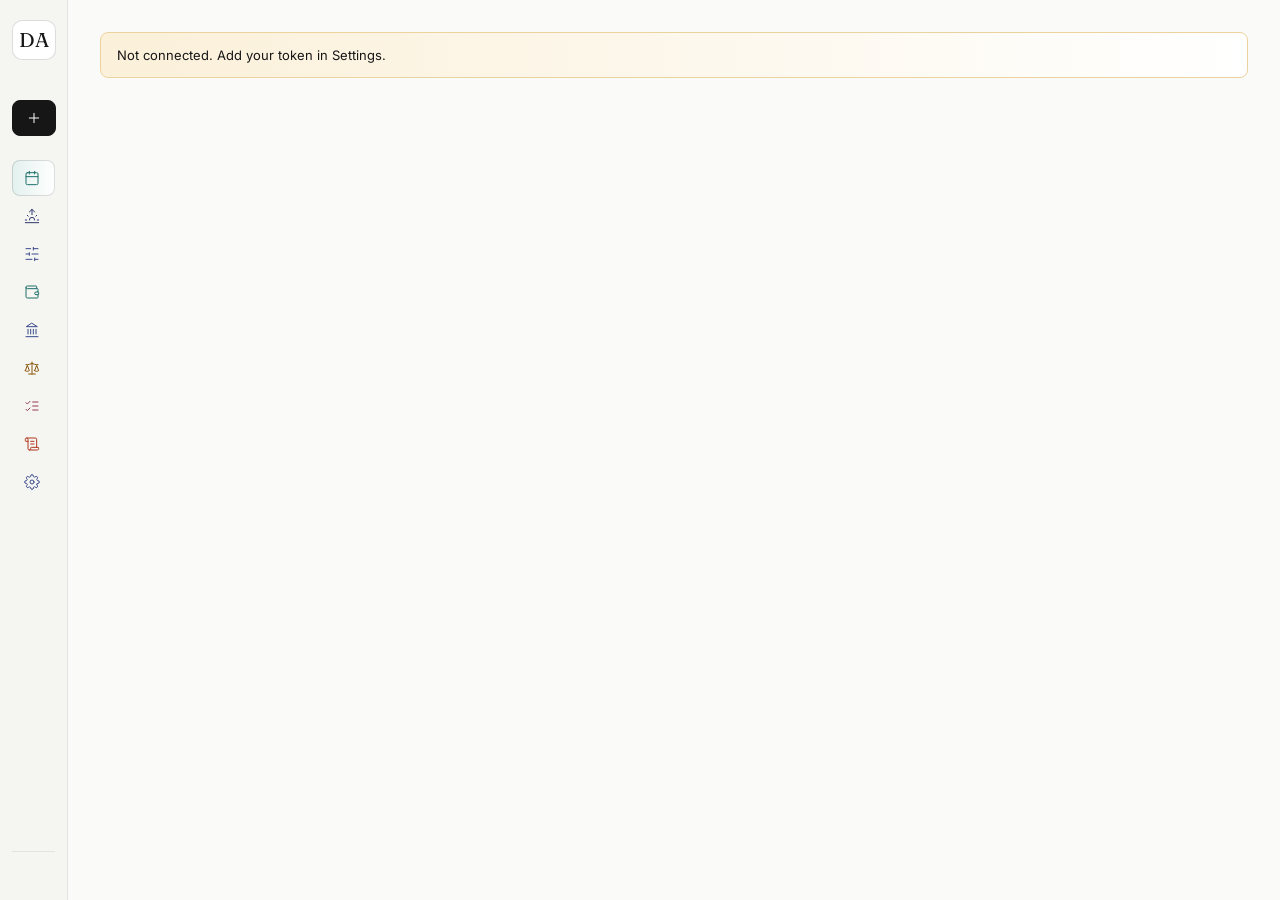
==== index.html @ 19ebcc21 "Prayer clock: smudge the sky behind the text, keep the shrine sharp Co-Authored-By: Claude Opus 5.5 " ====
<!doctype html>
<html lang="en">
<head>
<meta charset="utf-8">
<meta name="viewport" content="width=device-width, initial-scale=1, viewport-fit=cover">
<meta name="robots" content="noindex">
<title>Daily Affairs</title>
<link rel="icon" href="data:image/svg+xml,%3Csvg xmlns='http://www.w3.org/2000/svg' viewBox='0 0 32 32'%3E%3Ccircle cx='16' cy='16' r='13' fill='none' stroke='%23b3361d' stroke-width='3'/%3E%3C/svg%3E">
<link rel="preconnect" href="https://fonts.googleapis.com"><link rel="preconnect" href="https://fonts.gstatic.com" crossorigin>
<link rel="stylesheet" href="https://fonts.googleapis.com/css2?family=Fraunces:opsz,wght@9..144,300;9..144,400;9..144,500&family=Inter:wght@400;500;600&family=Noto+Nastaliq+Urdu:wght@400;600&family=Amiri:wght@400&display=swap">
<link rel="stylesheet" href="new.css?v=202611220304">
</head>
<body>
<div id="app"></div>
<script src="preact.min.js?v=202611220304"></script>
<script src="new.js?v=202611220304"></script>
</body>
</html>
---- new.css ----
/* Daily Affairs, unslopped. One graphite ramp, one teal ink accent, IBM Plex Sans with Plex Mono figures,
   Noto Nastaliq Urdu for Urdu. Spacing on a 4px grid. Unslop by Damir Sokolovsky (@heydamir), CC BY 4.0. */
.da{
  --bg:#fafafa; --card:#ffffff; --raised:#f4f4f5; --side:#f4f4f5;
  --line:rgba(23,23,23,.08); --line2:rgba(23,23,23,.14);
  --t1:#171717; --t2:#525252; --t3:#6b6b6b;
  --accent:#0f766e; --accent-hover:#115e59; --accent-ink:#ffffff; --accent-soft:rgba(15,118,110,.08); --accent-line:rgba(15,118,110,.35);
  --pri:#0f766e; --pri-hover:#115e59; --pri-ink:#ffffff;
  --neg:#dc2626; --warn:#b45309; --neg-soft:rgba(220,38,38,.07); --warn-soft:rgba(180,83,9,.07);
  --c1:#3f3f46; --c2:#8a8a91; --c3:#c4c4c8; --c4:#e4e4e7;
  --shadow:0 1px 2px rgba(0,0,0,.05); --float:0 8px 24px rgba(0,0,0,.08);
  --sans:"IBM Plex Sans",ui-sans-serif,system-ui,sans-serif; --mono:"IBM Plex Mono",ui-monospace,monospace;
  --urdu:"Noto Nastaliq Urdu","Jameel Noori Nastaleeq",serif; --arabic:"Amiri",serif;
  --ease:cubic-bezier(.22,1,.36,1);
  color-scheme:light;
}
.da[data-theme="dark"]{
  --bg:#141415; --card:#19191b; --raised:#232325; --side:#0f0f10;
  --line:rgba(237,237,237,.08); --line2:rgba(237,237,237,.14);
  --t1:#ededed; --t2:#a1a1a6; --t3:#8b8b91;
  --accent:#2dd4bf; --accent-hover:#5eead4; --accent-ink:#0f0f10; --accent-soft:rgba(45,212,191,.10); --accent-line:rgba(45,212,191,.4);
  --pri:#ededed; --pri-hover:#ffffff; --pri-ink:#141415;
  --neg:#e5484d; --warn:#f0a43a; --neg-soft:rgba(229,72,77,.10); --warn-soft:rgba(240,164,58,.10);
  --c1:#d4d4d8; --c2:#8b8b91; --c3:#55555a; --c4:#2e2e32;
  --shadow:none; --float:0 8px 24px rgba(0,0,0,.4);
  color-scheme:dark;
}
@media (prefers-color-scheme:dark){
  .da[data-theme="auto"]{
    --bg:#141415; --card:#19191b; --raised:#232325; --side:#0f0f10;
    --line:rgba(237,237,237,.08); --line2:rgba(237,237,237,.14);
    --t1:#ededed; --t2:#a1a1a6; --t3:#8b8b91;
    --accent:#2dd4bf; --accent-hover:#5eead4; --accent-ink:#0f0f10; --accent-soft:rgba(45,212,191,.10); --accent-line:rgba(45,212,191,.4);
    --pri:#ededed; --pri-hover:#ffffff; --pri-ink:#141415;
    --neg:#e5484d; --warn:#f0a43a; --neg-soft:rgba(229,72,77,.10); --warn-soft:rgba(240,164,58,.10);
    --c1:#d4d4d8; --c2:#8b8b91; --c3:#55555a; --c4:#2e2e32;
    --shadow:none; --float:0 8px 24px rgba(0,0,0,.4);
    color-scheme:dark;
  }
}
.da{position:relative;background:var(--bg);color:var(--t1);font-family:var(--sans);font-size:14px;line-height:20px;min-height:100vh;-webkit-font-smoothing:antialiased}
.da *{box-sizing:border-box}
.da.is-device{width:390px;height:844px;min-height:0;overflow:hidden}
.da.is-device > .scroll{height:100%;overflow-y:auto;overflow-x:hidden}
.da button,.da input,.da select,.da textarea{font:inherit;color:inherit}
.da h1,.da h2,.da h3,.da p{margin:0}
.da [hidden]{display:none!important}

/* shell */
.shell{container-type:inline-size;container-name:app;display:flex;align-items:stretch;min-height:100%}
.side{flex:0 0 248px;background:var(--side);border-inline-end:1px solid var(--line)}
.side-in{position:sticky;top:0;padding:20px 12px;display:flex;flex-direction:column;gap:24px;min-height:100vh}
.brand{display:flex;flex-direction:column;gap:0;padding:0 8px}
.brand b{font-size:16px;line-height:24px;font-weight:600}
.brand .ur{font-size:14px;line-height:28px;color:var(--t3);align-self:flex-start}
.nav{display:flex;flex-direction:column;gap:2px}
.nav-label{font-size:12px;line-height:16px;color:var(--t3);padding:0 8px;margin:0 0 4px}
.navbtn{display:flex;align-items:center;gap:10px;height:36px;padding:0 8px;border:0;border-radius:8px;background:transparent;color:var(--t2);cursor:pointer;text-align:start;width:100%;font-size:14px;transition:background-color .15s var(--ease),color .15s var(--ease)}
.navbtn:hover{background:var(--raised);color:var(--t1)}
.navbtn.on{background:var(--card);color:var(--t1);box-shadow:inset 0 0 0 1px var(--line),var(--shadow);font-weight:500}
.navbtn .ur{margin-inline-start:auto;font-size:13px;line-height:20px;color:var(--t3)}
.ic{width:16px;height:16px;flex:none;fill:none;stroke:currentColor;stroke-width:1.5;stroke-linecap:round;stroke-linejoin:round}
.navbtn .ic{color:var(--t3)} .navbtn.on .ic{color:var(--t1)}
.side-foot{margin-top:auto;display:flex;flex-direction:column;gap:8px;padding:12px 8px 0;border-top:1px solid var(--line)}
.side-foot p{font-size:12px;line-height:16px;color:var(--t3)}
.main{flex:999 1 560px;min-width:0;padding:32px 32px 64px}
.page{max-width:1240px;margin:0 auto;display:flex;flex-direction:column;gap:24px;animation:rise .4s var(--ease) both}
@keyframes rise{from{opacity:0;transform:translateY(8px)}to{opacity:1;transform:none}}
@media (prefers-reduced-motion:reduce){.page{animation:none}}
.mtop{display:none}

/* page head */
.head{display:flex;flex-wrap:wrap;align-items:flex-end;justify-content:space-between;gap:12px 24px}
.head h1{font-size:28px;line-height:36px;font-weight:500;display:flex;align-items:baseline;gap:12px;flex-wrap:wrap}
.head h1 .ur{font-size:20px;line-height:40px;font-weight:400;color:var(--t3)}
.meta{font-size:13px;line-height:20px;color:var(--t2);margin-top:4px}
.meta b{font-weight:500;color:var(--t1)}
.actions{display:flex;flex-wrap:wrap;gap:8px}

/* grid */
.row{display:grid;grid-template-columns:repeat(auto-fit,minmax(min(400px,100%),1fr));gap:16px;align-items:start}
.row.wl{grid-template-columns:minmax(0,1.6fr) minmax(0,1fr)}
.row.wr{grid-template-columns:minmax(0,1fr) minmax(0,1.6fr)}
.stack{display:flex;flex-direction:column;gap:16px;min-width:0}

/* cards */
.card{background:var(--card);border:1px solid var(--line);border-radius:12px;padding:20px;display:flex;flex-direction:column;gap:16px;min-width:0;box-shadow:var(--shadow)}
.card-h{display:flex;flex-wrap:wrap;align-items:baseline;gap:4px 12px}
.card-h h2{font-size:15px;line-height:20px;font-weight:500;display:inline-flex;align-items:baseline;gap:8px}
.card-h h2 .ur{font-size:14px;line-height:24px;font-weight:400;color:var(--t3)}
.card-h .aside{margin-inline-start:auto;font-size:13px;color:var(--t2)}
.sub{font-size:13px;line-height:20px;color:var(--t2)}
.mut{color:var(--t3)}
.cap{font-size:12px;line-height:16px;color:var(--t3)}
.note{font-size:13px;line-height:20px;color:var(--t2)}
.rule{border-top:1px solid var(--line);padding-top:16px}
.ok-t{color:var(--accent)} .warn-t{color:var(--warn)} .neg-t{color:var(--neg)}
.dot{display:inline-block;width:6px;height:6px;border-radius:50%;background:currentColor;margin-inline-end:6px;vertical-align:2px}

/* figures */
.num{font-family:var(--mono);font-variant-numeric:tabular-nums;font-weight:500;letter-spacing:0}
.fig{font-family:var(--mono);font-variant-numeric:tabular-nums;font-weight:500;font-size:28px;line-height:32px}
.fig .cur,.hero-fig .cur{font-size:.5em;color:var(--t3);margin-inline-end:4px;font-weight:400}
.fig.word{font-family:var(--sans);font-size:18px;line-height:28px}
.total{border-bottom:3px double var(--t1);padding-bottom:4px;display:inline-block}
.stat{display:flex;flex-direction:column;gap:4px;min-width:0}
.stat .lbl{font-size:13px;line-height:20px;color:var(--t2)}
.stat .sub{font-size:12px;line-height:16px;color:var(--t3)}
.stats{display:grid;grid-template-columns:repeat(4,minmax(0,1fr));gap:16px}
.stats.five{grid-template-columns:repeat(5,minmax(0,1fr))}
.tile{background:var(--card);border:1px solid var(--line);border-radius:12px;padding:16px;display:flex;flex-direction:column;gap:4px;text-align:start;cursor:pointer;min-width:0;box-shadow:var(--shadow);transition:border-color .15s var(--ease),background-color .15s var(--ease)}
.tile:hover{border-color:var(--line2);background:var(--raised)}
div.tile{cursor:default}div.tile:hover{border-color:var(--line);background:var(--card)}

/* today hero */
.hero{display:grid;grid-template-columns:minmax(0,1.25fr) minmax(0,1fr);gap:16px}
.safe{padding:24px;gap:20px}
.safe .lbl{font-size:13px;color:var(--t2)}
.hero-fig{font-family:var(--mono);font-variant-numeric:tabular-nums;font-size:44px;line-height:48px;font-weight:500;border-bottom:3px double var(--t1);padding-bottom:8px;align-self:flex-start}
.safe-line{display:flex;flex-wrap:wrap;gap:4px 16px;font-size:13px;color:var(--t2)}
.safe-line b{font-family:var(--mono);font-weight:500;color:var(--t1)}
.ledger{display:grid;grid-auto-flow:column;grid-auto-columns:minmax(0,1fr);gap:4px;align-items:end;height:96px;position:relative;border-bottom:1px solid var(--line2)}
.ledger .d{display:flex;flex-direction:column;justify-content:flex-end;height:100%;position:relative}
.ledger .d i{display:block;background:var(--c3);border-radius:2px 2px 0 0;min-height:0}
.ledger .d.today i{background:var(--accent)}
.ledger .d.future i{background:transparent}
.ledger .avg{position:absolute;inset-inline:0;border-top:1px dashed var(--t3);pointer-events:none}
.ledger-x{display:grid;grid-auto-flow:column;grid-auto-columns:minmax(0,1fr);gap:4px;margin-top:4px}
.ledger-x > span{font-family:var(--mono);font-size:11px;line-height:16px;color:var(--t3);text-align:center}
.ledger-x > span.today{color:var(--accent);font-weight:500}
.tiles2{display:grid;grid-template-columns:repeat(2,minmax(0,1fr));gap:16px}

/* buttons */
.btn{display:inline-flex;align-items:center;justify-content:center;gap:8px;height:36px;padding:0 16px;border-radius:8px;border:1px solid var(--line2);background:var(--card);color:var(--t1);font-size:14px;font-weight:500;cursor:pointer;white-space:nowrap;transition:background-color .15s var(--ease),border-color .15s var(--ease),transform .12s var(--ease)}
.btn:hover{background:var(--raised)}
.btn:active{transform:scale(.98)}
.btn.pri{background:var(--pri);border-color:var(--pri);color:var(--pri-ink)}
.btn.pri:hover{background:var(--pri-hover);border-color:var(--pri-hover)}
.btn.sm{height:32px;padding:0 12px;font-size:13px}
.btn.lg{height:44px;font-size:15px}
.btn.quiet{border-color:transparent;background:transparent;color:var(--t2)}
.btn.quiet:hover{background:var(--raised);color:var(--t1)}
.btn.danger{color:var(--neg)}
.btn:disabled{opacity:.45;cursor:not-allowed}
.btn.wide{width:100%}
.da :focus-visible{outline:2px solid var(--accent);outline-offset:2px}
.iconbtn{width:32px;height:32px;padding:0;border-radius:8px;border:1px solid transparent;background:transparent;color:var(--t2);display:inline-flex;align-items:center;justify-content:center;cursor:pointer}
.iconbtn:hover{background:var(--raised);color:var(--t1)}

/* segmented and choice chips */
.seg{display:inline-flex;padding:2px;gap:2px;background:var(--raised);border-radius:10px;border:1px solid var(--line)}
.seg button{height:28px;padding:0 12px;border:0;border-radius:8px;background:transparent;color:var(--t2);cursor:pointer;font-size:13px}
.seg button[aria-pressed="true"]{background:var(--card);color:var(--t1);box-shadow:inset 0 0 0 1px var(--line),var(--shadow);font-weight:500}
.choices{display:flex;flex-wrap:wrap;gap:8px}
.choice{height:32px;padding:0 12px;border-radius:8px;border:1px solid var(--line2);background:var(--card);color:var(--t2);cursor:pointer;font-size:13px;display:inline-flex;align-items:center;gap:6px}
.choice:hover{color:var(--t1);background:var(--raised)}
.choice[aria-pressed="true"]{border-color:var(--accent);color:var(--t1);background:var(--accent-soft);box-shadow:inset 0 0 0 1px var(--accent)}
.choice .mut{font-family:var(--mono);font-size:12px}

/* forms */
.field{display:flex;flex-direction:column;gap:4px;font-size:13px;line-height:16px;color:var(--t2);min-width:0}
.field.full{grid-column:1/-1}
.da input:not([type=range]):not([type=checkbox]),.da select,.da textarea{height:36px;width:100%;min-width:0;padding:0 12px;border-radius:8px;border:1px solid var(--line2);background:var(--card);color:var(--t1);font-size:14px}
.da textarea{height:auto;min-height:72px;padding:8px 12px;line-height:20px;resize:vertical}
.da input.ur,.da textarea.ur{font-family:var(--urdu);font-size:15px;line-height:28px;height:44px}
.da textarea.ur{height:auto;min-height:88px;line-height:32px}
.form{display:grid;grid-template-columns:repeat(auto-fit,minmax(min(200px,100%),1fr));gap:12px 16px}
.form .full{grid-column:1/-1}
.check-row{display:flex;align-items:center;gap:8px;font-size:13px;color:var(--t2)}
.range{width:100%;accent-color:var(--accent);height:20px;margin:0}
.slider{display:flex;flex-direction:column;gap:8px}
.slider label{display:flex;justify-content:space-between;gap:12px;font-size:13px;color:var(--t2)}
.slider label b{font-family:var(--mono);font-weight:500;color:var(--t1)}
details.more{border-top:1px solid var(--line);padding-top:12px}
details.more > summary{cursor:pointer;font-size:14px;font-weight:500;list-style:none;display:flex;align-items:center;gap:8px}
details.more > summary::-webkit-details-marker{display:none}
details.more > summary .ic{transition:transform .15s var(--ease);color:var(--t3)}
details.more[open] > summary .ic{transform:rotate(90deg)}
details.more > .form,details.more > .list{margin-top:12px}
.inline{display:flex;flex-wrap:wrap;gap:8px;align-items:center}
.inline input{flex:1 1 96px;width:auto}
.inline select{flex:0 1 96px;width:auto}

/* lists */
.list{display:flex;flex-direction:column}
.li{display:grid;grid-template-columns:minmax(0,1fr) auto;gap:4px 16px;padding:12px 0;border-top:1px solid var(--line);align-items:start}
.li:first-child{border-top:0;padding-top:0}
.li .t{font-weight:500;display:flex;flex-wrap:wrap;align-items:baseline;gap:4px 8px}
.li .t .ur{font-weight:400;font-size:14px;line-height:24px;color:var(--t3)}
.li .r{text-align:end;display:flex;flex-direction:column;align-items:flex-end;gap:4px}
.li .full{grid-column:1/-1}
.kind{font-size:12px;line-height:16px;color:var(--t3)}
.kind.warn{color:var(--warn)} .kind.ok{color:var(--accent)}
.empty{padding:16px;border:1px dashed var(--line2);border-radius:8px;color:var(--t3);font-size:13px}
.banner{padding:12px 16px;border-radius:8px;font-size:13px;line-height:20px;border:1px solid var(--line2);background:var(--raised)}
.banner.warn{border-color:color-mix(in srgb,var(--warn) 35%,transparent);background:var(--warn-soft)}
.banner.ok{border-color:var(--accent-line);background:var(--accent-soft)}
.linkbtn{border:0;background:none;padding:0;color:var(--accent);cursor:pointer;text-decoration:underline;text-underline-offset:2px;font-size:inherit}

/* meal plan */
.days{display:grid;grid-auto-flow:column;grid-auto-columns:minmax(52px,1fr);gap:4px;overflow-x:auto;padding-bottom:4px}
.day{height:64px;border:1px solid transparent;border-radius:8px;background:transparent;cursor:pointer;display:flex;flex-direction:column;align-items:center;justify-content:center;gap:2px;color:var(--t2)}
.day:hover{background:var(--raised)}
.day .wd{font-size:11px;line-height:16px}
.day b{font-family:var(--mono);font-size:16px;line-height:20px;font-weight:500;color:var(--t1)}
.day .pips{display:flex;gap:4px;height:6px}
.day .pips i{width:6px;height:6px;border-radius:50%;border:1px solid var(--t3)}
.day .pips i.done{background:var(--accent);border-color:var(--accent)}
.day .pips i.over{background:var(--warn);border-color:var(--warn)}
.day .pips i.missed{border-style:dashed}
.day .pips i.none{opacity:.25}
.day.today .wd{color:var(--accent);font-weight:500}
.day.sel{background:var(--card);border-color:var(--line2);box-shadow:var(--shadow)}
.slots{display:grid;grid-template-columns:repeat(auto-fit,minmax(min(300px,100%),1fr));gap:16px}
.slot{border:1px solid var(--line);border-radius:8px;padding:16px;display:flex;flex-direction:column;gap:12px}
.slot .what{display:flex;flex-direction:column;gap:2px}
.slot .what b{font-weight:500}
.slot .k{font-size:12px;line-height:16px;color:var(--t3)}
.slot .acts{display:flex;flex-wrap:wrap;gap:8px;align-items:center;margin-top:auto}
.struck{text-decoration:line-through;color:var(--t3)}
.plan-sum{display:grid;grid-template-columns:repeat(3,minmax(0,1fr));gap:16px}
.rate-chip{border:0;background:none;padding:4px 8px;margin-inline-start:-8px;border-radius:8px;cursor:pointer;display:inline-flex;flex-wrap:wrap;gap:4px 8px;align-items:baseline;text-align:start;font-size:13px;color:var(--t2)}
.rate-chip:hover{background:var(--raised)}
.rate-chip b{font-weight:500;color:var(--t1)}
.rate-chip b.love{color:var(--accent)} .rate-chip b.no{color:var(--neg)}

/* qaza */
.prayers{display:grid;grid-template-columns:repeat(5,minmax(0,1fr));gap:12px}
.ptile{border:1px solid var(--line);border-radius:12px;background:var(--card);display:flex;flex-direction:column;min-width:0}
.ptile .tap{border:0;background:transparent;text-align:start;padding:16px 16px 8px;display:flex;flex-direction:column;gap:8px;cursor:pointer;border-radius:12px 12px 0 0;color:inherit}
.ptile .tap:hover{background:var(--raised)}
.ptile .tap:disabled{cursor:default;opacity:.55}
.ptile .tap:disabled:hover{background:transparent}
.ptile .top{display:flex;align-items:center;justify-content:space-between}
.ptile .top .ic{color:var(--t3)}
.ptile .n{font-family:var(--mono);font-size:28px;line-height:32px;font-weight:500}
.ptile .nm{display:flex;align-items:baseline;gap:8px;flex-wrap:wrap}
.ptile .nm b{font-weight:500}
.ptile .nm .ur{font-size:14px;line-height:24px;color:var(--t3)}
.ptile .st{padding:0 16px 12px;display:flex;align-items:center;gap:8px;min-height:40px;font-size:12px;line-height:16px;color:var(--t3)}
.ptile.done{border-color:var(--accent-line);box-shadow:inset 0 0 0 1px var(--accent-line)}
.ptile.done .st{color:var(--accent)}
.qasr{display:grid;grid-template-columns:repeat(3,minmax(0,1fr));gap:12px}
.qasr .ptile .n{font-size:20px;line-height:24px}
.qlist{display:grid;grid-template-columns:repeat(auto-fill,minmax(min(260px,100%),1fr));gap:0 24px}
.qrow{display:grid;grid-template-columns:minmax(0,1fr) auto;gap:8px 12px;align-items:center;padding:12px 0;border-top:1px solid var(--line)}
.qrow .nm{display:flex;flex-direction:column}
.qrow .nm b{font-weight:500}
.qrow .nm .ur{font-size:14px;line-height:24px;color:var(--t3)}
.qrow .n{font-family:var(--mono);font-size:24px;line-height:28px;font-weight:500;text-align:end}
.qrow .n.zero{color:var(--t3)}
.qrow .acts{grid-column:1/-1;display:flex;gap:8px}
.qrow .acts .btn{flex:1}
.log{margin:0;padding:0;list-style:none;display:flex;flex-direction:column;gap:4px;font-size:13px;color:var(--t2)}
.log .num{font-size:12px;color:var(--t3);margin-inline-end:8px}

/* usuals, afford, timeline */
.usuals{display:grid;grid-template-columns:repeat(auto-fill,minmax(min(168px,100%),1fr));gap:8px}
.usual{border:1px solid var(--line);background:var(--card);border-radius:8px;padding:12px;display:flex;flex-direction:column;gap:2px;text-align:start;cursor:pointer;min-height:92px;color:inherit;transition:background-color .15s var(--ease),border-color .15s var(--ease)}
.usual:hover{background:var(--raised);border-color:var(--line2)}
.usual .k{font-size:12px;line-height:16px;color:var(--t3)}
.usual b{font-weight:500;line-height:20px}
.usual .s{font-size:12px;line-height:16px;color:var(--t2);margin-top:auto}
.usual .s .num{font-weight:500;color:var(--t1)}
.undo-bar{display:flex;align-items:center;gap:12px;padding:8px 8px 8px 16px;border-radius:8px;background:var(--accent-soft);border:1px solid var(--accent-line);font-size:13px}
.undo-bar > span{flex:1}
.afford{display:grid;grid-template-columns:minmax(0,200px) minmax(0,1fr);gap:8px 16px;align-items:center}
.afford .field{grid-row:span 2}
.verdict{font-weight:500}
.timeline{margin:0;padding:0;list-style:none;display:flex;flex-direction:column}
.timeline li{display:grid;grid-template-columns:88px minmax(0,1fr);gap:12px;padding:12px 0;border-top:1px solid var(--line)}
.timeline li:first-child{border-top:0;padding-top:0}
.timeline .when{font-family:var(--mono);font-size:12px;line-height:20px;color:var(--t3)}
.timeline b{font-weight:500}
.timeline .s{font-size:13px;color:var(--t2)}

/* planners */
.kline{display:grid;grid-template-columns:auto 1fr auto 2fr auto;align-items:center;gap:8px}
.kline .node{display:flex;flex-direction:column;align-items:center;gap:4px;font-size:12px;line-height:16px;color:var(--t3);text-align:center}
.kline .node i{width:10px;height:10px;border-radius:50%;border:1px solid var(--t3)}
.kline .node.now i{background:var(--accent);border-color:var(--accent)}
.kline .node.now{color:var(--t1)}
.kline .seg1{height:1px;background:var(--t3);margin-bottom:32px}
.kline .seg2{height:0;border-top:1px dashed var(--t3);margin-bottom:32px}
.trio{display:grid;grid-template-columns:repeat(3,minmax(0,1fr));gap:16px}
.trio .stat .fig{font-size:20px;line-height:28px}
.trio .key .fig{color:var(--accent)}
.bars{display:flex;flex-direction:column;gap:8px}
.bar{display:grid;grid-template-columns:72px minmax(0,1fr) 88px;gap:12px;align-items:center;font-size:13px}
.bar .track{height:6px;border-radius:3px;background:var(--c4);overflow:hidden}
.bar .track i{display:block;height:100%;background:var(--c2);border-radius:3px}
.bar.lead .track i{background:var(--accent)}
.bar > span:last-child{text-align:end;font-family:var(--mono);font-size:12px;color:var(--t2)}
.progress{height:6px;border-radius:3px;background:var(--c4);overflow:hidden}
.progress i{display:block;height:100%;background:var(--accent);border-radius:3px}
.checks{display:flex;flex-direction:column}
.chk{display:grid;grid-template-columns:20px minmax(0,1fr) auto;gap:12px;align-items:center;padding:8px 0;border-top:1px solid var(--line);min-height:48px}
.chk:first-child{border-top:0}
.chk .box{width:20px;height:20px;border-radius:6px;border:1px solid var(--line2);display:flex;align-items:center;justify-content:center;color:var(--accent)}
.chk.ok .box{border-color:var(--accent-line);background:var(--accent-soft)}
.chk.miss .box{border-color:var(--warn)}
.chk .ctx{display:flex;flex-direction:column;min-width:0}
.chk .ctx > b{font-weight:500}
.chk .ctx > span{font-size:12px;line-height:16px;color:var(--t3)}

/* money */
.pace{display:flex;flex-direction:column;gap:8px}
.ptrack{position:relative;height:8px;border-radius:4px;background:var(--c4)}
.ptrack i{position:absolute;inset-block:0;inset-inline-start:0;border-radius:4px;background:var(--accent)}
.ptrack i.ahead{background:var(--warn)}
.ptrack b{position:absolute;top:-4px;bottom:-4px;width:2px;margin-inline-start:-1px;background:var(--t1);border-radius:1px}
.meals3{display:grid;grid-template-columns:repeat(3,minmax(0,1fr));gap:16px}
.chart{position:relative;height:240px;margin-inline-start:48px;margin-top:8px}
.chart .grid{position:absolute;inset-inline:0;border-top:1px solid var(--line)}
.chart .grid > span{position:absolute;inset-inline-end:calc(100% + 8px);top:-8px;font-family:var(--mono);font-size:11px;line-height:16px;color:var(--t3)}
.chart .capline{position:absolute;inset-inline:0;border-top:1.5px dashed var(--t1);z-index:2;pointer-events:none}
.chart .cols{position:absolute;inset:0;display:grid;grid-auto-flow:column;grid-auto-columns:minmax(0,1fr);gap:6px}
.chart .col{position:relative;display:flex;flex-direction:column;justify-content:flex-end;height:100%}
.chart .col i{display:block;width:70%;margin:0 auto;min-height:0}
.chart .col i.nashta{background:var(--c1)} .chart .col i.dinner{background:var(--c2)} .chart .col i.snack{background:var(--c3)} .chart .col i.other{background:var(--c4);box-shadow:inset 0 0 0 1px var(--line2)}
.chart .col .tot{position:absolute;inset-inline:0;text-align:center;font-family:var(--mono);font-size:11px;line-height:16px;color:var(--t3)}
.chart .col.today i.nashta,.chart .col.today i.dinner,.chart .col.today i.snack,.chart .col.today i.other{background:var(--accent);box-shadow:none}
.chart .col.today i + i{opacity:.7}
.chart-x{display:grid;grid-auto-flow:column;grid-auto-columns:minmax(0,1fr);gap:6px;margin-inline-start:48px;margin-top:8px}
.chart-x > span{text-align:center;font-family:var(--mono);font-size:11px;line-height:16px;color:var(--t3)}
.chart-x > span.today{color:var(--accent);font-weight:500}
.legend{display:flex;flex-wrap:wrap;gap:8px 16px;font-size:12px;color:var(--t2)}
.legend > span{display:inline-flex;align-items:center;gap:6px}
.legend i{width:10px;height:10px;border-radius:2px;display:inline-block}
.legend i.nashta{background:var(--c1)} .legend i.dinner{background:var(--c2)} .legend i.snack{background:var(--c3)} .legend i.other{background:var(--c4);box-shadow:inset 0 0 0 1px var(--line2)}
.legend i.capk{height:0;border-top:1.5px dashed var(--t1);border-radius:0}
.legend i.today{background:var(--accent)}
.legend i.in{background:var(--accent)} .legend i.out{background:var(--c2)}
.ranked{display:flex;flex-direction:column;gap:12px}
.rk{display:grid;grid-template-columns:minmax(0,1fr) auto 40px;gap:4px 12px;align-items:baseline;font-size:13px}
.rk .nm{min-width:0}
.rk .nm small{display:block;font-size:12px;line-height:16px;color:var(--t3)}
.rk .v{font-family:var(--mono);font-weight:500}
.rk .p{font-family:var(--mono);font-size:12px;color:var(--t3);text-align:end}
.rk .track{grid-column:1/-1;height:4px;border-radius:2px;background:var(--c4);overflow:hidden}
.rk .track i{display:block;height:100%;background:var(--c2)}
.rk.lead .track i{background:var(--accent)}
.rk.neg .v{color:var(--neg)} .rk.neg .track i{background:var(--neg)}
.table-box{overflow-x:auto;margin:0 -20px;padding:0 20px}
table.t{width:100%;border-collapse:collapse;font-size:13px;min-width:640px}
table.t th{text-align:start;font-weight:500;font-size:12px;line-height:16px;color:var(--t3);padding:8px;border-bottom:1px solid var(--line2);white-space:nowrap}
table.t td{padding:12px 8px;border-bottom:1px solid var(--line);vertical-align:top}
table.t tbody tr:hover td{background:var(--raised)}
table.t .r{text-align:end;white-space:nowrap}
table.t .mono{font-family:var(--mono);font-variant-numeric:tabular-nums}
table.t td b{font-weight:500}
.del{height:28px;padding:0 8px;border-radius:6px;border:1px solid transparent;background:transparent;color:var(--t3);cursor:pointer;display:inline-flex;align-items:center;gap:4px;font-size:12px}
.del:hover{color:var(--neg);background:var(--neg-soft)}
.del.armed{color:var(--neg);border-color:var(--neg)}

/* accounts */
.acct{display:grid;grid-template-columns:repeat(auto-fit,minmax(min(280px,100%),1fr));gap:16px}
.acct .card{gap:8px}
.acct .fig{font-size:28px;line-height:36px}
.months{display:grid;grid-auto-flow:column;grid-auto-columns:minmax(44px,1fr);gap:4px;overflow-x:auto}
.mo{border:1px solid transparent;background:transparent;border-radius:8px;padding:8px 2px;display:flex;flex-direction:column;align-items:center;gap:4px;cursor:pointer;color:var(--t2)}
.mo:hover{background:var(--raised);border-color:var(--line)}
.mo .bb{display:flex;align-items:flex-end;gap:2px;height:88px}
.mo .bb i{display:block;width:10px;border-radius:2px 2px 0 0;min-height:2px}
.mo .bb i.in{background:var(--accent)} .mo .bb i.out{background:var(--c2)}
.mo b{font-size:12px;font-weight:500;color:var(--t1)}
.mo small{font-family:var(--mono);font-size:11px;color:var(--t3)}
.figs{display:flex;flex-wrap:wrap;gap:16px 32px}
.figs .stat .fig{font-size:20px;line-height:28px}
.split{display:grid;grid-template-columns:minmax(0,1.2fr) minmax(0,1fr);gap:32px}
.toplist{margin:0;padding:0;list-style:none;display:flex;flex-direction:column}
.toplist li{display:flex;justify-content:space-between;gap:12px;font-size:13px;padding:8px 0;border-top:1px solid var(--line)}
.toplist li:first-child{border-top:0}
.filters{display:flex;flex-wrap:wrap;gap:12px;align-items:center;justify-content:space-between}
.filters input{max-width:320px}
.search{position:relative;flex:1 1 240px;max-width:320px}
.search .ic{position:absolute;inset-inline-start:12px;top:10px;color:var(--t3)}
.search input{padding-inline-start:36px!important}
.cats{display:flex;flex-wrap:wrap;gap:4px}
.cats .choice{height:28px;padding:0 10px;font-size:12px}
.dayhead{font-size:12px;line-height:16px;color:var(--t3);padding:16px 0 8px;border-bottom:1px solid var(--line2)}
.tx{display:grid;grid-template-columns:minmax(0,1fr) auto;gap:4px 16px;padding:12px 0;border-bottom:1px solid var(--line)}
.tx b{font-weight:500}
.tx .m{font-size:12px;line-height:16px;color:var(--t3)}
.tx .nt{font-size:12px;line-height:16px;color:var(--t2)}
.tx .inapp{grid-column:1/-1;display:flex;flex-wrap:wrap;gap:4px 8px;align-items:baseline;font-size:13px;color:var(--t2)}
.tx .inapp .k{font-size:12px;color:var(--accent)}
.tx .amt{text-align:end;display:flex;flex-direction:column;gap:2px}
.tx .amt .num{font-size:14px}
.tx.in .amt .num{color:var(--accent)}
.tx .amt small{font-family:var(--mono);font-size:11px;color:var(--t3)}

/* khums */
.calc{display:flex;flex-direction:column;font-size:14px}
.calc .c{display:flex;justify-content:space-between;gap:16px;padding:8px 0}
.calc .c > span:last-child{font-family:var(--mono);font-variant-numeric:tabular-nums}
.calc .c.neg > span:last-child{color:var(--neg)}
.calc .c.dim{color:var(--t3)}
.calc .c.sum{border-top:1px solid var(--line2);font-weight:500}
.calc .c.total > span:last-child{border-bottom:3px double var(--t1);padding-bottom:2px}
.khfig{display:flex;flex-direction:column;gap:8px}

/* wasiyat */
.leaves{display:grid;grid-template-columns:repeat(2,minmax(0,1fr));gap:16px;align-items:start}
.leaf{background:var(--card);border:1px solid var(--line);border-radius:12px;padding:40px 32px;box-shadow:var(--shadow)}
.leaf.ur-leaf{grid-column:2;grid-row:1;font-family:var(--urdu);font-size:16px;line-height:36px;text-align:start}
.leaf.en-leaf{grid-column:1;grid-row:1;font-size:15px;line-height:26px}
.leaf .bism{font-family:var(--arabic);font-size:26px;line-height:44px;text-align:center;margin-bottom:8px}
.leaf h3{text-align:center;font-size:18px;line-height:28px;font-weight:500;margin:0 0 16px}
.leaf.ur-leaf h3{font-size:22px;line-height:48px;font-weight:600}
.leaf p{margin:0 0 12px}
.leaf ul{margin:0 0 12px;padding-inline-start:24px}
.leaf .clause{display:block;font-weight:600;border-top:1px solid var(--line);padding-top:12px;margin-top:8px}
.leaf.en-leaf .clause{font-weight:500}
.leaf .blank{color:var(--warn)}
.leaf .sig{margin-top:32px;display:flex;flex-direction:column;gap:20px}
.leaf .sig div{border-top:1px solid var(--line2);padding-top:4px;font-size:13px;line-height:24px;color:var(--t3)}
.leaf .stamp{margin-top:16px;text-align:center;font-size:13px;color:var(--t3)}
.rules{margin:0;padding:0;list-style:none;display:flex;flex-direction:column}
.rules li{padding:12px 0;border-top:1px solid var(--line);font-size:13px;line-height:20px;color:var(--t2)}
.rules li:first-child{border-top:0;padding-top:0}
.rules li b{color:var(--t1);font-weight:500}
.rules a{color:var(--accent)}

/* urdu */
.ur{font-family:var(--urdu);direction:rtl;unicode-bidi:isolate;letter-spacing:0;font-weight:400}

/* overlays */
.overlay{position:fixed;inset:0;z-index:40;background:rgba(10,10,12,.45);display:flex;align-items:center;justify-content:center;padding:16px;animation:fade .2s var(--ease) both}
.da.is-device .overlay{position:absolute}
@keyframes fade{from{opacity:0}to{opacity:1}}
.sheet{background:var(--card);color:var(--t1);border:1px solid var(--line);border-radius:16px;box-shadow:var(--float);width:100%;max-width:560px;max-height:calc(100% - 32px);overflow-y:auto;padding:20px;display:flex;flex-direction:column;gap:16px;animation:up .3s var(--ease) both}
@keyframes up{from{transform:translateY(8px)}to{transform:none}}
.sheet-h{display:flex;align-items:center;justify-content:space-between;gap:12px}
.sheet-h h2{font-size:16px;line-height:24px;font-weight:500}
.amount{display:flex;align-items:baseline;justify-content:center;gap:8px;padding:8px 0;border-bottom:1px solid var(--line2)}
.amount > span{font-family:var(--mono);font-size:16px;color:var(--t3)}
.da .amount input{font-family:var(--mono)!important;font-size:40px!important;height:56px!important;border:0!important;background:transparent!important;text-align:center;max-width:240px;padding:0!important}
.hint{font-size:13px;line-height:20px;min-height:20px;color:var(--t2)}
.hint.good{color:var(--accent)} .hint.warn{color:var(--warn)} .hint.bad{color:var(--neg)}
.place-hint{display:flex;flex-wrap:wrap;gap:8px;align-items:center;font-size:13px;color:var(--t2)}
.dish{height:28px;padding:0 10px;border-radius:6px;border:1px solid var(--line2);background:var(--card);cursor:pointer;font-size:12px;color:var(--t2)}
.dish:hover{background:var(--raised);color:var(--t1)}
.dish.r-love{border-color:var(--accent-line);color:var(--t1)}
.dish.r-no{color:var(--t3);text-decoration:line-through}
.fieldset{border:1px solid var(--line);border-radius:8px;padding:12px;margin:0;display:flex;flex-direction:column;gap:8px;min-width:0}
.fieldset legend{padding:0 4px;font-size:13px;font-weight:500}
.fieldset legend span{font-weight:400;color:var(--t3)}
.menu-sheet{position:absolute;inset-block:0;inset-inline-start:0;width:280px;max-width:85%;background:var(--side);border-inline-end:1px solid var(--line);padding:20px 12px;display:flex;flex-direction:column;gap:24px;overflow-y:auto;animation:fade .2s var(--ease) both}
.overlay.menu{justify-content:flex-start;align-items:stretch;padding:0}
.toast{position:fixed;inset-inline:0;bottom:24px;margin:0 auto;width:max-content;max-width:calc(100% - 32px);z-index:60;background:var(--t1);color:var(--bg);padding:8px 16px;border-radius:8px;font-size:13px;line-height:20px;box-shadow:var(--float);animation:up .2s var(--ease) both}
.da.is-device .toast{position:absolute;bottom:96px}
.bnav{display:none}

/* narrow: the app column collapses, menu goes behind one button, a bottom bar holds the quick actions */
@container app (max-width:900px){
  .side{display:none}
  .main{padding:0 16px 112px}
  .mtop{display:flex;align-items:center;gap:8px;height:56px;margin:0 -16px 8px;padding:0 8px 0 16px;border-bottom:1px solid var(--line);background:var(--bg);position:sticky;top:0;z-index:20}
  .mtop .brand{padding:0;flex-direction:row;align-items:baseline;gap:8px;flex:1}
  .mtop .brand b{font-size:15px}
  .mtop .brand .ur{font-size:13px}
  .page{gap:16px}
  .head h1{font-size:24px;line-height:32px}
  .head h1 .ur{font-size:17px}
  .hero{grid-template-columns:minmax(0,1fr)}
  .row.wl,.row.wr{grid-template-columns:minmax(0,1fr)}
  .stats{grid-template-columns:repeat(2,minmax(0,1fr))}
  .stats.five{grid-template-columns:repeat(2,minmax(0,1fr))}
  .stats.five > :first-child{grid-column:1/-1}
  .prayers{grid-template-columns:repeat(2,minmax(0,1fr))}
  .prayers > :last-child:nth-child(odd){grid-column:1/-1}
  .qasr{grid-template-columns:repeat(3,minmax(0,1fr));gap:8px}
  .qasr .ptile .tap{padding:12px 12px 4px}
  .qasr .ptile .st{padding:0 12px 8px}
  .qasr .ptile .nm .ur{display:none}
  .card{padding:16px}
  .safe{padding:20px}
  .hero-fig{font-size:36px;line-height:44px}
  .split{grid-template-columns:minmax(0,1fr);gap:24px}
  .meals3{grid-template-columns:repeat(3,minmax(0,1fr));gap:8px}
  .meals3 .fig{font-size:20px;line-height:28px}
  .plan-sum{grid-template-columns:minmax(0,1fr)}
  .chart{margin-inline-start:40px;height:200px}
  .chart-x{margin-inline-start:40px}
  .chart .col .tot{display:none}
  .chart-x > span:nth-child(even){visibility:hidden}
  .leaves{grid-template-columns:minmax(0,1fr)}
  .leaf.ur-leaf,.leaf.en-leaf{grid-column:1;grid-row:auto;padding:24px 16px}
  .trio{gap:8px}
  .trio .stat .fig{font-size:16px;line-height:24px}
  .afford{grid-template-columns:minmax(0,1fr)}
  .afford .field{grid-row:auto}
  .table-box{margin:0 -16px;padding:0 16px}
}
@container app (max-width:520px){
  .tiles2{gap:8px}
  .tile{padding:12px}
  .fig{font-size:22px;line-height:28px}
  .fig.word{font-size:15px;line-height:20px}
}
@media (max-width:760px){
  .overlay:not(.menu){align-items:flex-end;padding:0}
  .overlay:not(.menu) .sheet{border-radius:16px 16px 0 0;max-height:92%}
  .bnav{display:grid;position:fixed;z-index:30;inset-inline:12px;bottom:12px}
  .toast{bottom:96px}
}
.da.is-device .overlay:not(.menu){align-items:flex-end;padding:0}
.da.is-device .overlay:not(.menu) .sheet{border-radius:16px 16px 0 0;max-height:92%}
.da.is-device .bnav{display:grid;position:absolute;z-index:30;inset-inline:12px;bottom:12px}
.bnav{grid-template-columns:repeat(5,minmax(0,1fr));align-items:center;height:60px;padding:0 4px;background:var(--card);border:1px solid var(--line2);border-radius:14px;box-shadow:var(--float)}
.bnav button{border:0;background:transparent;color:var(--t3);height:52px;border-radius:10px;display:flex;flex-direction:column;align-items:center;justify-content:center;gap:2px;font-size:11px;line-height:16px;cursor:pointer}
.bnav button.on{color:var(--t1);font-weight:500}
.bnav .add{width:44px;height:44px;justify-self:center;border-radius:10px;background:var(--pri);color:var(--pri-ink)}
.bnav .add .ic{width:18px;height:18px}

table.t td.mono{white-space:nowrap}
table.t td.yr{min-width:150px}

/* Direction E, Almanac. Loads after da.css. Inter for the interface, Fraunces for the date, titles and large figures.
   Light pages, ink black text, one vermilion: the circle drawn around dates that matter, the rubrics of the wasiyat
   and the key figure. Unslop by Damir Sokolovsky (@heydamir), CC BY 4.0. */
.da.almanac{
  --sans:"Inter",ui-sans-serif,system-ui,sans-serif; --mono:"Inter",ui-sans-serif,system-ui,sans-serif; --serif:"Fraunces",Georgia,serif;
  --bg:#fbfbfa; --card:#ffffff; --raised:#f3f3f1; --side:#f6f6f4;
  --line:rgba(22,22,22,.08); --line2:rgba(22,22,22,.14);
  --t1:#161616; --t2:#4d4d4d; --t3:#6b6b6b;
  --accent:#b3361d; --accent-hover:#912b17; --accent-soft:rgba(179,54,29,.07); --accent-line:rgba(179,54,29,.4);
  --pri:#161616; --pri-hover:#000000; --pri-ink:#fbfbfa;
  --neg:#a3261b; --warn:#a15c07;
  --c1:#3a3a3a; --c2:#8c8c8c; --c3:#c8c8c6; --c4:#e8e8e6;
  --shadow:0 1px 2px rgba(0,0,0,.04);
  font-size:14px; font-feature-settings:"cv11","ss01";
}
.da.almanac[data-theme="dark"]{
  --bg:#121212; --card:#191919; --raised:#222222; --side:#0e0e0e; --line:rgba(255,255,255,.07); --line2:rgba(255,255,255,.13);
  --t1:#efefed; --t2:#a8a8a4; --t3:#8a8a86; --accent:#f0785a; --accent-hover:#f59a82; --accent-soft:rgba(240,120,90,.1); --accent-line:rgba(240,120,90,.45);
  --pri:#efefed; --pri-hover:#ffffff; --pri-ink:#121212; --neg:#f07a6e; --warn:#e0a54a;
  --c1:#d8d8d6; --c2:#7c7c78; --c3:#4a4a48; --c4:#2a2a29; --shadow:none;
}
@media (prefers-color-scheme:dark){ .da.almanac[data-theme="auto"]{
  --bg:#121212; --card:#191919; --raised:#222222; --side:#0e0e0e; --line:rgba(255,255,255,.07); --line2:rgba(255,255,255,.13);
  --t1:#efefed; --t2:#a8a8a4; --t3:#8a8a86; --accent:#f0785a; --accent-hover:#f59a82; --accent-soft:rgba(240,120,90,.1); --accent-line:rgba(240,120,90,.45);
  --pri:#efefed; --pri-hover:#ffffff; --pri-ink:#121212; --neg:#f07a6e; --warn:#e0a54a; --c1:#d8d8d6; --c2:#7c7c78; --c3:#4a4a48; --c4:#2a2a29; --shadow:none; } }
.da.almanac .card,.da.almanac .tile{border-radius:12px}
.da.almanac .num,.da.almanac .fig{font-variant-numeric:tabular-nums lining-nums}
.da.almanac .fig{font-family:var(--serif);font-weight:400;font-size:30px;line-height:36px;font-variation-settings:"opsz" 72}
.da.almanac .fig.word{font-size:20px;line-height:28px}
.da.almanac .fig .cur{font-family:var(--sans)}
.da.almanac .head h1{font-family:var(--serif);font-weight:400;font-size:40px;line-height:48px;font-variation-settings:"opsz" 96}
.da.almanac .head h1 .mut{color:var(--t3)}
.da.almanac .brand b{font-family:var(--serif);font-weight:500;font-size:20px;line-height:28px}
.da.almanac .total{border-bottom-color:var(--t1)}
.sr{position:absolute;width:1px;height:1px;overflow:hidden;clip:rect(0 0 0 0);white-space:nowrap}

/* masthead: the date as an almanac sets it, beside the day's prayer column */
.masthead{display:grid;grid-template-columns:minmax(0,1fr) minmax(0,1.05fr);gap:16px}
.mast-left{display:flex;flex-direction:column;justify-content:space-between;gap:32px;padding:8px 8px 8px 0}
.mast-date{display:flex;align-items:flex-end;gap:20px}
.mast-day{font-family:var(--serif);font-weight:300;font-size:168px;line-height:136px;font-variation-settings:"opsz" 144;font-variant-numeric:lining-nums;color:var(--t1)}
.mast-meta{display:flex;flex-direction:column;gap:2px;padding-bottom:8px}
.mast-meta b{font-family:var(--serif);font-weight:400;font-size:28px;line-height:32px}
.mast-meta > span{font-size:15px;color:var(--t2)}
.mast-meta .hijri{color:var(--accent);font-weight:500;margin-top:8px}
.mast-meta .hijri-ur{font-size:15px;line-height:30px;color:var(--t2);align-self:flex-start}
.mast-fig{font-family:var(--serif);font-weight:400;font-size:72px;line-height:80px;font-variation-settings:"opsz" 144;display:flex;align-items:flex-start;gap:8px;margin:8px 0 12px}
.mast-fig .cur{font-family:var(--sans);font-size:16px;line-height:24px;color:var(--t3);margin-top:16px}
.mast-fig .total{border-bottom:3px double var(--t1);padding-bottom:4px}
.prayer-col{background:var(--card);border:1px solid var(--line);border-radius:12px;padding:20px 24px;display:flex;flex-direction:column;box-shadow:var(--shadow)}
.pc-head{display:flex;justify-content:space-between;align-items:baseline;gap:12px;padding-bottom:12px;border-bottom:1px solid var(--t1)}
.pc-head h2{font-family:var(--serif);font-weight:400;font-size:22px;line-height:28px}
.pc-row{display:grid;grid-template-columns:64px minmax(0,1fr) 72px auto;align-items:center;gap:12px;min-height:64px;border-bottom:1px solid var(--line)}
.pc-t{font-size:13px;color:var(--t2);font-variant-numeric:tabular-nums}
.pc-nm{display:flex;align-items:baseline;gap:10px;flex-wrap:wrap}
.pc-nm b{font-weight:500;font-size:15px}
.pc-nm .ur{font-size:15px;line-height:30px;color:var(--t3)}
.pc-n{font-family:var(--serif);font-size:34px;line-height:40px;text-align:end;font-variant-numeric:tabular-nums lining-nums}
.pc-act{display:flex;gap:8px;justify-content:flex-end;align-items:center}
.pc-undo{border:0;background:var(--accent-soft);color:var(--accent);height:28px;padding:0 8px;border-radius:6px;display:inline-flex;align-items:center;gap:4px;font-size:12px;cursor:pointer}
.pc-row.done .pc-n{color:var(--accent)}
.prayer-col > .cap{margin-top:12px}
.tickmark path{stroke-dasharray:24;stroke-dashoffset:24;animation:draw .35s var(--ease) forwards}
@keyframes draw{to{stroke-dashoffset:0}}
.btn:active{transform:scale(.97)}

/* the cycle as a calendar; due dates circled in vermilion */
.da.almanac .hero{grid-template-columns:minmax(0,1.5fr) minmax(0,1fr)}
.cal-grid{display:grid;grid-template-columns:repeat(7,minmax(0,1fr));gap:4px}
.cal-wk{font-size:12px;color:var(--t3);padding:0 8px 4px}
.cal{position:relative;min-height:72px;border-radius:8px;padding:8px;display:flex;flex-direction:column;gap:2px;background:var(--raised)}
.cal.out{background:transparent;box-shadow:inset 0 0 0 1px var(--line)}
.cal.future.in{background:transparent;box-shadow:inset 0 0 0 1px var(--line2)}
.cal-n{font-family:var(--serif);font-size:18px;line-height:24px;width:28px;height:28px;display:flex;align-items:center;justify-content:center;margin:-2px 0 0 -4px;border-radius:50%;font-variant-numeric:lining-nums}
.cal.out .cal-n{color:var(--t3)}
.cal.today{box-shadow:inset 0 0 0 1.5px var(--t1)}
.cal.today .cal-n{background:var(--t1);color:var(--bg)}
.cal.circled .cal-n{box-shadow:0 0 0 1.5px var(--accent);color:var(--accent)}
.cal.ringed .cal-n{box-shadow:0 0 0 1px var(--t3)}
.cal-amt{font-size:12px;line-height:16px;font-variant-numeric:tabular-nums;color:var(--t2)}
.cal-amt.over{color:var(--warn);font-weight:500}
.cal-bar{height:3px;border-radius:2px;background:var(--c4);overflow:hidden;margin-top:auto}
.cal.out .cal-bar,.cal.future .cal-bar{background:transparent}
.cal-bar i{display:block;height:100%;background:var(--c2)}
.cal.today .cal-bar i{background:var(--t1)}
.cal-mark{font-size:11px;line-height:14px;color:var(--accent)}
.cal.ringed .cal-mark{color:var(--t3)}
.cal-card.big .cal{min-height:92px}
.cal-card.big .cal-amt{font-size:14px}
.circ-key{display:inline-block;width:12px;height:12px;border-radius:50%;box-shadow:0 0 0 1.5px var(--accent);margin-inline-end:8px;vertical-align:-2px}
.grow-x{transform-origin:left;animation:growX .5s var(--ease) both}
.grow{transform-origin:bottom;animation:growY .5s var(--ease) both}
@keyframes growX{from{transform:scaleX(0)}to{transform:scaleX(1)}}
@keyframes growY{from{transform:scaleY(0)}to{transform:scaleY(1)}}

/* meal plan highlight slides between days */
.days-scroll{overflow-x:auto;padding-bottom:4px}
.da.almanac .days{position:relative;overflow:visible;padding-bottom:0}
.day-hl{position:absolute;top:0;bottom:0;inset-inline-start:0;background:var(--card);border:1px solid var(--line2);border-radius:8px;box-shadow:var(--shadow);transition:transform .32s var(--ease);z-index:0;pointer-events:none}
.da.almanac .day{position:relative;z-index:1}
.da.almanac .day.sel{background:transparent;border-color:transparent;box-shadow:none}

/* khums year strip */
.kstrip{position:relative;height:64px;margin:8px 0}
.ks-track{position:absolute;inset-inline:0;top:30px;height:2px;background:var(--c4)}
.ks-fill{position:absolute;inset-inline-start:0;top:30px;height:2px;background:var(--t1)}
.ks-m{position:absolute;top:40px;font-size:11px;color:var(--t3);transform:translateX(0);border-inline-start:1px solid var(--line2);padding-inline-start:4px;white-space:nowrap}
.ks-m.alt{top:6px}
.ks-today{position:absolute;top:22px;width:2px;height:18px;margin-inline-start:-1px;background:var(--t1)}
.ks-today span{position:absolute;top:-20px;left:50%;transform:translateX(-50%);font-size:12px;font-weight:500;white-space:nowrap}
.ks-end{position:absolute;inset-inline-end:-8px;top:23px;width:16px;height:16px;border-radius:50%;box-shadow:0 0 0 1.5px var(--accent);background:var(--card)}
.ks-ends{display:flex;justify-content:space-between;font-size:13px;color:var(--t2)}
.circled-t{color:var(--accent);font-weight:500}

/* wasiyat: rubrics in vermilion, as manuscripts mark their headings */
.da.almanac .leaf{border-radius:4px}
.da.almanac .leaf .clause{color:var(--accent)}
.da.almanac .leaf.en-leaf{font-family:var(--serif);font-size:17px;line-height:29px;font-variation-settings:"opsz" 14}
.da.almanac .leaf.en-leaf .clause{font-family:var(--sans);font-size:14px;font-weight:600}
.da.almanac .leaf h3{font-family:var(--serif);font-weight:400;font-size:28px;line-height:36px}
.da.almanac .leaf.ur-leaf h3{font-family:var(--urdu);font-size:24px;line-height:52px}

table.t tr td{transition:opacity .2s var(--ease),transform .2s var(--ease)}
table.t tr.leaving td{opacity:0;transform:translateX(8px)}

@container app (max-width:900px){
  .masthead{grid-template-columns:minmax(0,1fr)}
  .mast-day{font-size:112px;line-height:96px}
  .mast-meta b{font-size:22px;line-height:28px}
  .mast-fig{font-size:56px;line-height:64px}
  .prayer-col{padding:16px}
  .pc-row{grid-template-columns:48px minmax(0,1fr) 48px;grid-template-rows:auto auto;padding:8px 0}
  .pc-act{grid-column:1/-1;justify-content:flex-start}
  .pc-n{font-size:28px}
  .pc-nm .ur{display:none}
  .da.almanac .hero{grid-template-columns:minmax(0,1fr)}
  .cal{min-height:56px;padding:4px}
  .cal-card.big .cal{min-height:64px}
  .cal-amt,.cal-card.big .cal-amt{font-size:10px}
  .cal-mark{display:none}
  .cal-n{font-size:15px;width:24px;height:24px;margin:0}
  .cal-wk{padding:0 4px 4px}
  .da.almanac .head h1{font-size:30px;line-height:36px}
  .da.almanac .days{grid-auto-columns:52px;width:max-content}
  .ks-m{display:none}
  .ks-m:nth-child(4n+3){display:block}
}
@media (prefers-reduced-motion:reduce){ .grow,.grow-x,.tickmark path{animation:none;stroke-dashoffset:0} .day-hl,table.t tr td{transition:none} }
/* positive stays a quiet green ink; vermilion is kept for circled dates, rubrics and the key figure */
.da.almanac{--ok:#2f6b3b}
.da.almanac[data-theme="dark"]{--ok:#7cc48a}
.da.almanac .ok-t,.da.almanac .hint.good{color:var(--ok)}
.da.almanac .day .pips i.done{background:var(--t1);border-color:var(--t1)}
.da.almanac .day.today .wd{color:var(--t1)}
.kstrip{height:84px}
.ks-track,.ks-fill{top:34px}
.ks-today{top:26px}
.ks-today span{top:-24px}
.ks-m{top:44px}
.ks-m.alt{top:60px}
.ks-end{top:27px}

/* E, final. Loads after da.css and almanac.css. Each block names the unslop pass it belongs to.
   Unslop by Damir Sokolovsky (@heydamir), CC BY 4.0. */

/* Pass 2, colour: ink black carries selection, progress and the primary action. Vermilion (rubric) only marks
   a date that matters and the headings of the wasiyat. Positive values are a quiet green ink. */
.da.final{--rubric:#b3361d; --accent:#161616; --accent-hover:#000; --accent-soft:rgba(22,22,22,.06); --accent-line:rgba(22,22,22,.35)}
.da.final[data-theme="dark"]{--rubric:#f0785a; --accent:#efefed; --accent-hover:#fff; --accent-soft:rgba(239,239,237,.08); --accent-line:rgba(239,239,237,.4)}
@media (prefers-color-scheme:dark){.da.final[data-theme="auto"]{--rubric:#f0785a; --accent:#efefed; --accent-hover:#fff; --accent-soft:rgba(239,239,237,.08); --accent-line:rgba(239,239,237,.4)}}
.da.final .mast-meta .hijri,.da.final .cal-mark,.da.final .circled-t,.da.final .leaf .clause{color:var(--rubric)}
.da.final .cal.circled .cal-n{box-shadow:0 0 0 1.5px var(--rubric);color:var(--rubric)}
.da.final .circ-key{box-shadow:0 0 0 1.5px var(--rubric)}
.da.final .ks-end{box-shadow:0 0 0 1.5px var(--rubric)}
.da.final .pc-undo{background:rgba(47,107,59,.1);color:var(--ok)}
.da.final .tx.in .amt .num{color:var(--ok)}
.da.final .tx .inapp .k{color:var(--t3)}
.da.final .fig.ok-t,.da.final .ok-t .total{color:var(--ok)}
.da.final .rk.lead .track i,.da.final .bar.lead .track i,.da.final .progress i{background:var(--t1)}
.da.final .trio .key .fig{color:var(--t1)}
.da.final .mo .bb i.in{background:var(--t1)} .da.final .legend i.in{background:var(--t1)}
.da.final .chart .col.today i{background:var(--t1)!important} .da.final .legend i.today{background:var(--t1)}
.da.final .chart-x > span.today,.da.final .ledger-x > span.today{color:var(--t1)}
.da.final .day .pips i.done{background:var(--t1);border-color:var(--t1)}
.da.final .chk.ok .box{border-color:var(--line2);background:var(--raised);color:var(--ok)}

/* Pass 5, type: card titles take the almanac serif; figures stay lining and tabular */
.da.final .card-h h2{font-family:var(--serif);font-weight:400;font-size:20px;line-height:28px;font-variation-settings:"opsz" 36}
.da.final .card-h h2 .ur{font-family:var(--urdu);font-size:14px}

/* Pass 7, details: the signature mark on every date that matters */
.datelist li{grid-template-columns:72px minmax(0,1fr);align-items:center}
.dmark{display:flex;align-items:center;gap:8px}
.dmark b{font-family:var(--serif);font-weight:400;font-size:20px;width:36px;height:36px;border-radius:50%;display:flex;align-items:center;justify-content:center;font-variant-numeric:lining-nums}
.dmark span{font-size:11px;line-height:14px;color:var(--t3);width:28px}
.dmark.circled b{box-shadow:0 0 0 1.5px var(--rubric);color:var(--rubric)}
.dmark.ringed b{box-shadow:0 0 0 1px var(--t3)}
.bigdate{display:flex;align-items:center;gap:12px}
.circled-n{font-family:var(--serif);font-weight:400;font-size:28px;width:52px;height:52px;border-radius:50%;display:flex;align-items:center;justify-content:center;box-shadow:0 0 0 1.5px var(--rubric);color:var(--rubric);font-variant-numeric:lining-nums;flex:none}
.bigdate > span{font-size:14px;line-height:20px;color:var(--t2)}
.allclear{display:flex;flex-direction:column;gap:8px}
.kstrip.sm{height:84px;margin:0}

/* Pass 7, details: one main chart per screen. On Money the calendar leads, the food chart steps down */
.da.final .chart{height:150px}
.da.final .chart .col .tot{display:none}
.da.final .ptrack i{background:var(--t1)}
.da.final .ptrack i.ahead{background:var(--warn)}

/* Pass 6, layout: Wajibat reads as a register, not a grid of boxes */
.da.final .stats.five{gap:0;background:var(--card);border:1px solid var(--line);border-radius:12px;box-shadow:var(--shadow);overflow:hidden}
.da.final .stats.five .tile{border:0;border-radius:0;box-shadow:none;border-inline-start:1px solid var(--line);padding:20px}
.da.final .stats.five .tile:first-child{border-inline-start:0}
.da.final .qlist{grid-template-columns:repeat(2,minmax(0,1fr));gap:0 40px}
.da.final .qrow{grid-template-columns:minmax(0,1fr) 72px auto;grid-template-rows:auto;min-height:64px;padding:8px 0}
.da.final .qrow .acts{grid-column:auto;justify-content:flex-end}
.da.final .qrow .acts .btn{flex:none}
.da.final .qrow .nm{flex-direction:row;align-items:baseline;gap:10px}
.da.final .qrow .n{font-family:var(--serif);font-weight:400;font-size:32px;line-height:40px;font-variant-numeric:tabular-nums lining-nums}

/* Pass 1, spacing: equal rows in the register and the date list */
.da.final .timeline li{padding:10px 0}

@container app (max-width:900px){
  .da.final .stats.five .tile{border-inline-start:0;border-top:1px solid var(--line)}
  .da.final .stats.five .tile:first-child{border-top:0}
  .da.final .stats.five .tile:nth-child(even){border-inline-start:1px solid var(--line)}
  .da.final .qlist{grid-template-columns:minmax(0,1fr)}
  .da.final .qrow{grid-template-columns:minmax(0,1fr) 56px;grid-template-rows:auto auto}
  .da.final .qrow .acts{grid-column:1/-1;justify-content:flex-start}
  .da.final .qrow .nm .ur{display:none}
}

/* Check step fixes */
.da.final .cal.ringed .cal-mark{color:var(--t3)}
.da.final .mast-left{justify-content:center;gap:40px}
/* Check step: weights 400 to 600, one type scale */
.da.final b,.da.final strong,.da.final h1.sr{font-weight:500}
.da.final .fig{font-size:28px;line-height:32px}
.da.final .fig .cur{font-size:14px}
.da.final .pc-n,.da.final .qrow .n{font-size:32px;line-height:40px}
.da.final .pc-head h2{font-size:20px}
.da.final .pc-nm b,.da.final .mast-meta > span{font-size:14px}
.da.final input[type=checkbox]{margin:0}
.da.final .hero-fig{font-family:var(--serif);font-weight:400;font-size:40px;line-height:48px}
.da.final .hero-fig .cur{font-family:var(--sans);font-size:16px}
@container app (max-width:900px){
  .da.final .cal-amt,.da.final .cal-card.big .cal-amt{font-size:11px}
  .da.final .mast-meta b{font-size:20px;line-height:28px}
  .da.final .head h1{font-size:28px;line-height:36px}
}

/* Template check, Accounts: each day opens like a page of the register */
.da.final .dmark-row{display:flex;align-items:baseline;gap:12px;padding:20px 0 8px;font-size:13px;color:var(--t2)}
.da.final .dmark-row b{font-family:var(--serif);font-weight:400;font-size:28px;line-height:32px;color:var(--t1);font-variant-numeric:lining-nums;min-width:36px}
.da.final .dmark-row .hj{margin-inline-start:auto;font-size:12px;color:var(--t3)}

/* Comment fix: each day cell is centred. The date sits at the top centre, the amount, bar and note centred under it;
   plain and circled dates share one 28px box so every numeral lands on the same axis. */
.da.final .cal{align-items:center;text-align:center}
.da.final .cal-n{justify-content:center;margin:0;width:28px;height:28px;font-variant-numeric:lining-nums tabular-nums}
.da.final .cal .bar,.da.final .cal .track,.da.final .cal-bar{align-self:stretch}
@container app (max-width:900px){
  .da.final .cal-n{width:24px;height:24px}
}
.da.final .cal-wk{text-align:center}

/* Comment fix: the weekday label rule was also catching the numeral inside the ring.
   The numeral now sits at the true centre of its ring, at the ring's own size; the ring clears the card edge. */
.da.final .dmark b{flex:none;width:36px;height:36px;padding:0;margin-inline-start:2px;line-height:1;text-align:center}
.da.final .dmark b > span{width:auto;font:inherit;color:inherit;line-height:1}
.da.final .dmark > span{font-size:11px;line-height:14px;color:var(--t3);width:28px}
/* category name before the meta line, plain in E final */
.da.final .cat-tag{margin-inline-end:4px}
.da.final .cat-tag::after{content:" ·"}

/* E, rich: colour, tags, tints, gradients and motion on top of E final.
   Palette tokens come from rich-a.css (colour by meaning) or rich-b.css (warm almanac).
   Ideas sampled from Magic UI (border beam, shine, blur fade, number ticker), Tremor (tinted badges, tracker)
   and Radix Colors (12 step tints). Unslop by @heydamir still governs spacing, type and the vermilion date mark. */

@property --beam{syntax:"<angle>";inherits:false;initial-value:0deg}
.da.rich{--tag-r:6px}

/* Masthead: a soft wash from the dawn hue to the dusk hue behind the date */
.da.rich .masthead{position:relative}
.da.rich .mast-left{position:relative;border-radius:16px;padding:24px 28px;background:
  radial-gradient(120% 90% at 0% 0%,var(--wash1) 0%,transparent 60%),
  radial-gradient(90% 80% at 100% 100%,var(--wash2) 0%,transparent 65%),var(--card);
  border:1px solid var(--line);box-shadow:var(--shadow)}
.da.rich .mast-safe{background:linear-gradient(135deg,var(--money-2),transparent 70%);border-radius:12px;padding:16px 20px;box-shadow:inset 0 0 0 1px var(--money-3)}
.da.rich .mast-safe .lbl{color:var(--money-9)}
.da.rich .mast-fig .total{color:var(--money-11)}
.da.rich .safe-line .ok,.da.rich .safe-line [class*="ok"]{display:inline-flex;align-items:center;gap:6px;padding:2px 10px;border-radius:999px;background:var(--ok-2);color:var(--ok-11);box-shadow:inset 0 0 0 1px var(--ok-3);font-size:12px}
.da.rich .safe-line .ok::before,.da.rich .safe-line [class*="ok"]::before{content:"";width:6px;height:6px;border-radius:50%;background:currentColor}

/* Prayer column: each prayer in its own hue, time as a tinted tag, the next prayer gets a moving beam */
.da.rich .prayer-col{background:linear-gradient(180deg,var(--pc-wash),var(--card) 40%)}
.da.rich .pc-row{--h:var(--fajr);--h2:var(--fajr-2);--h3:var(--fajr-3);position:relative;border-radius:10px;padding:0 8px;margin:2px -8px;border-bottom:0;transition:background .3s var(--ease)}
.da.rich .pc-row:nth-child(3){--h:var(--zohar);--h2:var(--zohar-2);--h3:var(--zohar-3)}
.da.rich .pc-row:nth-child(4){--h:var(--asr);--h2:var(--asr-2);--h3:var(--asr-3)}
.da.rich .pc-row:nth-child(5){--h:var(--maghrib);--h2:var(--maghrib-2);--h3:var(--maghrib-3)}
.da.rich .pc-row:nth-child(6){--h:var(--esha);--h2:var(--esha-2);--h3:var(--esha-3)}
.da.rich .pc-row::before{content:"";position:absolute;inset-inline-start:0;top:14px;bottom:14px;width:3px;border-radius:2px;background:var(--h)}
.da.rich .pc-row:hover{background:var(--h2)}
.da.rich .pc-t{justify-self:start;padding:2px 8px;margin-inline-start:8px;border-radius:var(--tag-r);background:var(--h2);color:var(--h);box-shadow:inset 0 0 0 1px var(--h3);font-size:12px;font-variant-numeric:tabular-nums}
.da.rich .pc-n{color:var(--h)}
.da.rich .pc-act .btn{background:var(--h2);color:var(--h);border-color:var(--h3)}
.da.rich .pc-act .btn:hover{background:var(--h3)}
.da.rich .pc-row.next{background:linear-gradient(90deg,var(--h2),transparent)}
.da.rich .pc-row.next::after{content:"";position:absolute;inset:0;border-radius:10px;padding:1px;pointer-events:none;
  background:conic-gradient(from var(--beam),transparent 0 70%,var(--h) 85%,transparent 100%);
  -webkit-mask:linear-gradient(#000 0 0) content-box,linear-gradient(#000 0 0);-webkit-mask-composite:xor;mask-composite:exclude;animation:beam 6s linear infinite}
.da.rich .pc-head .cap{background:linear-gradient(90deg,var(--t3) 0%,var(--t1) 50%,var(--t3) 100%);background-size:200% 100%;-webkit-background-clip:text;background-clip:text;color:transparent;animation:shine 4s linear infinite}

/* Cards: a hue strip on top and a tinted heading dot, one hue per meaning */
.da.rich .card{position:relative;overflow:hidden}
.da.rich .card::before{content:"";position:absolute;inset:0 0 auto 0;height:3px;background:linear-gradient(90deg,var(--ch,var(--money)),var(--ch2,var(--money-3)))}
.da.rich .card-h h2::before{content:"";display:inline-block;width:8px;height:8px;border-radius:50%;background:var(--ch,var(--money));margin-inline-end:10px;vertical-align:3px;box-shadow:0 0 0 4px var(--ch-2,var(--money-2))}
.da.rich .cal-card{--ch:var(--money);--ch2:var(--money-3);--ch-2:var(--money-2)}
.da.rich .page > .card:nth-of-type(1),.da.rich .meal{--ch:var(--meal);--ch2:var(--meal-3);--ch-2:var(--meal-2)}
.da.rich .row.wl .card:first-child{--ch:var(--meal);--ch2:var(--meal-3);--ch-2:var(--meal-2)}
.da.rich .row.wl .card:last-child{--ch:var(--bill);--ch2:var(--bill-3);--ch-2:var(--bill-2)}

/* Calendar: spent days tinted, over-cap days warm, today drawn with a beam */
.da.rich .cal.in:not(.future){background:linear-gradient(180deg,var(--money-2),var(--raised))}
.da.rich .cal.in:not(.future) .cal-bar i{background:linear-gradient(90deg,var(--money-3),var(--money))}
.da.rich .cal .cal-amt.over{color:var(--over)}
.da.rich .cal:has(.cal-amt.over){background:linear-gradient(180deg,var(--over-2),var(--raised))}
.da.rich .cal:has(.cal-amt.over) .cal-bar i{background:linear-gradient(90deg,var(--over-3),var(--over))}
.da.rich .cal.today{box-shadow:none;outline:0;border-color:transparent}
.da.rich .cal.today::after{content:"";position:absolute;inset:0;border-radius:8px;padding:1.5px;pointer-events:none;
  background:conic-gradient(from var(--beam),var(--money-3),var(--money),var(--rubric),var(--money-3));
  -webkit-mask:linear-gradient(#000 0 0) content-box,linear-gradient(#000 0 0);-webkit-mask-composite:xor;mask-composite:exclude;animation:beam 5s linear infinite}
.da.rich .cal.today .cal-n{background:var(--money);color:var(--card)}
.da.rich .cal-mark{display:inline-block;align-self:center;padding:1px 6px;border-radius:var(--tag-r);background:var(--rubric-2);font-size:11px}
.da.rich .cal.ringed .cal-mark{background:var(--bill-2);color:var(--bill)}

/* Tiles: each fact in its hue, a tinted gradient and a tag label */
.da.rich .tile{--h:var(--money);--h2:var(--money-2);--h3:var(--money-3);background:linear-gradient(160deg,var(--h2),var(--card) 70%);border-color:var(--h3)}
.da.rich .tile:nth-child(1){--h:var(--qaza);--h2:var(--qaza-2);--h3:var(--qaza-3)}
.da.rich .tile:nth-child(2){--h:var(--khums);--h2:var(--khums-2);--h3:var(--khums-3)}
.da.rich .tile:nth-child(3){--h:var(--kaffara);--h2:var(--kaffara-2);--h3:var(--kaffara-3)}
.da.rich .tile:nth-child(4){--h:var(--bill);--h2:var(--bill-2);--h3:var(--bill-3)}
.da.rich .tile > .sub{align-self:flex-start;padding:2px 8px;border-radius:var(--tag-r);background:var(--card);color:var(--h);box-shadow:inset 0 0 0 1px var(--h3);font-size:12px}
.da.rich .tile .fig{color:var(--h)}
.da.rich .tile:hover{background:linear-gradient(160deg,var(--h3),var(--card) 75%)}

/* Meal plan: meal kinds and sources as tags, the chosen day tinted */
.da.rich .slot{background:linear-gradient(180deg,var(--meal-2),var(--card) 55%);border-color:var(--meal-3)}
.da.rich .slot .k,.da.rich .usual .k{display:inline-block;align-self:flex-start;width:max-content;padding:2px 8px;border-radius:var(--tag-r);background:var(--meal-2);color:var(--meal);box-shadow:inset 0 0 0 1px var(--meal-3);font-size:12px}
.da.rich .day-hl{background:var(--meal-2);border-color:var(--meal-3)}
.da.rich .pips i.done,.da.rich .day .pips i.done{background:var(--meal)!important;border-color:var(--meal)!important}
.da.rich .usual:hover{background:var(--meal-2)}
.da.rich .plan-sum .stat{padding:12px 16px;border-radius:10px;background:var(--raised)}
.da.rich .plan-sum .stat:nth-child(2){background:linear-gradient(135deg,var(--over-2),var(--raised))}

/* Qasr tiles take their prayer hues */
.da.rich .qasr .ptile{--h:var(--zohar);--h2:var(--zohar-2);--h3:var(--zohar-3);background:linear-gradient(160deg,var(--h2),var(--card) 70%);border-color:var(--h3)}
.da.rich .qasr .ptile:nth-child(2){--h:var(--asr);--h2:var(--asr-2);--h3:var(--asr-3)}
.da.rich .qasr .ptile:nth-child(3){--h:var(--esha);--h2:var(--esha-2);--h3:var(--esha-3)}
.da.rich .qasr .ptile .n{color:var(--h)}
.da.rich .range{accent-color:var(--qaza)}

/* Next 30 days: date marks tinted, money-in in green, bills in their hue */
.da.rich .datelist li{border-radius:10px;padding-inline:8px;margin-inline:-8px}
.da.rich .datelist li:hover{background:var(--raised)}
.da.rich .dmark.ringed b{background:var(--bill-2);color:var(--bill);box-shadow:0 0 0 1px var(--bill-3)}
.da.rich .dmark.circled b{background:var(--rubric-2)}

/* Motion: sections fade up once with blur, staggered */
@keyframes beam{to{--beam:360deg}}
@keyframes shine{from{background-position:200% 0}to{background-position:-200% 0}}
@keyframes blurfade{from{opacity:0;filter:blur(6px);transform:translateY(8px)}to{opacity:1;filter:none;transform:none}}
.da.rich .page > *{animation:blurfade .6s var(--ease) both}
.da.rich .page > *:nth-child(2){animation-delay:.06s}.da.rich .page > *:nth-child(3){animation-delay:.12s}
.da.rich .page > *:nth-child(4){animation-delay:.18s}.da.rich .page > *:nth-child(5){animation-delay:.24s}
.da.rich .page > *:nth-child(n+6){animation-delay:.3s}
@media (prefers-reduced-motion:reduce){.da.rich *,.da.rich *::before,.da.rich *::after{animation:none!important}}

/* ===== Every tab: one hue per meaning, tags, tints and gradients ===== */
/* Page heads: a gradient wash band under the title, in the tab's own hue */
.da.rich .page{--ph:var(--money);--ph-2:var(--money-2)}
.da.rich .pg-planners{--ph:var(--qaza);--ph-2:var(--qaza-2)}
.da.rich .pg-accounts{--ph:var(--bill);--ph-2:var(--bill-2)}
.da.rich .pg-khums{--ph:var(--khums);--ph-2:var(--khums-2)}
.da.rich .pg-wajibat{--ph:var(--kaffara);--ph-2:var(--kaffara-2)}
.da.rich .pg-wasiyat{--ph:var(--rubric);--ph-2:var(--rubric-2)}
.da.rich .pg-settings{--ph:var(--fajr);--ph-2:var(--fajr-2)}
.da.rich .page > .head{position:relative;padding:20px 24px;border-radius:16px;background:radial-gradient(120% 140% at 0% 0%,var(--ph-2),transparent 70%),linear-gradient(90deg,var(--ph-2),transparent 80%);box-shadow:inset 0 0 0 1px var(--line)}
.da.rich .page > .head h1{color:var(--t1)}
.da.rich .page > .head h1 .ur{color:var(--ph)}
.da.rich .card{--ch:var(--ph);--ch2:var(--ph-2);--ch-2:var(--ph-2)}
.da.rich .card::before{background:linear-gradient(90deg,var(--ch),var(--ch2))}

/* Side nav: each section's icon in its hue, the current one on a tinted pill */
.da.rich .navbtn{--nh:var(--money);--nh-2:var(--money-2)}
.da.rich .nav .navbtn:nth-child(2){--nh:var(--esha);--nh-2:var(--esha-2)}
.da.rich .nav .navbtn:nth-child(3){--nh:var(--qaza);--nh-2:var(--qaza-2)}
.da.rich .nav .navbtn:nth-child(4){--nh:var(--money);--nh-2:var(--money-2)}
.da.rich .nav .navbtn:nth-child(5){--nh:var(--bill);--nh-2:var(--bill-2)}
.da.rich .nav .navbtn:nth-child(6){--nh:var(--khums);--nh-2:var(--khums-2)}
.da.rich .nav .navbtn:nth-child(7){--nh:var(--kaffara);--nh-2:var(--kaffara-2)}
.da.rich .nav .navbtn:nth-child(8){--nh:var(--rubric);--nh-2:var(--rubric-2)}
.da.rich .nav .navbtn:nth-child(9){--nh:var(--fajr);--nh-2:var(--fajr-2)}
.da.rich .navbtn .ic{color:var(--nh)}
.da.rich .navbtn.on,.da.rich .navbtn[aria-current="page"]{background:linear-gradient(90deg,var(--nh-2),var(--card));box-shadow:inset 0 0 0 1px var(--line2)}
.da.rich .side{background:linear-gradient(180deg,var(--side),var(--bg))}

/* Tags shared by every tab */
.da.rich .ok-t{display:inline-flex;align-items:center;gap:6px;padding:2px 8px;border-radius:var(--tag-r);background:var(--ok-2);color:var(--ok-11);box-shadow:inset 0 0 0 1px var(--ok-3);font-size:12px;width:max-content}
.da.rich .warn-t{display:inline-flex;align-items:center;gap:6px;padding:2px 8px;border-radius:var(--tag-r);background:var(--over-2);color:var(--over);box-shadow:inset 0 0 0 1px var(--over-3);font-size:12px;width:max-content}
.da.rich .ok-t::before,.da.rich .warn-t::before{content:"";width:6px;height:6px;border-radius:50%;background:currentColor}
.da.rich .fig.ok-t,.da.rich .num.ok-t{padding:0;background:none;box-shadow:none;font-size:inherit}
.da.rich .fig.ok-t::before,.da.rich .num.ok-t::before{display:none}
.da.rich .card-h .aside.ok-t,.da.rich .card-h .aside.warn-t{margin-inline-start:auto}

/* Stat rows (Money, Accounts, Wajibat): tinted tiles in turn */
.da.rich .stats > *,.da.rich .stats .tile{--h:var(--money);--h2:var(--money-2);--h3:var(--money-3)}
.da.rich .stats > :nth-child(2){--h:var(--khums);--h2:var(--khums-2);--h3:var(--khums-3)}
.da.rich .stats > :nth-child(3){--h:var(--kaffara);--h2:var(--kaffara-2);--h3:var(--kaffara-3)}
.da.rich .stats > :nth-child(4){--h:var(--qaza);--h2:var(--qaza-2);--h3:var(--qaza-3)}
.da.rich .stats > :nth-child(5){--h:var(--asr);--h2:var(--asr-2);--h3:var(--asr-3)}
.da.rich .stats > *{background:linear-gradient(160deg,var(--h2),var(--card) 75%)}
.da.rich .stats .fig{color:var(--h)}
.da.rich .stats .lbl,.da.rich .stats .tile > .sub{color:var(--h)}
.da.rich .pg-wajibat .stats.five .tile:nth-child(1){--h:var(--qaza);--h2:var(--qaza-2);--h3:var(--qaza-3)}
.da.rich .pg-wajibat .stats.five .tile:nth-child(2){--h:var(--asr);--h2:var(--asr-2);--h3:var(--asr-3)}
.da.rich .pg-wajibat .stats.five .tile:nth-child(3){--h:var(--kaffara);--h2:var(--kaffara-2);--h3:var(--kaffara-3)}
.da.rich .pg-wajibat .stats.five .tile:nth-child(4){--h:var(--khums);--h2:var(--khums-2);--h3:var(--khums-3)}
.da.rich .pg-wajibat .stats.five .tile:nth-child(5){--h:var(--bill);--h2:var(--bill-2);--h3:var(--bill-3)}
.da.rich .pace i,.da.rich .ptrack i{background:linear-gradient(90deg,var(--money-3),var(--money))!important}

/* Money: food chart in meal hues, ranked bars in gradient, meal caps as tinted columns */
.da.rich .chart .col i.nashta,.da.rich .legend i.nashta{background:var(--zohar)}
.da.rich .chart .col i.dinner,.da.rich .legend i.dinner{background:var(--maghrib)}
.da.rich .chart .col i.snack,.da.rich .legend i.snack{background:var(--asr)}
.da.rich .chart .col i.other,.da.rich .legend i.other{background:var(--raised)}
.da.rich .chart .col.today i{filter:saturate(1.2);box-shadow:0 0 0 1.5px var(--t1)}
.da.rich .chart .col.today i.nashta{background:var(--zohar)!important}.da.rich .chart .col.today i.dinner{background:var(--maghrib)!important}.da.rich .chart .col.today i.snack{background:var(--asr)!important}
.da.rich .meals3 > *{padding:12px 16px;border-radius:10px;background:linear-gradient(160deg,var(--h2),var(--card) 80%);box-shadow:inset 0 0 0 1px var(--h3)}
.da.rich .meals3 > :nth-child(1){--h:var(--zohar);--h2:var(--zohar-2);--h3:var(--zohar-3)}
.da.rich .meals3 > :nth-child(2){--h:var(--maghrib);--h2:var(--maghrib-2);--h3:var(--maghrib-3)}
.da.rich .meals3 > :nth-child(3){--h:var(--asr);--h2:var(--asr-2);--h3:var(--asr-3)}
.da.rich .meals3 .fig{color:var(--h)}
.da.rich .rk .track,.da.rich .bar .track{background:var(--raised)}
.da.rich .rk .track i,.da.rich .bar .track i,.da.rich .bars .track i{background:linear-gradient(90deg,var(--ch2,var(--money-3)),var(--ch,var(--money)))!important}
.da.rich .rk.lead .track i,.da.rich .bar.lead .track i{background:linear-gradient(90deg,var(--kaffara-3),var(--kaffara))!important}
.da.rich .pg-money .ranked{--ch:var(--money);--ch2:var(--money-3)}
.da.rich .kind{display:inline-block;padding:1px 8px;border-radius:var(--tag-r);background:var(--bill-2);color:var(--bill);box-shadow:inset 0 0 0 1px var(--bill-3);font-size:11px}

/* Accounts: wallets tinted, category tags and chips in their hue, money in green, money out quiet */
.da.rich .acct{background:linear-gradient(150deg,var(--money-2),var(--card) 70%)}
.da.rich .acct + .acct,.da.rich .acct:nth-child(2){background:linear-gradient(150deg,var(--bill-2),var(--card) 70%)}
:where(.da.rich .cat-tag,.da.rich .cats .choice){--h:var(--t2);--h2:var(--raised);--h3:var(--line2)}
.da.rich .cat-tag{display:inline-block;padding:0 7px;margin-inline-end:8px;border-radius:var(--tag-r);background:var(--h2);color:var(--h);box-shadow:inset 0 0 0 1px var(--h3);font-size:11px;line-height:18px}
.da.rich .cat-tag::after{content:none}
.da.rich .t-food{--h:var(--zohar);--h2:var(--zohar-2);--h3:var(--zohar-3)}
.da.rich .t-transfers-out{--h:var(--maghrib);--h2:var(--maghrib-2);--h3:var(--maghrib-3)}
.da.rich .t-money-in,.da.rich .t-profit,.da.rich .t-refunds{--h:var(--ok-11);--h2:var(--ok-2);--h3:var(--ok-3)}
.da.rich .t-own-accounts{--h:var(--fajr);--h2:var(--fajr-2);--h3:var(--fajr-3)}
.da.rich .t-subscriptions,.da.rich .t-bills,.da.rich .t-phone{--h:var(--bill);--h2:var(--bill-2);--h3:var(--bill-3)}
.da.rich .t-transport,.da.rich .t-travel{--h:var(--asr);--h2:var(--asr-2);--h3:var(--asr-3)}
.da.rich .t-fees{--h:var(--kaffara);--h2:var(--kaffara-2);--h3:var(--kaffara-3)}
.da.rich .cats .choice{background:var(--h2);color:var(--h);border-color:var(--h3)}
.da.rich .cats .choice[aria-pressed="true"]{background:var(--h);color:var(--card);border-color:var(--h)}
.da.rich .seg button[aria-pressed="true"]{background:var(--bill-2);color:var(--bill);box-shadow:inset 0 0 0 1px var(--bill-3)}
.da.rich .tx.in .amt .num{color:var(--ok-11)}
.da.rich .tx.in{background:linear-gradient(90deg,transparent,var(--ok-2))}
.da.rich .dmark-row{background:linear-gradient(90deg,var(--bill-2),transparent 60%);border-radius:10px;padding-inline:12px;margin-top:12px}
.da.rich .dmark-row b{color:var(--bill)}
.da.rich .mo .bb i.in{background:var(--ok-11)}.da.rich .mo .bb i.out{background:var(--maghrib-3)}

/* Planners and Khums: the Hijri year strip in a saffron gradient, today a beam dot */
.da.rich .ks-track{background:var(--khums-2)}
.da.rich .ks-fill{background:linear-gradient(90deg,var(--khums-3),var(--khums))}
.da.rich .ks-today > span{color:var(--t1)}
.da.rich .progress{background:var(--raised)}
.da.rich .progress i{background:linear-gradient(90deg,var(--asr-3),var(--asr))!important}
.da.rich .chk .box{border-color:var(--h3,var(--line2))}
.da.rich .chk.ok .box{background:var(--ok-2);border-color:var(--ok-3);color:var(--ok-11)}
.da.rich .chk:not(.ok) .btn{background:var(--over-2);color:var(--over);border-color:var(--over-3)}
.da.rich .trio > *{padding:12px 16px;border-radius:10px;background:var(--raised)}
.da.rich .trio .key{background:linear-gradient(150deg,var(--kaffara-2),var(--raised))}
.da.rich .pg-planners .bars > *:nth-child(1){--ch:var(--fajr);--ch2:var(--fajr-3)}
.da.rich .pg-planners .bars > *:nth-child(2){--ch:var(--zohar);--ch2:var(--zohar-3)}
.da.rich .pg-planners .bars > *:nth-child(3){--ch:var(--asr);--ch2:var(--asr-3)}
.da.rich .pg-planners .bars > *:nth-child(4){--ch:var(--maghrib);--ch2:var(--maghrib-3)}
.da.rich .pg-planners .bars > *:nth-child(5){--ch:var(--esha);--ch2:var(--esha-3)}
.da.rich .pg-planners .bars .bar.lead .track i{background:linear-gradient(90deg,var(--ch2),var(--ch))!important}
.da.rich .pg-khums .hero-fig,.da.rich .khfig{color:var(--khums)}
.da.rich .table-box{border-radius:12px;overflow:hidden}
.da.rich .table-box thead th{background:var(--khums-2);color:var(--khums)}
.da.rich .yr b{display:inline-block;padding:2px 8px;border-radius:var(--tag-r);background:var(--khums-2);color:var(--khums);box-shadow:inset 0 0 0 1px var(--khums-3)}

/* Wajibat: each qaza row takes its prayer hue */
.da.rich .qrow{--h:var(--t1);--h2:var(--raised);border-radius:10px;padding-inline:12px}
.da.rich .qlist .qrow:nth-child(1){--h:var(--fajr);--h2:var(--fajr-2)}
.da.rich .qlist .qrow:nth-child(2){--h:var(--zohar);--h2:var(--zohar-2)}
.da.rich .qlist .qrow:nth-child(3){--h:var(--asr);--h2:var(--asr-2)}
.da.rich .qlist .qrow:nth-child(4){--h:var(--maghrib);--h2:var(--maghrib-2)}
.da.rich .qlist .qrow:nth-child(5){--h:var(--esha);--h2:var(--esha-2)}
.da.rich .qlist .qrow:nth-child(n+6){--h:var(--qaza);--h2:var(--qaza-2)}
.da.rich .qrow{background:linear-gradient(90deg,var(--h2),transparent 70%)}
.da.rich .qrow .n{color:var(--h)}
.da.rich .qrow .acts .btn:first-child{background:var(--h2);color:var(--h)}
.da.rich .banner.warn{background:linear-gradient(90deg,var(--over-2),var(--card));border-color:var(--over-3)}

/* Wasiyat: the two leaves on parchment with a gilt edge */
.da.rich .leaf{background:linear-gradient(180deg,var(--khums-2),var(--card) 18%);box-shadow:inset 0 0 0 1px var(--khums-3),var(--shadow)}
.da.rich .bism{color:var(--khums)}
.da.rich .actions .btn:not(.pri){background:var(--card)}
.da.rich .stamp{color:var(--rubric)}

/* Buttons: the primary action keeps ink, with a slow shine across it on hover */
.da.rich .btn.pri{position:relative;overflow:hidden}
.da.rich .btn.pri::after{content:"";position:absolute;inset:0;background:linear-gradient(110deg,transparent 30%,rgba(255,255,255,.22) 50%,transparent 70%);transform:translateX(-100%);transition:transform .7s var(--ease)}
.da.rich .btn.pri:hover::after{transform:translateX(100%)}

/* Today tiles: no dead space, the figure sits at the foot */
.da.rich .tiles2 .tile{justify-content:flex-start;background:radial-gradient(90% 70% at 100% 100%,var(--h2),transparent 70%),linear-gradient(160deg,var(--h2),var(--card) 60%)}

/* ===== Boundaries: every tinted surface is a whole shape. Rounded, padded, edged in its own tint,
   and separated from its neighbour by a gap, never a gradient that runs into a hard edge or a hairline ===== */
/* Today, prayer column: rows keep their Urdu inside the tint */
.da.rich .pc-row{padding:6px 12px 6px 16px;margin:0 -12px 4px;min-height:64px;overflow:visible}
.da.rich .pc-row .pc-nm .ur{line-height:32px}
.da.rich .pc-row.next{background:var(--h2);box-shadow:inset 0 0 0 1px var(--h3)}
.da.rich .pc-row::before{inset-inline-start:6px}
/* Card hue: a short tab at the top left instead of a full strip bent by the corners */
.da.rich .card::before{inset:0 auto auto 24px;width:40px;height:3px;border-radius:0 0 3px 3px}
/* Stat rows: each stat is a tinted tile with its own edge */
.da.rich .stats{gap:12px}
.da.rich .stats > *{padding:14px 16px;border-radius:12px;background:linear-gradient(160deg,var(--h2),var(--card) 85%);box-shadow:inset 0 0 0 1px var(--h3)}
.da.rich .stats.five{background:none;border:0;box-shadow:none;overflow:visible;gap:12px}
.da.rich .stats.five .tile{border-radius:12px;border:0;box-shadow:inset 0 0 0 1px var(--h3)}
/* Wajibat: qaza rows are separate tinted cards */
.da.rich .qlist{gap:8px 16px}
.da.rich .qrow{border-top:0;padding:10px 12px 10px 16px;border-radius:12px;background:linear-gradient(90deg,var(--h2),var(--card) 90%);box-shadow:inset 0 0 0 1px var(--line)}
.da.rich .qrow .nm .ur{line-height:32px}
/* Khums: the running total and the surplus as rounded tinted bands, the double rule kept inside */
.da.rich .calc .c{padding:8px 12px;border-radius:8px}
.da.rich .calc .c.sum{border-top:0;background:var(--khums-2);box-shadow:inset 0 0 0 1px var(--khums-3);margin:4px 0}
.da.rich .calc .c.total > span:last-child{border-bottom:3px double var(--khums)}
/* Accounts: day heads, money in, wallets */
.da.rich .dmark-row{background:var(--bill-2);box-shadow:inset 0 0 0 1px var(--bill-3);padding:12px 16px;margin:16px 0 8px}
.da.rich .tx.in{background:var(--ok-2);box-shadow:inset 0 0 0 1px var(--ok-3);border-radius:10px;padding-inline:12px;border-top-color:transparent}
.da.rich .acct{background:linear-gradient(160deg,var(--money-2),var(--card) 80%)}
.da.rich .acct + .acct,.da.rich .acct:nth-child(2){background:linear-gradient(160deg,var(--bill-2),var(--card) 80%)}
/* Planners and Money: tinted panels inside cards get the same edge */
.da.rich .trio > *,.da.rich .plan-sum .stat,.da.rich .meals3 > *{border-radius:12px;box-shadow:inset 0 0 0 1px var(--line)}
.da.rich .meals3 > *{box-shadow:inset 0 0 0 1px var(--h3)}
/* Page title band: an edge all round */
.da.rich .page > .head{background:linear-gradient(120deg,var(--ph-2),var(--card) 75%);box-shadow:inset 0 0 0 1px var(--line)}
/* Wasiyat leaves: the gilt top runs inside the rounded edge */
.da.rich .leaf{background:linear-gradient(180deg,var(--khums-2),var(--card) 140px)}
/* tags: no double dot where the markup already has one, no empty tag */
.da.rich .ok-t:has(.dot)::before,.da.rich .warn-t:has(.dot)::before{display:none}
.da.rich .ok-t .dot,.da.rich .warn-t .dot{width:6px;height:6px;border-radius:50%;background:currentColor}
.da.rich .ok-t:empty,.da.rich .warn-t:empty{display:none}

/* ===== White paper: the same inks on a whiter ground ===== */
.da.rich.opt-b.paper-white{--bg:#fafaf8;--card:#ffffff;--raised:#f4f4f1;--side:#f5f5f2;--line:rgba(20,20,15,.08);--line2:rgba(20,20,15,.14);
  --wash1:rgba(236,210,156,.30);--wash2:rgba(232,188,200,.20);--pc-wash:#fdfaf3}

/* Option B, warm almanac. Four earthy inks on parchment: saffron, teal, rose, indigo. */
.da.rich.opt-b{
 --bg:#f7f5f1;--card:#fffefc;--raised:#f3f1ec;--side:#f2f0eb;--line:rgba(60,50,35,.09);--line2:rgba(60,50,35,.16);
 --fajr:#3b4a8c;--fajr-2:#eceef8;--fajr-3:#c9cee9;
 --zohar:#8a5608;--zohar-2:#fbf0d9;--zohar-3:#ecd29c;
 --asr:#1f6f6a;--asr-2:#e3f1ee;--asr-3:#b3d8d2;
 --maghrib:#963a53;--maghrib-2:#f8e7ec;--maghrib-3:#e8bcc8;
 --esha:#2e3870;--esha-2:#e8eaf5;--esha-3:#bfc4e3;
 --money:#1f6f6a;--money-2:#e3f1ee;--money-3:#b3d8d2;--money-9:#1f6f6a;--money-11:#123f3c;
 --meal:#8a5608;--meal-2:#fbf0d9;--meal-3:#ecd29c;
 --qaza:#3b4a8c;--qaza-2:#eceef8;--qaza-3:#c9cee9;
 --khums:#8a5608;--khums-2:#fbf0d9;--khums-3:#ecd29c;
 --kaffara:#963a53;--kaffara-2:#f8e7ec;--kaffara-3:#e8bcc8;
 --bill:#3b4a8c;--bill-2:#eceef8;--bill-3:#c9cee9;
 --over:#8a5608;--over-2:#fbf0d9;--over-3:#ecd29c;
 --ok-2:#e3f1ee;--ok-3:#b3d8d2;--ok-11:#1f6f6a;
 --rubric-2:#fbe9e3;
 --wash1:rgba(236,210,156,.30);--wash2:rgba(232,188,200,.22);--pc-wash:#fcfaf5}
.da.rich.opt-b[data-theme="dark"]{
 --bg:#16130f;--card:#1e1a15;--raised:#27221b;--side:#120f0c;--line:rgba(255,240,210,.08);--line2:rgba(255,240,210,.15);
 --fajr:#a9b4ef;--fajr-2:rgba(169,180,239,.09);--fajr-3:rgba(169,180,239,.26);
 --zohar:#e9b45a;--zohar-2:rgba(233,180,90,.09);--zohar-3:rgba(233,180,90,.26);
 --asr:#6cc4bb;--asr-2:rgba(108,196,187,.09);--asr-3:rgba(108,196,187,.26);
 --maghrib:#e9899f;--maghrib-2:rgba(233,137,159,.09);--maghrib-3:rgba(233,137,159,.26);
 --esha:#9aa4e0;--esha-2:rgba(154,164,224,.09);--esha-3:rgba(154,164,224,.26);
 --money:#6cc4bb;--money-2:rgba(108,196,187,.08);--money-3:rgba(108,196,187,.26);--money-9:#6cc4bb;--money-11:#c6ece7;
 --meal:#e9b45a;--meal-2:rgba(233,180,90,.08);--meal-3:rgba(233,180,90,.26);
 --qaza:#a9b4ef;--qaza-2:rgba(169,180,239,.09);--qaza-3:rgba(169,180,239,.26);
 --khums:#e9b45a;--khums-2:rgba(233,180,90,.08);--khums-3:rgba(233,180,90,.26);
 --kaffara:#e9899f;--kaffara-2:rgba(233,137,159,.09);--kaffara-3:rgba(233,137,159,.26);
 --bill:#a9b4ef;--bill-2:rgba(169,180,239,.09);--bill-3:rgba(169,180,239,.26);
 --over:#e9b45a;--over-2:rgba(233,180,90,.09);--over-3:rgba(233,180,90,.3);
 --ok-2:rgba(108,196,187,.1);--ok-3:rgba(108,196,187,.3);--ok-11:#6cc4bb;
 --rubric-2:rgba(240,120,90,.12);
 --wash1:rgba(233,180,90,.10);--wash2:rgba(233,137,159,.07);--pc-wash:rgba(233,180,90,.04)}

/* Prayer times tab. Hues come from rich-b.css on E rich; E final falls back to its quiet inks. */
.da .h-fajr{--h:var(--fajr,var(--t1));--h2:var(--fajr-2,var(--raised));--h3:var(--fajr-3,var(--line2))}
.da .h-sun{--h:var(--zohar,var(--t1));--h2:var(--zohar-2,var(--raised));--h3:var(--zohar-3,var(--line2))}
.da .h-zohar{--h:var(--zohar,var(--t1));--h2:var(--zohar-2,var(--raised));--h3:var(--zohar-3,var(--line2))}
.da .h-asr{--h:var(--asr,var(--t1));--h2:var(--asr-2,var(--raised));--h3:var(--asr-3,var(--line2))}
.da .h-maghrib{--h:var(--maghrib,var(--t1));--h2:var(--maghrib-2,var(--raised));--h3:var(--maghrib-3,var(--line2))}
.da .h-esha{--h:var(--esha,var(--t1));--h2:var(--esha-2,var(--raised));--h3:var(--esha-3,var(--line2))}
.da .pg-prayers{--ph:var(--esha,var(--t1));--ph-2:var(--esha-2,var(--raised))}
.pt-dates{display:flex;flex-wrap:wrap;gap:4px 16px;font-size:13px;color:var(--t2);align-self:flex-end}
.pt-dates b{color:var(--t1);font-weight:500}

/* Sistani switch */
.pt-sis{display:flex;flex-direction:column;gap:8px}
.pt-sis.on{background:linear-gradient(120deg,var(--ok-2,var(--raised)),var(--card) 70%);box-shadow:inset 0 0 0 1px var(--ok-3,var(--line2)),var(--shadow)}
.pt-toggle{display:flex;align-items:center;gap:12px;background:none;border:0;padding:0;cursor:pointer;text-align:start;color:var(--t1);font:inherit}
.pt-track{flex:none;width:44px;height:24px;border-radius:12px;background:var(--line2);position:relative;transition:background .2s var(--ease)}
.pt-track::after{content:"";position:absolute;top:2px;left:2px;width:20px;height:20px;border-radius:50%;background:var(--card);box-shadow:0 1px 3px rgba(0,0,0,.25);transition:transform .2s var(--ease)}
.pt-sis.on .pt-track{background:var(--ok-11,var(--ok))}
.pt-sis.on .pt-track::after{transform:translateX(20px)}
.pt-toggle:focus-visible .pt-track{outline:2px solid var(--t1);outline-offset:2px}
.pt-swt{display:flex;flex-direction:column}
.pt-swt b{font-family:var(--serif);font-weight:400;font-size:20px;line-height:28px}
.pt-swt > span{font-size:13px;color:var(--t2)}

/* Today: next prayer and the 18 slots */
.pt-today{display:grid;grid-template-columns:minmax(0,1fr) minmax(0,2fr);gap:16px}
.pt-next{display:flex;flex-direction:column;gap:4px;background:radial-gradient(120% 100% at 0% 0%,var(--h2),var(--card) 70%)}
.pt-nname{font-family:var(--serif);font-weight:400;font-size:40px;line-height:48px;color:var(--h)}
.pt-at{font-size:16px;color:var(--t2);font-variant-numeric:tabular-nums}
.pt-count{font-family:var(--serif);font-size:56px;line-height:64px;font-variant-numeric:tabular-nums lining-nums;margin:8px 0}
.pt-slots{display:grid;grid-template-columns:repeat(auto-fill,minmax(128px,1fr));gap:8px}
.pslot{display:flex;flex-direction:column;gap:2px;padding:10px 12px;border-radius:10px;background:var(--card);box-shadow:inset 0 0 0 1px var(--line);min-width:0}
.pslot .k{font-size:12px;line-height:16px;color:var(--t2)}
.pslot .v{font-size:18px;line-height:24px;font-variant-numeric:tabular-nums;color:var(--t1)}
.pslot.prayer{background:linear-gradient(160deg,var(--h2),var(--card) 90%);box-shadow:inset 0 0 0 1px var(--h3)}
.pslot.prayer .v{color:var(--h)}
.pslot.sun .v{color:var(--h)}
.pslot.past{opacity:.55}
.pslot.is-next{opacity:1;box-shadow:inset 0 0 0 2px var(--h)}
.pslot.changed{box-shadow:inset 0 0 0 1px var(--ok-3,var(--line2))}
.pt-dl{display:inline-block;margin-inline-start:6px;padding:0 5px;border-radius:6px;font-size:11px;line-height:16px;font-weight:500;vertical-align:2px;color:var(--ok-11,var(--ok));background:var(--ok-2,var(--raised))}

/* Day strip */
.pt-strip{position:relative;height:28px;border-radius:8px;overflow:hidden;background:#24304d;margin-top:4px}
.pt-strip > span{position:absolute;top:0;bottom:0}
.pt-strip .tw{background:#6b7fb6}
.pt-strip .day{background:linear-gradient(90deg,#f2c66d,#f6dc9a 50%,#f2c66d)}
.pt-strip .pmark{width:2px;margin-inline-start:-1px;background:var(--h);opacity:.9}
.pt-strip .nowline{width:3px;background:var(--rubric,#d2402a);box-shadow:0 0 0 1px rgba(255,255,255,.6)}
.pt-marklabels{position:relative;height:40px;margin-top:8px}
.pt-marklabels > span{position:absolute;top:0;transform:translateX(-50%);font-size:12px;line-height:16px;white-space:nowrap;color:var(--h);font-weight:500;padding:2px 6px;border-radius:6px;background:var(--h2)}
.pt-marklabels > span:nth-child(even){top:22px}
.pt-ticks{position:relative;height:18px;margin-top:6px;font-size:11px;color:var(--t3);font-variant-numeric:tabular-nums}
.pt-ticks > span{position:absolute;transform:translateX(-50%)}
.pt-l-night{background:#24304d!important}.pt-l-tw{background:#6b7fb6!important}.pt-l-day{background:#f2c66d!important}.pt-l-now{background:var(--rubric,#d2402a)!important}

/* Tables */
.pt-scroll{overflow-x:auto;border-radius:10px;box-shadow:inset 0 0 0 1px var(--line)}
.pt-month{max-height:560px;overflow-y:auto}
.pt-t{border-collapse:separate;border-spacing:0;width:100%;font-variant-numeric:tabular-nums}
.pt-t th,.pt-t td{padding:8px;text-align:center;border-bottom:1px solid var(--line);white-space:nowrap;font-size:13px}
.pt-t th{font-size:11px;line-height:14px;color:var(--t2);font-weight:500;white-space:normal;vertical-align:bottom;background:var(--raised);position:sticky;top:0;z-index:1}
.pt-t th.prayer{color:var(--h);background:var(--h2)}
.pt-t td.prayer{color:var(--h);font-weight:500}
.pt-t .dayc{text-align:start;position:sticky;left:0;background:var(--card);z-index:1}
.pt-t th.dayc{background:var(--raised);z-index:2}
.pt-t td.dayc small{display:block;font-size:11px;color:var(--t3)}
.pt-t tr.is-today td{background:var(--khums-2,var(--raised))}
.pt-t tr.friday td.dayc{color:var(--esha,var(--t1));font-weight:500}
.pt-t td.changed{background:var(--ok-2,var(--raised))}
.pt-t tbody tr:last-child td{border-bottom:0}
.pt-mnav{display:flex;gap:8px;flex-wrap:wrap}

/* Settings inside the tab */
.pt-cols{margin:8px 0}
.da .pg-prayers .pt-cols .choice[aria-pressed="true"]{background:var(--h2);color:var(--h);border-color:var(--h3);box-shadow:inset 0 0 0 1px var(--h3)}
.da .pg-prayers .pt-cols .choice[aria-pressed="false"]{background:var(--card);color:var(--t3);border-style:dashed}
.pt-presets{display:flex;flex-wrap:wrap;gap:8px;align-items:center;margin-top:8px}
.pg-prayers .lbl.rule{margin-top:20px;padding-top:16px}
.pt-angles{display:flex;flex-direction:column;margin:8px 0 12px}
.pt-arow{display:grid;grid-template-columns:minmax(0,1fr) auto 56px;gap:12px;align-items:center;padding:8px 0;border-bottom:1px solid var(--line);font-size:13px}
.pt-arow .num{text-align:end;color:var(--t2);font-variant-numeric:tabular-nums}
.pt-ain{display:flex;align-items:center;gap:8px}
.pt-ain input{width:72px}
.pt-loc{display:grid;grid-template-columns:repeat(3,minmax(0,1fr));gap:12px;margin-top:8px}

/* Explanations */
.pt-defs{margin:0;display:grid;grid-template-columns:minmax(0,180px) minmax(0,1fr);gap:12px 16px;font-size:13px;line-height:20px}
.pt-defs dt{font-weight:500;color:var(--h)}
.pt-defs dd{margin:0;color:var(--t2)}
.pt-sis-n{display:block;margin-top:4px;padding:6px 10px;border-radius:8px;background:var(--ok-2,var(--raised));color:var(--t1)}
.pt-sis-n b{color:var(--ok-11,var(--ok));font-weight:500;margin-inline-end:6px}
.pt-how{margin:0;padding-inline-start:20px;display:flex;flex-direction:column;gap:8px;font-size:13px;line-height:20px;color:var(--t2)}
.pt-how b{color:var(--t1);font-weight:500}
.pt-check{display:flex;gap:12px;align-items:baseline;margin:0;font-size:13px;color:var(--t2)}
.pt-check b{font-family:var(--serif);font-weight:400;font-size:28px;line-height:32px;color:var(--ok-11,var(--ok));white-space:nowrap}

@container app (max-width:900px){
  .pt-today{grid-template-columns:minmax(0,1fr)}
  .pt-loc{grid-template-columns:minmax(0,1fr)}
  .pt-defs{grid-template-columns:minmax(0,1fr)}
  .pt-defs dd{margin-bottom:8px}
  .pt-arow{grid-template-columns:minmax(0,1fr) 48px}
  .pt-arow .pt-ain{grid-column:1/-1;grid-row:2}
  .pt-count{font-size:44px;line-height:52px}
  .pt-marklabels > span{font-size:11px}
}
@media (prefers-reduced-motion:reduce){.pt-track,.pt-track::after{transition:none}}

/* E rich v2: prayer bar, qaza tiles, account cards, tagged transactions. Loads after rich-b.css and prayers.css.
   Hues come from .h-<prayer> (prayers.css) and the t-<category> tag classes (rich.css). */

/* ---------- prayer bar ---------- */
.pbar-card{background:var(--card);border:1px solid var(--line);border-radius:12px;padding:20px 24px;display:flex;flex-direction:column;gap:12px;box-shadow:var(--shadow);min-width:0}
.pbar-card .pc-head h2 .ur{font-family:var(--urdu);font-size:14px;color:var(--t3);margin-inline-start:8px}
.pbar{position:relative;display:grid;grid-template-columns:repeat(5,minmax(0,1fr));gap:4px;padding-top:4px}
.pbar-line{position:absolute;inset-inline:10%;top:62px;height:2px;background:var(--line2);border-radius:1px;pointer-events:none}
.pbar-line i{display:block;height:100%;width:0;max-width:100%;background:linear-gradient(90deg,var(--fajr),var(--zohar),var(--asr),var(--maghrib),var(--esha));border-radius:1px;opacity:.55}
.pbar .pbar-line{inset-inline:0}
.pseg{position:relative;z-index:1;display:flex;flex-direction:column;align-items:center;gap:6px;padding:8px 4px 12px;border:0;border-radius:12px;background:transparent;color:var(--t1);cursor:pointer;font:inherit;min-width:0;transition:background-color .2s var(--ease)}
.pseg:hover{background:var(--h2)}
.pseg:focus-visible{outline:2px solid var(--h);outline-offset:2px}
.ps-time{font-family:var(--serif);font-size:20px;line-height:24px;color:var(--h);font-variant-numeric:tabular-nums lining-nums}
.ps-node{position:relative;width:44px;height:44px;border-radius:50%;display:flex;align-items:center;justify-content:center;background:var(--card);box-shadow:inset 0 0 0 1.5px var(--h3);color:var(--h);transition:background .25s var(--ease),box-shadow .25s var(--ease)}
.ps-ic .ic,.ps-check{width:18px;height:18px}
.ps-check{display:none}
.ps-nm{display:flex;flex-direction:column;align-items:center;gap:0;line-height:18px}
.ps-nm b{font-weight:500;font-size:14px}
.ps-nm .ur{font-size:13px;line-height:26px;color:var(--t3)}
.ps-st{font-size:11px;line-height:14px;color:var(--t3);white-space:nowrap}
.pseg.done .ps-node{background:var(--h);box-shadow:0 6px 16px -6px var(--h);color:var(--card)}
.pseg.done .ps-ic{display:none}
.pseg.done .ps-check{display:block}
.pseg.done .ps-st{color:var(--h);font-weight:500}
.pseg.next .ps-node{box-shadow:inset 0 0 0 2px var(--h),0 0 0 4px var(--h2)}
.pseg.next .ps-st,.pseg.now .ps-st{color:var(--h);font-weight:500}
.pseg.now .ps-node{box-shadow:inset 0 0 0 2px var(--h);animation:pbpulse 2.4s var(--ease) infinite}
.pseg.missed .ps-node{box-shadow:inset 0 0 0 1.5px var(--line2);color:var(--t3)}
.pseg.missed .ps-time{color:var(--t3)}
.pseg.later{opacity:.85}
@keyframes pbpulse{0%,100%{box-shadow:inset 0 0 0 2px var(--h),0 0 0 0 var(--h3)}50%{box-shadow:inset 0 0 0 2px var(--h),0 0 0 6px transparent}}

/* ---------- qaza tiles ---------- */
.qz-card .card-h h2 .ur{font-family:var(--urdu);font-size:14px;color:var(--t3);margin-inline-start:8px}
.qz-grid{display:grid;grid-template-columns:repeat(5,minmax(0,1fr));gap:12px}
.qz-grid.qz-qasr{grid-template-columns:repeat(3,minmax(0,1fr))}
.qz-sub{font-size:12px;color:var(--t2);margin-top:4px}
.qz{display:flex;flex-direction:column;border-radius:12px;background:linear-gradient(180deg,var(--h2),var(--card) 75%);box-shadow:inset 0 0 0 1px var(--h3);overflow:hidden;transition:transform .15s var(--ease),box-shadow .2s var(--ease)}
.qz:hover{box-shadow:inset 0 0 0 1.5px var(--h)}
.qz-tap{display:flex;flex-direction:column;gap:6px;padding:16px 16px 8px;border:0;background:transparent;color:var(--t1);text-align:start;cursor:pointer;font:inherit}
.qz-tap:active{transform:scale(.98)}
.qz-tap:disabled{cursor:default;opacity:.55}
.qz-tap:focus-visible{outline:2px solid var(--h);outline-offset:-2px;border-radius:12px}
.qz-top{display:flex;justify-content:space-between;align-items:flex-start;gap:8px}
.qz-n{font-family:var(--serif);font-size:48px;line-height:52px;color:var(--h);font-variant-numeric:tabular-nums lining-nums}
.qz-ic{color:var(--h)} .qz-ic .ic{width:18px;height:18px}
.qz-nm{display:flex;flex-direction:column;gap:0}
.qz-nm b{font-weight:500;font-size:15px}
.qz-nm .ur{font-size:14px;line-height:28px;color:var(--t3)}
.qz-st{display:flex;align-items:center;gap:8px;min-height:36px;padding:0 16px 12px;font-size:12px;color:var(--t2)}
.qz-undo{flex:none;width:28px;height:28px;border-radius:8px;border:0;display:inline-flex;align-items:center;justify-content:center;background:rgba(255,255,255,.22);color:inherit;cursor:pointer}
.qz-undo .ic{width:14px;height:14px}
.qz.done{background:linear-gradient(150deg,var(--h),color-mix(in srgb,var(--h) 70%,#000));box-shadow:0 10px 24px -10px var(--h)}
.qz.done .qz-tap,.qz.done .qz-n,.qz.done .qz-ic,.qz.done .qz-st,.qz.done .qz-nm .ur{color:#fff}
.qz.done .qz-st::before{content:"";width:10px;height:6px;border-inline-start:1.5px solid currentColor;border-bottom:1.5px solid currentColor;transform:rotate(-45deg);margin-top:-3px}
.da[data-theme="dark"] .qz.done .qz-tap,.da[data-theme="dark"] .qz.done .qz-n,.da[data-theme="dark"] .qz.done .qz-ic,.da[data-theme="dark"] .qz.done .qz-st,.da[data-theme="dark"] .qz.done .qz-nm .ur{color:#141210}
.da[data-theme="dark"] .qz-undo{background:rgba(0,0,0,.18)}

/* ---------- accounts: cards as objects ---------- */
.acct-wallet{display:grid;grid-template-columns:minmax(0,500px) minmax(0,1fr);gap:24px;align-items:center}
.cards-stage{position:relative;height:300px}
.acard{position:absolute;width:300px;height:188px;border:0;border-radius:16px;padding:20px;display:flex;flex-direction:column;justify-content:space-between;text-align:start;font:inherit;cursor:pointer;transition:transform .35s var(--ease),box-shadow .35s var(--ease),z-index 0s}
.acard:focus-visible{outline:2px solid var(--t1);outline-offset:4px}
.acard-0{left:24px;top:92px;transform:rotate(-6deg);z-index:2;color:#f4f2ff;background:radial-gradient(120% 90% at 85% 0%,rgba(169,180,239,.45),transparent 55%),linear-gradient(150deg,#2c3366,#151a3a 70%);box-shadow:0 30px 60px -20px rgba(20,24,58,.6),inset 0 1px 0 rgba(255,255,255,.14)}
.acard-1{left:160px;top:28px;transform:rotate(7deg);z-index:1;color:#2b2112;background:radial-gradient(120% 90% at 10% 0%,rgba(255,255,255,.7),transparent 55%),linear-gradient(150deg,#f6ead0,#e3c98f 75%);box-shadow:0 24px 48px -18px rgba(90,60,10,.45),inset 0 1px 0 rgba(255,255,255,.8)}
.acard:hover{transform:rotate(0) translateY(-6px)}
.acard.on{transform:rotate(0) translateY(-10px);z-index:3}
.cards-stage:has(.acard.on) .acard:not(.on){opacity:.55}
.da .acard-0,.da .acard-0 *{color:#f4f2ff}
.da .acard-1,.da .acard-1 *{color:#2b2112}
.acard-top{display:flex;justify-content:space-between;align-items:flex-start}
.acard-brand{font-family:var(--serif);font-size:20px;line-height:24px;letter-spacing:.01em}
.acard-chip{width:38px;height:28px;border-radius:6px;background:linear-gradient(135deg,#efe2bd,#b9a777 60%,#ddcfa6);box-shadow:inset 0 0 0 1px rgba(0,0,0,.2)}
.acard-mid{display:flex;flex-direction:column;gap:2px}
.acard-cap{font-size:11px;opacity:.7}
.acard-bal{font-family:var(--serif);font-size:30px;line-height:34px;font-variant-numeric:tabular-nums lining-nums}
.acard-bal .cur{font-family:var(--sans);font-size:13px;opacity:.75;margin-inline-end:6px}
.acard-foot{display:flex;justify-content:space-between;gap:8px;font-size:12px;opacity:.85}
.acct-list{display:flex;flex-direction:column;gap:12px;min-width:0}
.acct-li{padding:12px 14px;border-radius:10px;box-shadow:inset 0 0 0 1px var(--line);display:flex;flex-direction:column;gap:8px}
.acct-li.on{box-shadow:inset 0 0 0 1.5px var(--t1)}
.acct-li-h{display:flex;justify-content:space-between;gap:12px;align-items:baseline}
.acct-li-h b{font-weight:500}
.acct-li-h .num{font-family:var(--serif);font-size:20px}

/* ---------- transactions: classic rows with tags ---------- */
.tagrow{display:flex;flex-wrap:wrap;gap:4px 0;margin-top:4px}
.tagrow .cat-tag{font-size:11px;line-height:18px}
.tx.tx2{grid-template-columns:10px minmax(0,1fr) auto;gap:4px 12px}
.tx-dot{width:10px;height:10px;border-radius:3px;margin-top:6px;background:var(--h,var(--t3))}
.tx.tx2 .inapp{grid-column:2/-1}
.tx.tx2 .nt{margin-top:2px}
.tx.tx2.in .amt .num{color:var(--ok-11,var(--ok))}
.tx .inapp .cat-tag{margin-inline-end:4px}

@container app (max-width:900px){
  .pbar-card{padding:16px}
  .pbar-line{top:56px}
  .ps-time{font-size:15px;line-height:20px}
  .ps-node{width:36px;height:36px}
  .ps-nm .ur{display:none}
  .ps-nm b{font-size:12px}
  .ps-st{font-size:10px;white-space:normal;text-align:center}
  .qz-grid{grid-template-columns:repeat(2,minmax(0,1fr))}
  .qz-grid > .qz:first-child{grid-column:1/-1}
  .qz-grid.qz-qasr{grid-template-columns:repeat(3,minmax(0,1fr))}
  .qz-grid.qz-qasr > .qz:first-child{grid-column:auto}
  .qz-n{font-size:36px;line-height:40px}
  .qz-tap{padding:12px 12px 6px}
  .qz-st{padding:0 12px 10px}
  .qz-qasr .qz-nm .ur{display:none}
  .acct-wallet{grid-template-columns:minmax(0,1fr)}
  .cards-stage{height:250px}
  .acard{width:236px;height:148px;padding:16px}
  .acard-0{left:8px;top:84px}
  .acard-1{left:84px;top:16px}
  .acard-bal{font-size:24px;line-height:28px}
}
@media (prefers-reduced-motion:reduce){.pseg.now .ps-node{animation:none}.acard{transition:none}}

/* ---------- prayer times tab: today's key times ---------- */
.pt-board .card-h h2 .mut{font-family:var(--sans);font-size:14px;color:var(--t3);margin-inline-start:8px}
.pt-board .aside b{color:var(--t1);font-weight:500}
.pt-groups{display:grid;grid-template-columns:repeat(3,minmax(0,1fr));gap:16px}
.pt-group{border-radius:12px;background:linear-gradient(180deg,var(--h2),var(--card) 55%);box-shadow:inset 0 0 0 1px var(--h3);padding:16px 18px;display:flex;flex-direction:column;gap:8px;min-width:0}
.pt-gh{display:flex;justify-content:space-between;align-items:baseline;gap:8px;padding-bottom:8px;border-bottom:1px solid var(--h3)}
.pt-gh b{font-family:var(--serif);font-weight:400;font-size:22px;line-height:28px;color:var(--h)}
.pt-gh .ur{font-size:16px;line-height:32px;color:var(--h)}
.pt-kts{list-style:none;margin:0;padding:0;display:flex;flex-direction:column}
.kt{display:grid;grid-template-columns:72px minmax(0,1fr);gap:12px;align-items:baseline;padding:8px 0;border-bottom:1px solid var(--line)}
.kt:last-child{border-bottom:0}
.kt-time{font-family:var(--serif);font-size:24px;line-height:28px;font-variant-numeric:tabular-nums lining-nums;color:var(--t1);white-space:nowrap}
.kt-l{display:flex;flex-direction:column;min-width:0}
.kt-l b{font-weight:500;font-size:14px;line-height:20px}
.kt-l span{font-size:12px;line-height:16px;color:var(--t3)}
.kt.begin .kt-time,.kt.begin .kt-l b{color:var(--h)}
.kt.begin .kt-time{font-size:30px;line-height:34px}
.kt.fz .kt-l b{color:var(--t2)}
.kt.qaza .kt-time,.kt.qaza .kt-l b{color:var(--rubric,#b3361d)}
.kt.extra .kt-time{font-size:18px;line-height:24px;color:var(--t2)}
.kt.extra .kt-l b{font-weight:400;color:var(--t2)}
.kt.past{opacity:.5}
.kt.is-next{opacity:1;background:var(--card);border-radius:8px;box-shadow:inset 0 0 0 1.5px var(--h);padding-inline:8px;margin-inline:-8px}
.pt-extras{display:flex;flex-direction:column;gap:8px;padding-top:12px;border-top:1px solid var(--line)}
@container app (max-width:900px){.pt-groups{grid-template-columns:minmax(0,1fr)}.kt{grid-template-columns:64px minmax(0,1fr)}}
.kt-time .pt-dl{display:block;width:fit-content;margin:2px 0 0;font-family:var(--sans)}

/* ================= Today v4 ================= */
.t4{display:flex;flex-direction:column;gap:24px}
.t4-a{display:grid;grid-template-columns:minmax(0,1fr) minmax(0,1fr);gap:24px;align-items:start}
.t4-left{display:flex;flex-direction:column;gap:24px;min-width:0}
.t4-b{display:grid;grid-template-columns:minmax(0,5fr) minmax(0,7fr);gap:24px;align-items:start}
.t4-mast{display:grid;grid-template-columns:minmax(0,1fr)}

.t4-mast .mast-day{font-size:120px;line-height:100px}
@container app (max-width:1040px){.t4-a,.t4-b{grid-template-columns:minmax(0,1fr)}.t4-a{display:flex;flex-direction:column}.t4-left{display:contents}.t4-a .t4-mast{order:1}.t4-a .pq-card{order:2}.t4-a .ml-card{order:3}}

/* prayers and qaza */
.pq-card{display:flex;flex-direction:column;gap:12px}
.pq-card .card-h h2 .ur{font-family:var(--urdu);font-size:14px;color:var(--t3);margin-inline-start:8px}
.pq-owed{color:var(--qaza);font-variant-numeric:tabular-nums}
.pq-tick{display:flex;justify-content:space-between;align-items:flex-end;gap:16px}
.pq-next{display:flex;flex-direction:column;gap:2px;min-width:0}
.pq-next .lbl{font-size:12px;color:var(--t3)}
.pq-nname{font-family:var(--serif);font-weight:400;font-size:24px;line-height:30px;color:var(--h,var(--t1))}
.pq-count{font-family:var(--serif);font-size:36px;line-height:40px;font-variant-numeric:tabular-nums lining-nums;min-width:132px;text-align:end}
.pq-strip .pt-strip{height:20px;margin-top:0}
.pq-strip .pt-strip .pmark{width:2px;background:var(--h)}
.pq-strip .nowline::before{content:"";position:absolute;top:-4px;left:-2px;width:7px;height:7px;border-radius:50%;background:inherit}
.pq-strip .pt-ticks{margin-top:4px}
.pq-rows{display:flex;flex-direction:column;border-top:1px solid var(--line)}
.pq-row{display:grid;grid-template-columns:4px 24px minmax(0,1fr) 52px 52px auto auto;column-gap:8px;align-items:center;min-height:60px;padding:6px 0;border-bottom:1px solid var(--line);border-radius:0}
.pq-bar{align-self:stretch;width:4px;border-radius:2px;background:var(--h);opacity:.3}
.pq-row.current{background:color-mix(in srgb,var(--h) 6%,transparent)}
.pq-row.current .pq-bar{opacity:1}
.pq-ic{color:var(--h);display:flex}.pq-ic .ic{width:20px;height:20px}
.pq-nm{display:flex;flex-direction:column;gap:2px;min-width:0}
.pq-nm1{display:flex;align-items:baseline;gap:8px;flex-wrap:wrap}
.pq-nm1 b{font-weight:600;font-size:15px}
.pq-nm1 .ur{font-size:15px;line-height:30px;color:var(--t3)}
.pq-tag{font-size:11px;line-height:18px;padding:0 7px;border-radius:6px;box-shadow:inset 0 0 0 1px var(--h);color:var(--h)}
.pq-row.current .pq-tag{background:var(--h);color:var(--card);box-shadow:none}
.pq-chips{font-size:12px;line-height:16px;color:var(--t2)}
.pq-time{font-family:var(--serif);font-size:18px;color:var(--h);font-variant-numeric:tabular-nums lining-nums}
.pq-row.later .pq-time{opacity:.7}
.pq-row.passed .pq-time{color:var(--t3)}
.pq-rakat{font-family:var(--sans);font-size:13px;color:var(--t3)}
.pq-n{font-family:var(--serif);font-size:28px;line-height:32px;color:var(--qaza);text-align:end;font-variant-numeric:tabular-nums lining-nums}
.pq-n.zero{color:var(--t3)}
.pq-btn{display:inline-flex;align-items:center;justify-content:center;gap:6px;height:40px;padding:0 12px;border-radius:8px;font:inherit;font-size:13px;font-weight:500;cursor:pointer;position:relative;white-space:nowrap}
.pq-btn::before{content:"";position:absolute;inset:-2px 0}
.pq-btn .ic{width:16px;height:16px}
.pq-miss{background:transparent;color:var(--kaffara,var(--neg));box-shadow:inset 0 0 0 1px var(--kaffara,var(--neg));border:0}
.pq-miss:hover{background:var(--kaffara-2,var(--raised))}
.pq-made{background:var(--qaza);color:var(--card);border:0}
.pq-made:hover{filter:brightness(1.08)}
.pq-made[aria-disabled="true"]{opacity:.4;cursor:not-allowed}
.pq-btn:focus-visible{outline:2px solid var(--t1);outline-offset:2px}
.pq-qasr summary{display:flex;align-items:center;gap:8px;min-height:48px;cursor:pointer;list-style:none}
.pq-qasr summary::-webkit-details-marker{display:none}
.pq-qasr summary .ic{width:16px;height:16px;transition:transform .2s var(--ease)}
.pq-qasr[open] summary .ic{transform:rotate(90deg)}
.pq-qasr summary .ur{font-family:var(--urdu);font-size:14px;color:var(--t3);margin-inline-start:6px}
.pq-qsum{margin-inline-start:auto;font-size:13px;color:var(--t2)}
.pq-foot{font-size:13px;color:var(--t2);margin:0}
.linkbtn{border:0;background:none;padding:0;font:inherit;color:var(--t1);text-decoration:underline;text-underline-offset:3px;cursor:pointer;display:inline-flex;align-items:center;gap:4px;min-height:32px}
.linkbtn .ic{width:14px;height:14px}

/* meals */
.ml-card{display:flex;flex-direction:column;gap:12px}
.ml-step{display:flex;align-items:center;gap:4px}
.ml-step .iconbtn{width:36px;height:36px}
.ml-step .iconbtn:disabled{opacity:.35}
.ml-day{font-size:13px;min-width:104px;text-align:center;color:var(--t1)}
.ml-back{align-self:flex-end;font-size:13px}
.ml-boxes{display:grid;grid-template-columns:repeat(3,minmax(0,1fr));gap:12px}
.ml-box{border-radius:8px;padding:12px;display:flex;flex-direction:column;gap:4px;min-height:168px;min-width:0;text-align:start;font:inherit;color:var(--t1)}
.ml-box.empty{border:1.5px dashed color-mix(in srgb,var(--meal) 45%,transparent);background:transparent;cursor:pointer;position:relative}
.ml-box.empty:hover{background:var(--meal-2)}
.ml-box.empty:focus-visible{outline:2px solid var(--meal);outline-offset:2px}
.ml-box.logged{border:1px solid var(--line);background:var(--card);box-shadow:inset 0 3px 0 var(--meal)}
.ml-box.over{box-shadow:inset 0 3px 0 var(--kaffara)}
.ml-k{font-size:13px;font-weight:600;color:var(--meal)}
.ml-none{font-size:14px;color:var(--t2)}
.ml-cap{font-size:13px;color:var(--t3)}
.ml-plus{margin-top:auto;align-self:flex-end;color:var(--meal)}.ml-plus .ic{width:20px;height:20px}
.ml-o{display:flex;flex-direction:column;min-width:0}
.ml-o b{font-weight:600;font-size:14px;line-height:18px;display:-webkit-box;-webkit-line-clamp:2;-webkit-box-orient:vertical;overflow:hidden}
.ml-d{font-size:12px;line-height:16px;color:var(--t2);display:-webkit-box;-webkit-line-clamp:2;-webkit-box-orient:vertical;overflow:hidden}
.ml-cost{font-family:var(--serif);font-size:22px;line-height:28px;font-variant-numeric:tabular-nums lining-nums;margin-top:4px}
.ml-box.over .ml-cost{color:var(--kaffara)}
.ml-line{font-size:12px;color:var(--t3)}
.ml-capline{font-size:12px}
.ml-meter{display:block;height:4px;border-radius:2px;background:var(--line);overflow:hidden}
.ml-meter i{display:block;height:100%;background:var(--meal)}
.ml-box.over .ml-meter i{background:var(--kaffara)}
.ml-acts{display:flex;flex-wrap:wrap;gap:4px 12px;align-items:center;margin-top:auto;padding-top:4px}
.ml-acts .rate-chip{font-size:12px}

/* next 30 days and open now */
.nd-card{display:flex;flex-direction:column;gap:8px}
.nd-open{display:flex;flex-direction:column;gap:4px;padding-bottom:8px;border-bottom:1px solid var(--line)}
.nd-o{display:grid;grid-template-columns:32px minmax(0,1fr);gap:12px;align-items:center;min-height:44px;border:0;background:none;padding:4px 0;font:inherit;color:var(--t1);text-align:start;cursor:pointer;border-radius:8px}
.nd-o:hover{background:var(--kaffara-2)}
.nd-sq{width:32px;height:32px;border-radius:6px;background:var(--kaffara-2);box-shadow:inset 0 0 0 1.5px var(--kaffara)}
.nd-o b{display:block;font-weight:500}
.nd-o .s{font-size:12px;color:var(--t2)}
.t4 .cal-card .cal{min-height:56px;border:0;font:inherit;color:inherit;cursor:pointer;text-align:center}
.t4 .cal-card .cal.out,.t4 .cal-card .cal.future{cursor:default}
.t4 .cal-card .cal:focus-visible{outline:2px solid var(--t1);outline-offset:2px}

@container app (max-width:900px){
  .t4-mast .mast-day{font-size:64px;line-height:60px}
  .pq-count{font-size:28px;line-height:32px;min-width:108px}
  .pq-nname{font-size:20px;line-height:26px}
  .pq-row{grid-template-columns:20px minmax(0,1fr) 40px auto auto;grid-template-areas:"ic nm n miss made" "ic tm n miss made";row-gap:0;min-height:64px;padding:6px 0}
  .pq-row .pq-bar{display:none}
  .pq-row.current{box-shadow:inset 3px 0 0 var(--h);padding-inline-start:6px}
  .pq-ic{grid-area:ic}.pq-nm{grid-area:nm}.pq-time{grid-area:tm;font-size:14px}.pq-n{grid-area:n;font-size:24px}.pq-miss{grid-area:miss}.pq-made{grid-area:made}
  .pq-btn{height:44px;padding:0 10px;font-size:12px}
  .pq-btn .ic{display:none}
  .ml-boxes{grid-template-columns:minmax(0,1fr)}
  .ml-box{min-height:64px}
  .ml-box.empty{flex-direction:row;align-items:center;gap:12px;flex-wrap:wrap}
  .ml-box.empty .ml-plus{margin:0 0 0 auto;align-self:center}
}
@container app (max-width:360px){.pq-row{grid-template-columns:minmax(0,1fr) 36px auto auto;grid-template-areas:"nm n miss made" "tm n miss made"}.pq-ic{display:none}.pq-nm1 .ur{display:none}}
.da[data-theme="dark"] .ml-box.empty{border-color:color-mix(in srgb,var(--meal) 55%,transparent)}
.da[data-theme="dark"] .pq-strip .pt-strip{box-shadow:0 0 0 1px var(--line)}
.da .pq-btn.pq-made,.da .pq-btn.pq-made *{color:#fff}
.da[data-theme="dark"] .pq-btn.pq-made,.da[data-theme="dark"] .pq-btn.pq-made *{color:#141210}
@media (prefers-reduced-motion:reduce){.pq-qasr summary .ic{transition:none}}

/* ================= Today v5 ================= */
.t5{display:flex;flex-direction:column;gap:24px}
.t5-band{display:grid;grid-template-columns:auto minmax(0,1fr) minmax(0,1.35fr);gap:24px;align-items:stretch;background:var(--card);border:1px solid var(--line);border-radius:16px;padding:20px;box-shadow:var(--shadow)}
.t5-date{display:flex;align-items:center;padding:8px 8px 8px 12px}
.t5-date .mast-day{font-size:132px;line-height:110px}
.t5-safe{display:flex;align-items:center;min-width:0}
.t5-safe .mast-safe{width:100%}
.t5-row{display:grid;grid-template-columns:minmax(0,1fr) minmax(0,1fr);gap:24px;align-items:start}

/* the clock: a night panel lit by the open prayer's colour */
.t5-clock{--glow:var(--h,#6b7fb6);position:relative;isolation:isolate;overflow:hidden;border-radius:14px;padding:20px 22px 18px;color:#f5f3ee;display:flex;flex-direction:column;gap:10px;min-width:0;
  background:radial-gradient(120% 140% at 100% 0%,color-mix(in srgb,var(--glow) 55%,transparent),transparent 60%),radial-gradient(90% 120% at 0% 100%,color-mix(in srgb,var(--glow) 25%,transparent),transparent 65%),linear-gradient(160deg,#1b2036,#0e111d 70%)}
.t5-clock::before{content:"";position:absolute;inset:0;z-index:-1;opacity:.5;background-image:radial-gradient(1px 1px at 12% 22%,#fff 50%,transparent 51%),radial-gradient(1px 1px at 68% 14%,#fff 50%,transparent 51%),radial-gradient(1.2px 1.2px at 84% 58%,#fff 50%,transparent 51%),radial-gradient(1px 1px at 38% 70%,#fff 50%,transparent 51%),radial-gradient(1px 1px at 92% 86%,#fff 50%,transparent 51%),radial-gradient(1px 1px at 24% 88%,#fff 50%,transparent 51%)}
.t5-clock.h-fajr{--glow:#7d8fe0}.t5-clock.h-zohar{--glow:#e9b45a}.t5-clock.h-maghrib{--glow:#e9899f}
.t5-clock.urgent{--glow:#f0785a;animation:t5alarm 1.6s ease-in-out infinite}
@keyframes t5alarm{0%,100%{box-shadow:0 0 0 0 rgba(240,120,90,0)}50%{box-shadow:0 0 0 4px rgba(240,120,90,.35),0 0 40px rgba(240,120,90,.35)}}
.t5-kick{display:flex;align-items:center;gap:8px;font-size:12px;letter-spacing:.06em;text-transform:uppercase;color:rgba(245,243,238,.78)}
.t5-dot{width:8px;height:8px;border-radius:50%;background:var(--glow);box-shadow:0 0 0 0 var(--glow);animation:t5ping 2s ease-out infinite}
.t5-clock.rest .t5-dot{animation:none;opacity:.6}
@keyframes t5ping{0%{box-shadow:0 0 0 0 color-mix(in srgb,var(--glow) 70%,transparent)}100%{box-shadow:0 0 0 10px transparent}}
.t5-say{margin:0;font-family:var(--serif);font-size:22px;line-height:30px;color:rgba(245,243,238,.9);display:flex;flex-wrap:wrap;align-items:baseline;gap:0 8px}
.t5-cd{font-family:var(--serif);font-weight:400;font-size:52px;line-height:56px;color:#fff;font-variant-numeric:tabular-nums lining-nums;letter-spacing:-.01em;text-shadow:0 0 24px color-mix(in srgb,var(--glow) 60%,transparent)}
.t5-clock.urgent .t5-cd{color:#ffd9cf}
.t5-clock.warn .t5-cd{color:#ffe7b8}
.t5-fuse{position:relative;height:6px;border-radius:3px;background:rgba(255,255,255,.14);overflow:visible}
.t5-fuse i{position:relative;display:block;height:100%;border-radius:3px;background:linear-gradient(90deg,color-mix(in srgb,var(--glow) 40%,#fff),var(--glow));transition:width 1s linear}
.t5-fuse i::after{content:"";position:absolute;right:-5px;top:50%;width:12px;height:12px;margin-top:-6px;border-radius:50%;background:#fff;box-shadow:0 0 6px 2px #fff,0 0 18px 6px var(--glow);animation:t5spark .9s ease-in-out infinite alternate}
.t5-clock.rest .t5-fuse i::after{animation:none;box-shadow:0 0 8px 2px var(--glow)}
@keyframes t5spark{from{transform:scale(.8);opacity:.85}to{transform:scale(1.15);opacity:1}}
.t5-sub{margin:0;font-size:13px;color:rgba(245,243,238,.75)}
.t5-wins{display:grid;grid-template-columns:repeat(3,minmax(0,1fr));gap:8px;margin-top:4px}
.t5-win{--w:var(--h);position:relative;border-radius:10px;padding:10px 12px 12px;background:rgba(255,255,255,.06);box-shadow:inset 0 0 0 1px rgba(255,255,255,.08);display:flex;flex-direction:column;gap:4px;min-width:0}
.t5-win.h-fajr{--w:#9aa7ec}.t5-win.h-zohar{--w:#efc26f}.t5-win.h-maghrib{--w:#f0a1b3}
.t5-win.open{background:color-mix(in srgb,var(--w) 18%,rgba(255,255,255,.04));box-shadow:inset 0 0 0 1.5px var(--w)}
.t5-win.past{opacity:.55}
.t5-wn{display:flex;align-items:baseline;justify-content:space-between;gap:6px}
.t5-wn b{font-family:var(--serif);font-weight:400;font-size:17px;color:var(--w)}
.t5-wn .ur{font-size:13px;line-height:26px;color:rgba(245,243,238,.7)}
.t5-wt{display:flex;align-items:center;gap:6px;font-size:13px;font-variant-numeric:tabular-nums;color:rgba(245,243,238,.92)}
.t5-arrow{flex:1;height:1px;min-width:10px;background:linear-gradient(90deg,var(--w),rgba(255,255,255,.2))}
.t5-q{color:#ffb4a2}
.t5-ws{font-size:11px;color:rgba(245,243,238,.65)}
.t5-win.open .t5-ws{color:var(--w);font-weight:600}
.t5-wbar{height:3px;border-radius:2px;background:rgba(255,255,255,.12);overflow:hidden}
.t5-wbar i{display:block;height:100%;background:var(--w)}

/* the qaza card */
.qd-card{display:flex;flex-direction:column;gap:14px}
.qd-card .card-h h2 .ur{font-family:var(--urdu);font-size:14px;color:var(--t3);margin-inline-start:8px}
.qd-total{font-family:var(--serif);font-weight:400;font-size:22px;color:var(--qaza);font-variant-numeric:tabular-nums}
.qd-mix{display:flex;height:8px;border-radius:4px;overflow:hidden;gap:2px}
.qd-mix i{display:block;background:var(--h);min-width:3px}
.qd-dials{display:grid;grid-template-columns:repeat(5,minmax(0,1fr));gap:8px}
.qd{display:flex;flex-direction:column;align-items:center;gap:6px;padding:12px 4px;border-radius:12px;background:linear-gradient(180deg,var(--h2),transparent 80%);min-width:0;position:relative}
.qd-face{position:relative;width:72px;height:72px;display:flex;align-items:center;justify-content:center}
.qd-ring{position:absolute;inset:0;width:72px;height:72px}
.qd-ring .trk{stroke:var(--h3)}
.qd-ring .arc{stroke:var(--h);animation:qdring .9s var(--ease) both}
@keyframes qdring{from{stroke-dashoffset:188.5}}
.qd-n{font-family:var(--serif);font-size:26px;line-height:30px;color:var(--h);font-variant-numeric:tabular-nums lining-nums}
.qd.zero .qd-n{color:var(--t3)}
.qd-name{display:flex;flex-direction:column;align-items:center;line-height:18px}
.qd-name b{font-weight:600;font-size:13px}
.qd-name .ur{font-size:13px;line-height:24px;color:var(--t3)}
.qd-today{font-size:11px;line-height:14px;color:var(--h);text-align:center}
.qd-acts{display:flex;gap:6px}
.qd-b{width:44px;height:40px;border-radius:12px;display:inline-flex;align-items:center;justify-content:center;cursor:pointer;border:0;font:inherit;position:relative;transition:transform .12s var(--ease)}
.qd-b span{position:absolute;width:1px;height:1px;overflow:hidden;clip:rect(0 0 0 0)}
.qd-b .ic{width:18px;height:18px}
.qd-b:active{transform:scale(.92)}
.qd-b:focus-visible{outline:2px solid var(--t1);outline-offset:2px}
.qd-miss{background:var(--card);color:var(--kaffara,var(--neg));box-shadow:inset 0 0 0 1.5px color-mix(in srgb,var(--kaffara) 55%,transparent)}
.qd-miss:hover{background:var(--kaffara-2)}
.da .qd-made,.da .qd-made *{color:#fff}
.qd-made{background:var(--h);box-shadow:0 6px 14px -6px var(--h)}
.qd-made:hover{filter:brightness(1.08)}
.qd-made[aria-disabled="true"]{opacity:.35;cursor:not-allowed;box-shadow:none}
.da[data-theme="dark"] .qd-made,.da[data-theme="dark"] .qd-made *{color:#141210}
.qd.bump-down .qd-face{animation:qdpop .5s var(--ease)}
.qd.bump-down .qd-face::after{content:"";position:absolute;inset:-4px;border-radius:50%;box-shadow:0 0 0 2px var(--h);animation:qdburst .6s ease-out forwards}
.qd.bump-up .qd-face{animation:qdshake .4s var(--ease)}
@keyframes qdpop{0%{transform:scale(1)}40%{transform:scale(1.12)}100%{transform:scale(1)}}
@keyframes qdburst{from{opacity:.9;transform:scale(.9)}to{opacity:0;transform:scale(1.5)}}
@keyframes qdshake{0%,100%{transform:translateX(0)}25%{transform:translateX(-4px)}75%{transform:translateX(4px)}}
.qd-log{display:grid;grid-template-columns:auto minmax(0,1fr);grid-template-areas:"l s" "d d";gap:6px 12px;align-items:end;padding-top:12px;border-top:1px solid var(--line)}
.qd-log .lbl{grid-area:l;font-size:12px;color:var(--t3)}
.qd-streak{grid-area:s;justify-self:end;font-size:12px;color:var(--t2)}
.qd-days{grid-area:d;display:grid;grid-template-columns:repeat(14,minmax(0,1fr));gap:4px;height:52px;align-items:end}
.qd-day{display:flex;flex-direction:column;align-items:center;justify-content:flex-end;gap:2px;height:100%}
.qd-day i{display:block;width:100%;max-width:14px;border-radius:3px 3px 1px 1px;background:var(--line2);min-height:3px}
.qd-day.on i{background:linear-gradient(180deg,var(--esha),var(--fajr))}
.qd-day.today small{color:var(--t1);font-weight:600}
.qd-day small{font-size:10px;line-height:12px;color:var(--t3)}

@container app (max-width:1100px){.t5-band{grid-template-columns:auto minmax(0,1fr)}.t5-clock{grid-column:1/-1}}
@container app (max-width:900px){
  .t5-band{grid-template-columns:minmax(0,1fr);padding:16px;gap:16px}
  .t5-date .mast-day{font-size:72px;line-height:64px}
  .t5-date{padding:0}
  .t5-cd{font-size:40px;line-height:44px}
  .t5-say{font-size:18px;line-height:26px}
  .t5-wins{gap:6px}.t5-win{padding:8px}.t5-wn .ur{display:none}.t5-wt{font-size:11px;flex-wrap:wrap}.t5-arrow{display:none}
  .t5-row{grid-template-columns:minmax(0,1fr)}
  .qd-dials{gap:4px}
  .qd{padding:8px 0}
  .qd-face,.qd-ring{width:58px;height:58px}
  .qd-n{font-size:20px}
  .qd-acts{flex-direction:column;gap:6px}
  .qd-name .ur{display:none}
}
@media (prefers-reduced-motion:reduce){.t5-clock.urgent,.t5-dot,.t5-fuse i::after,.qd-ring .arc,.qd.bump-down .qd-face,.qd.bump-down .qd-face::after,.qd.bump-up .qd-face{animation:none}.t5-fuse i{transition:none}}
/* v5 tidy: window cards read as two lines, dial buttons share one baseline */
.t5-wn .ur{display:none}
.t5-wt{flex-direction:column;align-items:flex-start;gap:0;font-size:14px}
.t5-wt .t5-arrow{display:none}
.t5-wt .t5-q{font-size:12px}
.qd-acts{margin-top:auto}
.qd-today{min-height:14px}
@container app (max-width:900px){.t5-wn b{font-size:14px}.t5-wt{font-size:12px}}

/* ================= v6: Magic UI effects (magicuidesign/magicui, MIT), Tabler Icons (MIT), ported to CSS ================= */
/* Neon Gradient Card: a soft animated glow behind the clock in the open prayer's colours */
.t5-clockwrap{position:relative;border-radius:16px;min-width:0;display:flex}
.t5-clockwrap > .t5-clock{flex:1}
.mx-neon::before{content:"";position:absolute;inset:-2px;border-radius:18px;z-index:0;background:linear-gradient(120deg,var(--n1,#7d8fe0),var(--n2,#e08ae3),var(--n1,#7d8fe0));background-size:200% 200%;filter:blur(14px);opacity:.55;animation:mxneon 6s linear infinite}
.mx-neon > *{position:relative;z-index:1}
.mx-neon.h-fajr{--n1:#7d8fe0;--n2:#b6a6f2}.mx-neon.h-zohar{--n1:#e9b45a;--n2:#f6d38c}.mx-neon.h-maghrib{--n1:#e9899f;--n2:#b07ad8}
.mx-neon.urgent{--n1:#ff6a3d;--n2:#ff2d55}.mx-neon.urgent::before{opacity:.85;filter:blur(18px);animation-duration:2.2s}
.mx-neon.rest::before{opacity:.3}
@keyframes mxneon{0%{background-position:0% 50%}100%{background-position:200% 50%}}

/* Border Beam: a light that runs around the edge */
.mx-beam{position:relative}
.mx-beam::after{content:"";position:absolute;inset:0;border-radius:inherit;padding:1.5px;pointer-events:none;
  background:conic-gradient(from var(--mxa,0deg),transparent 0 74%,var(--b1,#fff) 82%,var(--b2,var(--glow,#e9b45a)) 90%,transparent 98%);
  -webkit-mask:linear-gradient(#000 0 0) content-box,linear-gradient(#000 0 0);-webkit-mask-composite:xor;mask:linear-gradient(#000 0 0) content-box exclude,linear-gradient(#000 0 0);
  animation:mxbeam 6s linear infinite}
.mx-beam.urgent::after{animation-duration:1.8s;padding:2px;--b1:#ffd0c2;--b2:#ff5a36}
.mx-beam.soft::after{--b1:var(--h3,var(--line2));--b2:var(--qaza);opacity:.7;animation-duration:9s}
@property --mxa{syntax:"<angle>";inherits:false;initial-value:0deg}
@keyframes mxbeam{to{--mxa:360deg}}

/* Meteors across the night panel */
.mx-meteors{position:absolute;inset:0;z-index:-1;overflow:hidden;border-radius:inherit;pointer-events:none}
.mx-meteors i{position:absolute;top:-10%;width:2px;height:2px;border-radius:50%;background:#fff;box-shadow:0 0 0 1px rgba(255,255,255,.1);transform:rotate(215deg);animation:mxmeteor 7s linear infinite;opacity:0}
.mx-meteors i::after{content:"";position:absolute;top:50%;width:70px;height:1px;transform:translateY(-50%);background:linear-gradient(90deg,rgba(255,255,255,.7),transparent)}
.mx-meteors i:nth-child(1){left:20%;animation-delay:.2s}.mx-meteors i:nth-child(2){left:45%;animation-delay:2.4s;animation-duration:9s}.mx-meteors i:nth-child(3){left:70%;animation-delay:4.1s}
.mx-meteors i:nth-child(4){left:88%;animation-delay:1.3s;animation-duration:8s}.mx-meteors i:nth-child(5){left:60%;animation-delay:5.6s;animation-duration:10s}.mx-meteors i:nth-child(6){left:32%;animation-delay:3.3s;animation-duration:11s}
@keyframes mxmeteor{0%{transform:rotate(215deg) translateX(0);opacity:1}70%{opacity:1}100%{transform:rotate(215deg) translateX(-520px);opacity:0}}
.t5-clock::before{opacity:.35}
.t5-clock.urgent .mx-meteors i{animation-duration:2.6s}

/* Ripple behind the kicker icon */
.t5-kick{gap:10px}
.mx-ripple{position:relative;width:28px;height:28px;display:inline-flex;align-items:center;justify-content:center;flex:none}
.mx-ripple i{position:absolute;inset:0;border-radius:50%;border:1px solid var(--glow);opacity:0;animation:mxripple 2.4s ease-out infinite}
.mx-ripple i:nth-child(2){animation-delay:.8s}.mx-ripple i:nth-child(3){animation-delay:1.6s}
.t5-clock.urgent .mx-ripple i{animation-duration:1.2s;border-width:2px}
.t5-clock.rest .mx-ripple i{animation:none}
@keyframes mxripple{0%{transform:scale(.6);opacity:.9}100%{transform:scale(2.2);opacity:0}}
.t5-kic{position:relative;z-index:1;width:28px;height:28px;border-radius:50%;display:inline-flex;align-items:center;justify-content:center;background:color-mix(in srgb,var(--glow) 30%,rgba(255,255,255,.06));color:#fff}
.t5-kic .ic{width:16px;height:16px}
.t5-dot{display:none}

/* the countdown as three units */
.t5-cd{display:inline-flex;align-items:baseline;gap:10px}
.t5-cd .cu{display:inline-flex;align-items:baseline;gap:2px}
.t5-cd .cu i{font-style:normal;font-family:var(--sans);font-size:16px;color:rgba(255,255,255,.6);margin-inline-start:1px}
.t5-cd.noh .cu-h{display:none}
.t5-clock.urgent .t5-cd [data-u="s"]{animation:mxtick 1s steps(1) infinite}
@keyframes mxtick{50%{opacity:.6}}

/* window tiles: icons and a Shine Border on the open one */
.t5-wn{justify-content:flex-start;gap:6px;align-items:center}
.t5-wic{display:inline-flex;color:var(--w)}.t5-wic .ic{width:16px;height:16px}
.t5-win{overflow:hidden}
.mx-shine{display:none}
.t5-win.open .mx-shine{display:block;position:absolute;inset:0;border-radius:inherit;padding:1.5px;pointer-events:none;background-image:radial-gradient(transparent,transparent,var(--w),#fff,transparent,transparent);background-size:300% 300%;
  -webkit-mask:linear-gradient(#000 0 0) content-box,linear-gradient(#000 0 0);-webkit-mask-composite:xor;mask:linear-gradient(#000 0 0) content-box exclude,linear-gradient(#000 0 0);animation:mxshine 7s linear infinite}
@keyframes mxshine{0%{background-position:0% 0%}50%{background-position:100% 100%}100%{background-position:0% 0%}}

/* qaza gauges (Animated Circular Progress Bar) */
.qd-face{width:84px;height:84px}
.qd-ring{width:84px;height:84px}
.qd-ring .trk{stroke:var(--h3)}
.qd-ring .arc{stroke:var(--h);animation:mxgauge 1.1s cubic-bezier(.22,1,.36,1) both}
@keyframes mxgauge{from{stroke-dasharray:0 400}}
.qd-mid{position:relative;display:flex;flex-direction:column;align-items:center;gap:0;margin-top:4px}
.qd-ic{color:var(--h);display:flex}.qd-ic .ic{width:16px;height:16px}
.qd-n{font-size:24px;line-height:26px}
/* buttons: labelled pills; Made up pulses for the prayers whose time is open now (Pulsating Button) */
.qd-acts{flex-direction:column;align-items:stretch;width:100%;padding:0 6px;gap:6px}
.qd-b{width:auto;height:36px;border-radius:999px;gap:6px;font-size:12px;font-weight:600;padding:0 8px}
.qd-b span{position:static;width:auto;height:auto;overflow:visible;clip:auto}
.qd-b .ic{width:16px;height:16px;flex:none}
.qd-miss{background:transparent}
.mx-pulse{animation:mxpulse 1.6s ease-out infinite}
@keyframes mxpulse{0%{box-shadow:0 0 0 0 color-mix(in srgb,var(--h) 60%,transparent)}100%{box-shadow:0 0 0 10px transparent}}
.qd-streak{display:inline-flex;align-items:center;gap:4px}
.qd-streak .ic{width:14px;height:14px;color:#e8692e}
@container app (max-width:900px){
  .qd-face,.qd-ring{width:60px;height:60px}.qd-ic{display:none}.qd-n{font-size:18px}
  .qd-acts{padding:0 2px}.qd-b{height:40px;padding:0}.qd-b span{position:absolute;width:1px;height:1px;overflow:hidden;clip:rect(0 0 0 0)}
  .t5-cd{gap:6px}.t5-cd .cu i{font-size:13px}
}
@media (prefers-reduced-motion:reduce){.mx-neon::before,.mx-beam::after,.mx-meteors i,.mx-ripple i,.mx-shine,.qd-ring .arc,.mx-pulse,.t5-cd [data-u="s"]{animation:none!important}.mx-meteors{display:none}}
.qd-b{white-space:nowrap;font-size:11.5px;gap:4px;padding:0 6px}
.qd-b .ic{width:14px;height:14px}
.t5-wn b{font-size:15px;white-space:nowrap;overflow:hidden;text-overflow:ellipsis}
.t5-wic{flex:none}
@container app (max-width:900px){.t5-wic{display:none}.t5-wn b{font-size:13px}}

/* ================= v7: three columns, folding sidebar ================= */
.t7-grid{display:grid;grid-template-columns:minmax(0,1.1fr) minmax(0,1.1fr) minmax(0,.85fr);gap:24px;align-items:start}
.t7-col{display:flex;flex-direction:column;gap:24px;min-width:0}
.t7-right .nd-card{position:sticky;top:24px}
@container app (max-width:1240px){.t7-grid{grid-template-columns:minmax(0,1fr) minmax(0,1fr)}.t7-right{grid-column:1/-1}.t7-right .nd-card{position:static}}
@container app (max-width:900px){.t7-grid{display:flex;flex-direction:column;gap:16px}.t7-col{display:contents}.ml-card{order:1}.qd-card{order:2}.nd-card{order:3}.t7-left .cal-card{order:4}}

/* sidebar: an icon rail that opens over the page on hover or keyboard focus */
.side.rail{flex:0 0 68px;position:relative;z-index:35;background:transparent;border:0}
.side.rail .side-in{width:68px;overflow:hidden;background:var(--side);border-inline-end:1px solid var(--line);transition:width .22s var(--ease),box-shadow .22s var(--ease);padding:20px 12px;height:100vh;min-height:0;box-sizing:border-box}
.side.rail:hover .side-in,.side.rail:focus-within .side-in{width:248px;box-shadow:12px 0 32px -12px rgba(0,0,0,.25)}
.side.rail .brand{white-space:nowrap;min-height:48px}
.side.rail .brand b,.side.rail .brand .ur,.side.rail .side-foot p,.side.rail .navbtn .ur{transition:opacity .15s var(--ease)}
.side.rail:not(:hover):not(:focus-within) .brand b,.side.rail:not(:hover):not(:focus-within) .brand .ur,.side.rail:not(:hover):not(:focus-within) .side-foot p,.side.rail:not(:hover):not(:focus-within) .navbtn .ur{opacity:0}
.side.rail .brand{position:relative}
.side.rail .brand::before{content:"DA";position:absolute;left:0;top:0;font-family:var(--serif);font-size:20px;line-height:40px;width:44px;text-align:center;color:var(--t1);border-radius:10px;background:var(--card);box-shadow:inset 0 0 0 1px var(--line2);transition:opacity .15s}
.side.rail:hover .brand::before,.side.rail:focus-within .brand::before{opacity:0}
.side.rail .btn.pri{justify-content:flex-start;padding:0 12px;white-space:nowrap;overflow:hidden;gap:14px;min-width:44px}
.side.rail .navbtn{white-space:nowrap;gap:16px;padding:0 12px}
.side.rail .side-foot{white-space:nowrap}

/* ================= the clock follows the sky ================= */
.t5-sun{position:absolute;z-index:-1;width:120px;height:120px;margin:0 0 -60px -60px;border-radius:50%;pointer-events:none;display:none;
  background:radial-gradient(circle,#fff8e1 0 18%,rgba(255,236,170,.75) 30%,rgba(255,220,140,.25) 50%,transparent 70%)}
.t5-clock.sky-morning .t5-sun,.t5-clock.sky-noon .t5-sun,.t5-clock.sky-afternoon .t5-sun{display:block}
.t5-clock.sky-dawn{background:radial-gradient(120% 90% at 50% 110%,rgba(255,170,140,.85),transparent 60%),linear-gradient(180deg,#2b2f5e,#7b5c8f 55%,#e7a08a)}
.t5-clock.sky-morning{background:radial-gradient(100% 80% at 20% 100%,rgba(255,236,190,.7),transparent 60%),linear-gradient(180deg,#5aa0d8,#a8d4f0 70%,#e9f4fb)}
.t5-clock.sky-noon{background:linear-gradient(180deg,#3d8fd6,#86c3ef 60%,#d6ecfa)}
.t5-clock.sky-afternoon{background:radial-gradient(110% 90% at 85% 100%,rgba(255,206,130,.75),transparent 60%),linear-gradient(180deg,#5b93c9,#a9c9e0 55%,#f1d7a6)}
.t5-clock.sky-dusk{background:radial-gradient(120% 90% at 50% 115%,rgba(255,130,80,.9),transparent 60%),linear-gradient(180deg,#252a52,#8a4d72 55%,#ef8f5c)}
/* daylight skies are bright: switch to dark ink */
.t5-clock.sky-morning,.t5-clock.sky-noon,.t5-clock.sky-afternoon{color:#14213a}
.t5-clock.sky-morning .t5-cd,.t5-clock.sky-noon .t5-cd,.t5-clock.sky-afternoon .t5-cd{color:#0f1d33;text-shadow:0 1px 0 rgba(255,255,255,.5)}
.t5-clock.sky-morning :is(.t5-say,.t5-sub,.t5-kick,.t5-ws,.t5-wt),.t5-clock.sky-noon :is(.t5-say,.t5-sub,.t5-kick,.t5-ws,.t5-wt),.t5-clock.sky-afternoon :is(.t5-say,.t5-sub,.t5-kick,.t5-ws,.t5-wt){color:rgba(15,29,51,.82)}
.t5-clock.sky-morning .t5-cd .cu i,.t5-clock.sky-noon .t5-cd .cu i,.t5-clock.sky-afternoon .t5-cd .cu i{color:rgba(15,29,51,.6)}
.t5-clock.sky-morning .t5-win,.t5-clock.sky-noon .t5-win,.t5-clock.sky-afternoon .t5-win{background:rgba(255,255,255,.55);box-shadow:inset 0 0 0 1px rgba(255,255,255,.7)}
.t5-clock.sky-morning .t5-win.h-zohar,.t5-clock.sky-noon .t5-win.h-zohar,.t5-clock.sky-afternoon .t5-win.h-zohar{--w:#9a6206}
.t5-clock.sky-morning .t5-win.h-fajr,.t5-clock.sky-noon .t5-win.h-fajr,.t5-clock.sky-afternoon .t5-win.h-fajr{--w:#3b4a8c}
.t5-clock.sky-morning .t5-win.h-maghrib,.t5-clock.sky-noon .t5-win.h-maghrib,.t5-clock.sky-afternoon .t5-win.h-maghrib{--w:#963a53}
.t5-clock.sky-morning .t5-q,.t5-clock.sky-noon .t5-q,.t5-clock.sky-afternoon .t5-q{color:#b3361d}
.t5-clock.sky-morning .t5-fuse,.t5-clock.sky-noon .t5-fuse,.t5-clock.sky-afternoon .t5-fuse{background:rgba(15,29,51,.15)}
.t5-clock.sky-morning .t5-wbar,.t5-clock.sky-noon .t5-wbar,.t5-clock.sky-afternoon .t5-wbar{background:rgba(15,29,51,.12)}
.t5-clock.sky-morning .t5-kic,.t5-clock.sky-noon .t5-kic,.t5-clock.sky-afternoon .t5-kic{color:#0f1d33;background:rgba(255,255,255,.6)}
.t5-clock.sky-morning::before,.t5-clock.sky-noon::before,.t5-clock.sky-afternoon::before,.t5-clock:is(.sky-morning,.sky-noon,.sky-afternoon) .mx-meteors{display:none}
.t5-clock.sky-dawn::before,.t5-clock.sky-dusk::before{opacity:.2}
/* urgent still wins: a red wash over any sky */
.t5-clock.urgent{box-shadow:inset 0 0 0 999px rgba(200,40,20,.08)}

/* ================= qaza buttons: icons only ================= */
.da .qd-b span{position:absolute;width:1px;height:1px;overflow:hidden;clip:rect(0 0 0 0)}
.qd-acts{flex-direction:row;justify-content:center;gap:8px;padding:0}
.qd-b{width:44px;height:44px;padding:0;border-radius:50%}
.qd-b .ic{width:20px;height:20px}
/* the qaza card reflows to rows when its column is narrow */
.qd-card{container-type:inline-size;container-name:qd}
@container qd (max-width:560px){
  .qd-dials{grid-template-columns:minmax(0,1fr);gap:6px}
  .qd{display:grid;grid-template-columns:60px minmax(0,1fr) auto;grid-template-areas:"face name acts" "face today acts";align-items:center;column-gap:12px;padding:8px 12px;background:linear-gradient(90deg,var(--h2),transparent 85%)}
  .qd-face,.qd-ring{width:60px;height:60px}.qd-face{grid-area:face}.qd-ic{display:none}.qd-n{font-size:20px}
  .qd-name{grid-area:name;flex-direction:row;gap:8px;align-items:baseline}.qd-name .ur{display:inline}
  .qd-today{grid-area:today;text-align:start;min-height:0}
  .qd-acts{grid-area:acts;margin:0}
}
.side.rail:not(:hover):not(:focus-within) .navbtn{font-size:0;gap:0}
.side.rail:not(:hover):not(:focus-within) .navbtn .ur{display:none}
.side.rail:not(:hover):not(:focus-within) .btn.pri{font-size:0;gap:0;justify-content:center;padding:0}
.side.rail .navbtn .ic,.side.rail .btn.pri .ic{flex:none}

/* ================= sky art (illustrations supplied by the user) ================= */
.t5-clock.has-art{background-size:cover;background-position:center 100%;background-repeat:no-repeat}
.t5-clock.has-art::before,.t5-clock.has-art .mx-meteors,.t5-clock.has-art .t5-sun{display:none}
.t5-clock.has-art.sky-dawn{background-image:linear-gradient(180deg,rgba(12,14,40,.5) 0%,rgba(12,14,40,.08) 45%,rgba(12,14,40,0) 70%,rgba(12,14,40,.2) 100%),url("sky/fajr.webp")}
.t5-clock.has-art .t5-win{background:rgba(14,16,36,.32);backdrop-filter:blur(6px);-webkit-backdrop-filter:blur(6px)}
.t5-clock.has-art .t5-cd{text-shadow:0 2px 18px rgba(0,0,0,.35)}
/* with art: a clear strip at the bottom so the shrine shows under the window tiles */
.t5-clock.has-art{padding-bottom:132px;background-position:center bottom}
.t5-clock.has-art.sky-dawn{background-image:linear-gradient(180deg,rgba(14,17,44,.38) 0%,rgba(14,17,44,.12) 40%,rgba(14,17,44,0) 60%),url("sky/fajr.webp")}
.t5-clock.has-art .t5-win{background:rgba(14,16,36,.38)}
@container app (max-width:900px){.t5-clock.has-art{padding-bottom:96px}}

/* the art sits back: an inner vignette so it reads as a backdrop, not a picture */
.t5-clock.has-art{box-shadow:inset 0 0 40px 4px rgba(10,12,32,.25)}
.t5-clock.has-art.urgent{box-shadow:inset 0 0 40px 4px rgba(10,12,32,.25),inset 0 0 0 999px rgba(200,40,20,.08)}

/* ================= all six skies (art supplied by the user): Najaf, Mashhad, Karbala, Kadhimiya, Samarra, Karbala ================= */
.t5-clock.has-art.sky-morning{background-image:linear-gradient(180deg,rgba(14,32,72,.42) 0%,rgba(14,32,72,.14) 40%,rgba(14,32,72,0) 60%),url("sky/morning.webp")}
.t5-clock.has-art.sky-noon{background-image:linear-gradient(180deg,rgba(14,36,80,.46) 0%,rgba(14,36,80,.16) 40%,rgba(14,36,80,0) 60%),url("sky/noon.webp")}
.t5-clock.has-art.sky-afternoon{background-image:linear-gradient(180deg,rgba(18,34,70,.44) 0%,rgba(18,34,70,.14) 40%,rgba(18,34,70,0) 60%),url("sky/afternoon.webp")}
.t5-clock.has-art.sky-dusk{background-image:linear-gradient(180deg,rgba(60,14,40,.42) 0%,rgba(60,14,40,.14) 40%,rgba(60,14,40,0) 60%),url("sky/maghrib.webp")}
.t5-clock.has-art.sky-night{background-image:linear-gradient(180deg,rgba(6,10,30,.3) 0%,rgba(6,10,30,.08) 40%,rgba(6,10,30,0) 60%),url("sky/night.webp")}
/* on the art, text is always light; the veil does the work (undo the daylight dark-ink rules) */
.t5-clock.has-art:is(.sky-morning,.sky-noon,.sky-afternoon){color:#f5f3ee}
.t5-clock.has-art:is(.sky-morning,.sky-noon,.sky-afternoon) .t5-cd{color:#fff;text-shadow:0 2px 16px rgba(0,20,60,.45)}
.t5-clock.has-art:is(.sky-morning,.sky-noon,.sky-afternoon) :is(.t5-say,.t5-sub,.t5-kick,.t5-ws,.t5-wt){color:rgba(255,255,255,.92);text-shadow:0 1px 8px rgba(0,20,60,.35)}
.t5-clock.has-art:is(.sky-morning,.sky-noon,.sky-afternoon) .t5-cd .cu i{color:rgba(255,255,255,.75)}
.t5-clock.has-art:is(.sky-morning,.sky-noon,.sky-afternoon) .t5-win{background:rgba(14,22,48,.36);box-shadow:inset 0 0 0 1px rgba(255,255,255,.14)}
.t5-clock.has-art:is(.sky-morning,.sky-noon,.sky-afternoon) .t5-win.h-fajr{--w:#b9c3f5}
.t5-clock.has-art:is(.sky-morning,.sky-noon,.sky-afternoon) .t5-win.h-zohar{--w:#ffd479}
.t5-clock.has-art:is(.sky-morning,.sky-noon,.sky-afternoon) .t5-win.h-maghrib{--w:#ffb8c8}
.t5-clock.has-art:is(.sky-morning,.sky-noon,.sky-afternoon) .t5-win.open{background:color-mix(in srgb,var(--w) 22%,rgba(14,22,48,.4));box-shadow:inset 0 0 0 1.5px var(--w)}
.t5-clock.has-art:is(.sky-morning,.sky-noon,.sky-afternoon) .t5-q{color:#ffc2b0}
.t5-clock.has-art:is(.sky-morning,.sky-noon,.sky-afternoon) .t5-fuse{background:rgba(255,255,255,.25)}
.t5-clock.has-art:is(.sky-morning,.sky-noon,.sky-afternoon) .t5-wbar{background:rgba(255,255,255,.2)}
.t5-clock.has-art:is(.sky-morning,.sky-noon,.sky-afternoon) .t5-kic{color:#fff;background:rgba(14,22,48,.35)}

/* sky art: smudge everything above the shrine so text and cards sit on soft colour; the shrine strip stays sharp */
.t5-clock.has-art::before{display:block;content:"";position:absolute;inset:0;z-index:-1;opacity:1;background:none;
  -webkit-backdrop-filter:blur(18px) saturate(1.15);backdrop-filter:blur(18px) saturate(1.15);
  -webkit-mask-image:linear-gradient(180deg,#000 0%,#000 60%,transparent 78%);mask-image:linear-gradient(180deg,#000 0%,#000 60%,transparent 78%)}
.t5-clock.has-art .t5-win{background:rgba(14,16,36,.22);box-shadow:inset 0 0 0 1px rgba(255,255,255,.16)}

body{margin:0}
a{color:#0f766e}a:hover{color:#115e59}
/* live page additions */
.side-foot p{display:flex;align-items:center;gap:6px}
/* entries: kind switch, line items */
.choices.seg{margin-bottom:4px}
.items-ed{display:flex;flex-direction:column;gap:8px}
.item-row{display:grid;grid-template-columns:minmax(0,1fr) 56px 96px 32px;grid-template-areas:"n q p d" "g r r r";gap:6px 8px;align-items:center;padding-bottom:8px;border-bottom:1px solid var(--line)}
.item-row .it-name{grid-area:n}.item-row .it-qty{grid-area:q}.item-row .it-price{grid-area:p}.item-row .it-del{grid-area:d}.item-row .guest{grid-area:g;justify-self:start}.item-row .it-rate{grid-area:r;justify-self:start}
.item-row input{min-width:0}
.item-row .choice.sm{height:32px;padding:0 10px;font-size:12px}
.it-rate{display:flex;gap:4px}
.it-rate .choice.sm{width:32px;padding:0;justify-content:center}
.it-rate .r-love[aria-pressed="true"]{background:var(--ok-2,var(--raised));color:var(--ok-11,var(--ok));border-color:var(--ok-3,var(--line2))}
.it-rate .r-no[aria-pressed="true"]{background:var(--kaffara-2,var(--raised));color:var(--kaffara,var(--neg));border-color:var(--kaffara-3,var(--line2))}
.choice.guest[aria-pressed="true"]{background:var(--qaza-2,var(--raised));color:var(--qaza,var(--t1));border-color:var(--qaza-3,var(--line2))}
.it-del{width:32px;height:32px}
.items-foot{display:flex;align-items:center;gap:12px;flex-wrap:wrap}
@media (max-width:640px){.item-row{grid-template-columns:minmax(0,1fr) 44px 76px 32px}}
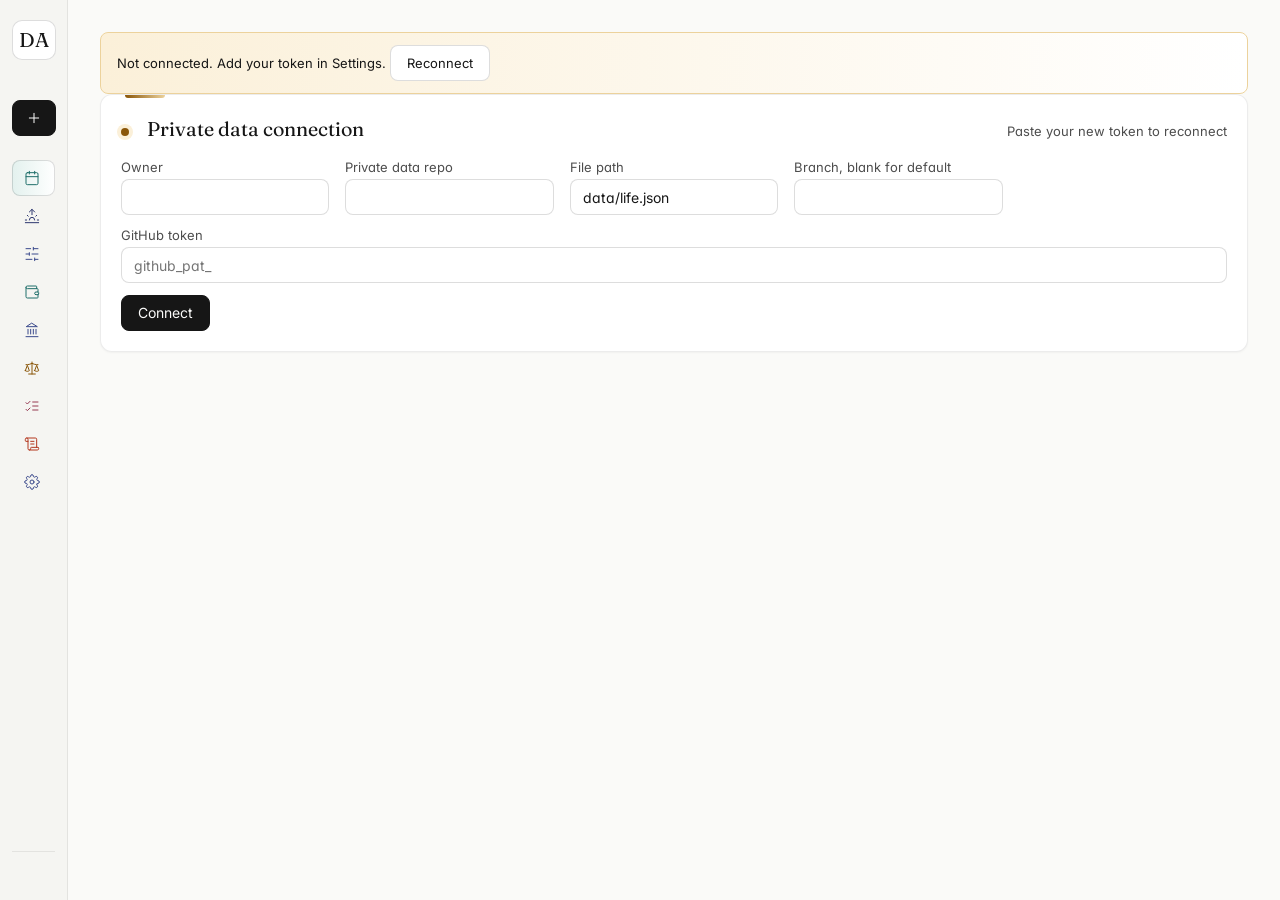
==== commit 961766dc: "Show the connection form and a Reconnect button when data is not loaded, so a new token can be enter" ====
--- a/index.html
+++ b/index.html
@@ -8,11 +8,11 @@
 <link rel="icon" href="data:image/svg+xml,%3Csvg xmlns='http://www.w3.org/2000/svg' viewBox='0 0 32 32'%3E%3Ccircle cx='16' cy='16' r='13' fill='none' stroke='%23b3361d' stroke-width='3'/%3E%3C/svg%3E">
 <link rel="preconnect" href="https://fonts.googleapis.com"><link rel="preconnect" href="https://fonts.gstatic.com" crossorigin>
 <link rel="stylesheet" href="https://fonts.googleapis.com/css2?family=Fraunces:opsz,wght@9..144,300;9..144,400;9..144,500&family=Inter:wght@400;500;600&family=Noto+Nastaliq+Urdu:wght@400;600&family=Amiri:wght@400&display=swap">
-<link rel="stylesheet" href="new.css?v=202611220304">
+<link rel="stylesheet" href="new.css?v=202611221300">
 </head>
 <body>
 <div id="app"></div>
-<script src="preact.min.js?v=202611220304"></script>
-<script src="new.js?v=202611220304"></script>
+<script src="preact.min.js?v=202611221300"></script>
+<script src="new.js?v=202611221300"></script>
 </body>
 </html>
--- a/new.css
+++ b/new.css
@@ -1824,6 +1824,89 @@
   -webkit-mask-image:linear-gradient(180deg,#000 0%,#000 60%,transparent 78%);mask-image:linear-gradient(180deg,#000 0%,#000 60%,transparent 78%)}
 .t5-clock.has-art .t5-win{background:rgba(14,16,36,.22);box-shadow:inset 0 0 0 1px rgba(255,255,255,.16)}
 
+/* window cards on sky art: bright frosted glass, crisp text, no grey film */
+.t5-clock.has-art .t5-win,.t5-clock.has-art:is(.sky-morning,.sky-noon,.sky-afternoon) .t5-win{
+  background:linear-gradient(160deg,rgba(255,255,255,.26),rgba(255,255,255,.08));
+  -webkit-backdrop-filter:blur(10px) saturate(1.6) brightness(1.08);backdrop-filter:blur(10px) saturate(1.6) brightness(1.08);
+  box-shadow:inset 0 1px 0 rgba(255,255,255,.45),inset 0 0 0 1px rgba(255,255,255,.22),0 8px 24px -12px rgba(0,0,0,.35)}
+.t5-clock.has-art .t5-win.open,.t5-clock.has-art:is(.sky-morning,.sky-noon,.sky-afternoon) .t5-win.open{
+  background:linear-gradient(160deg,rgba(255,255,255,.38),color-mix(in srgb,var(--w) 22%,rgba(255,255,255,.1)));
+  box-shadow:inset 0 0 0 1.5px var(--w),inset 0 1px 0 rgba(255,255,255,.6),0 10px 28px -10px color-mix(in srgb,var(--w) 60%,transparent)}
+.t5-clock.has-art .t5-win.past{opacity:.82}
+.t5-clock.has-art .t5-wt,.t5-clock.has-art .t5-wt span{color:#fff;text-shadow:0 1px 6px rgba(0,0,0,.35)}
+.t5-clock.has-art .t5-q{color:#ffe1d6!important;font-weight:500}
+.t5-clock.has-art .t5-ws{color:rgba(255,255,255,.9);text-shadow:0 1px 6px rgba(0,0,0,.35)}
+.t5-clock.has-art .t5-win.open .t5-ws{color:#fff;font-weight:600}
+.t5-clock.has-art .t5-wn b{filter:brightness(1.25) saturate(1.2);text-shadow:0 1px 8px rgba(0,0,0,.3)}
+.t5-clock.has-art .t5-wbar{background:rgba(255,255,255,.3)}
+/* bright daytime skies: deeper sky-tinted glass so white text keeps its contrast */
+.t5-clock.has-art:is(.sky-morning,.sky-noon) .t5-win{background:linear-gradient(160deg,rgba(10,52,120,.42),rgba(10,52,120,.26));-webkit-backdrop-filter:blur(10px) saturate(1.5);backdrop-filter:blur(10px) saturate(1.5)}
+.t5-clock.has-art.sky-afternoon .t5-win{background:linear-gradient(160deg,rgba(28,46,96,.44),rgba(120,60,10,.24));-webkit-backdrop-filter:blur(10px) saturate(1.5);backdrop-filter:blur(10px) saturate(1.5)}
+.t5-clock.has-art:is(.sky-morning,.sky-noon,.sky-afternoon) .t5-win.open{background:linear-gradient(160deg,color-mix(in srgb,var(--w) 30%,rgba(10,40,100,.45)),rgba(10,40,100,.3))}
+.t5-clock.has-art:is(.sky-morning,.sky-noon,.sky-afternoon) .t5-win.past{opacity:.9}
+.t5-clock.has-art.sky-dusk .t5-win{background:linear-gradient(160deg,rgba(90,16,50,.42),rgba(120,30,40,.24));-webkit-backdrop-filter:blur(10px) saturate(1.4);backdrop-filter:blur(10px) saturate(1.4)}
+.t5-clock.has-art.sky-dusk .t5-win.open{background:linear-gradient(160deg,color-mix(in srgb,var(--w) 30%,rgba(90,16,50,.45)),rgba(90,16,50,.3))}
+.t5-clock.has-art.sky-dusk .t5-win.past{opacity:.9}
+
+/* ================= window cards, option C (Strip), chosen on the canvas ================= */
+/* C, Strip: one dark bar split in three, no floating tiles */
+.t5-clock.has-art .t5-wins{gap:0!important;background:rgba(12,14,30,.78);border-radius:12px;overflow:hidden;box-shadow:0 10px 24px -12px rgba(0,0,0,.6)}
+.t5-clock.has-art .t5-win{background:transparent!important;-webkit-backdrop-filter:none!important;backdrop-filter:none!important;box-shadow:none!important;border-radius:0!important;border-inline-start:1px solid rgba(255,255,255,.1);opacity:1!important}
+.t5-clock.has-art .t5-win:first-child{border-inline-start:0}
+.t5-clock.has-art .t5-win.open{background:color-mix(in srgb,var(--w) 20%,transparent)!important;box-shadow:inset 0 -3px 0 var(--w)!important}
+.t5-clock.has-art .t5-win.past :is(.t5-wn b,.t5-wt,.t5-ws){opacity:.55}
+.t5-clock.has-art .t5-win :is(.t5-wt,.t5-wt span,.t5-ws){color:#f4f1ea!important;text-shadow:none!important}
+.t5-clock.has-art .t5-win .t5-q{color:#ff9f86!important}
+.t5-clock.has-art .t5-win .t5-wn b{filter:none!important;text-shadow:none!important}
+.t5-clock.has-art .t5-win.h-fajr{--w:#a9b4ef}.t5-clock.has-art .t5-win.h-zohar{--w:#f2c063}.t5-clock.has-art .t5-win.h-maghrib{--w:#f39ab0}
+
+/* ================= band: date and safe to spend, with pace (hidden until a layout is chosen) ================= */
+.t5-pace{display:none}
+
+/* ================= band layout, option C (Almanac page), chosen on the canvas ================= */
+.t5-pace{display:flex;flex-direction:column;gap:10px;margin-top:20px;padding-top:18px;border-top:1px solid var(--line)}
+.t5-meter{display:grid;grid-template-columns:92px minmax(0,1fr) 44px;gap:12px;align-items:center;font-size:13px;color:var(--t2)}
+.t5-meter b{font-weight:500;color:var(--t1);text-align:end;font-variant-numeric:tabular-nums}
+.t5-mt{height:8px;border-radius:4px;background:var(--line);overflow:hidden}
+.t5-mt i{display:block;height:100%;border-radius:4px}
+.t5-mt i.days{background:var(--fajr)}
+.t5-mt i.money{background:var(--money)} .t5-mt i.money.ahead{background:var(--kaffara)}
+.t5-spark{display:grid;grid-template-columns:repeat(13,minmax(0,1fr));gap:4px;height:56px;align-items:end;margin-top:6px}
+.t5-sb{display:flex;flex-direction:column;align-items:center;justify-content:flex-end;gap:2px;height:100%}
+.t5-sb i{display:block;width:100%;max-width:18px;border-radius:3px 3px 1px 1px;background:var(--money-3);min-height:2px}
+.t5-sb.today i{background:var(--money)} .t5-sb.future i{background:var(--line)}
+.t5-sb small{font-size:10px;color:var(--t3)} .t5-sb.today small{color:var(--t1);font-weight:600}
+.t5-safe{flex-direction:column!important;justify-content:center}
+.t5-safe .mast-safe{width:100%}
+.t5-sb small{visibility:hidden}
+.t5-sb:first-child small,.t5-sb:last-child small,.t5-sb.today small{visibility:visible}
+@container app (min-width:901px){
+/* C, Almanac page: the date as a tall calendar leaf beside the figure, pace and days running underneath both */
+.t5-band{grid-template-columns:200px minmax(0,1fr) minmax(0,1.35fr)!important;align-items:stretch}
+.t5-date{flex-direction:column;justify-content:flex-start;align-items:stretch!important;padding:0!important;border-radius:14px;overflow:hidden;background:var(--card);box-shadow:inset 0 0 0 1px var(--line2)}
+.t5-date .mast-date{flex-direction:column;align-items:center;gap:8px;text-align:center;padding:0 0 20px}
+.t5-date .mast-date::before{content:"";display:block;width:100%;height:16px;background:var(--rubric,#b3361d)}
+.t5-date .mast-day{font-size:120px!important;line-height:110px!important;margin-top:16px}
+.t5-date .mast-meta{align-items:center!important;text-align:center}
+.t5-date .hijri-ur{align-self:center!important}
+.t5-safe{align-items:stretch!important}
+.t5-safe .mast-safe{border:0!important;background:none!important;padding:8px 4px!important;box-shadow:none!important}
+.t5-safe .mast-fig{font-size:80px!important;line-height:84px!important}
+
+}
+
+/* ================= the brand goes to Today ================= */
+.brandbtn{border:0;background:none;font:inherit;color:inherit;text-align:start;cursor:pointer;border-radius:10px}
+.brandbtn:focus-visible{outline:2px solid var(--t1);outline-offset:2px}
+
+/* ================= fazilat ticker under the window strip ================= */
+.t5-fz{display:flex;align-items:center;gap:8px;flex-wrap:wrap;align-self:flex-start;margin-top:2px;padding:7px 12px;border-radius:999px;background:rgba(12,14,30,.72);color:#f4f1ea;font-size:13px;box-shadow:0 6px 18px -10px rgba(0,0,0,.6)}
+.t5-fz .ic{width:15px;height:15px;color:#ffd27a}
+.t5-fz-cd{font-family:var(--serif);font-weight:400;font-size:17px;color:#fff;font-variant-numeric:tabular-nums}
+.t5-fz-t{color:rgba(244,241,234,.85)}
+.t5-fz.soon{background:rgba(120,30,20,.8)}
+.t5-fz.soon .ic{color:#ffb4a2}
+
 body{margin:0}
 a{color:#0f766e}a:hover{color:#115e59}
 /* live page additions */
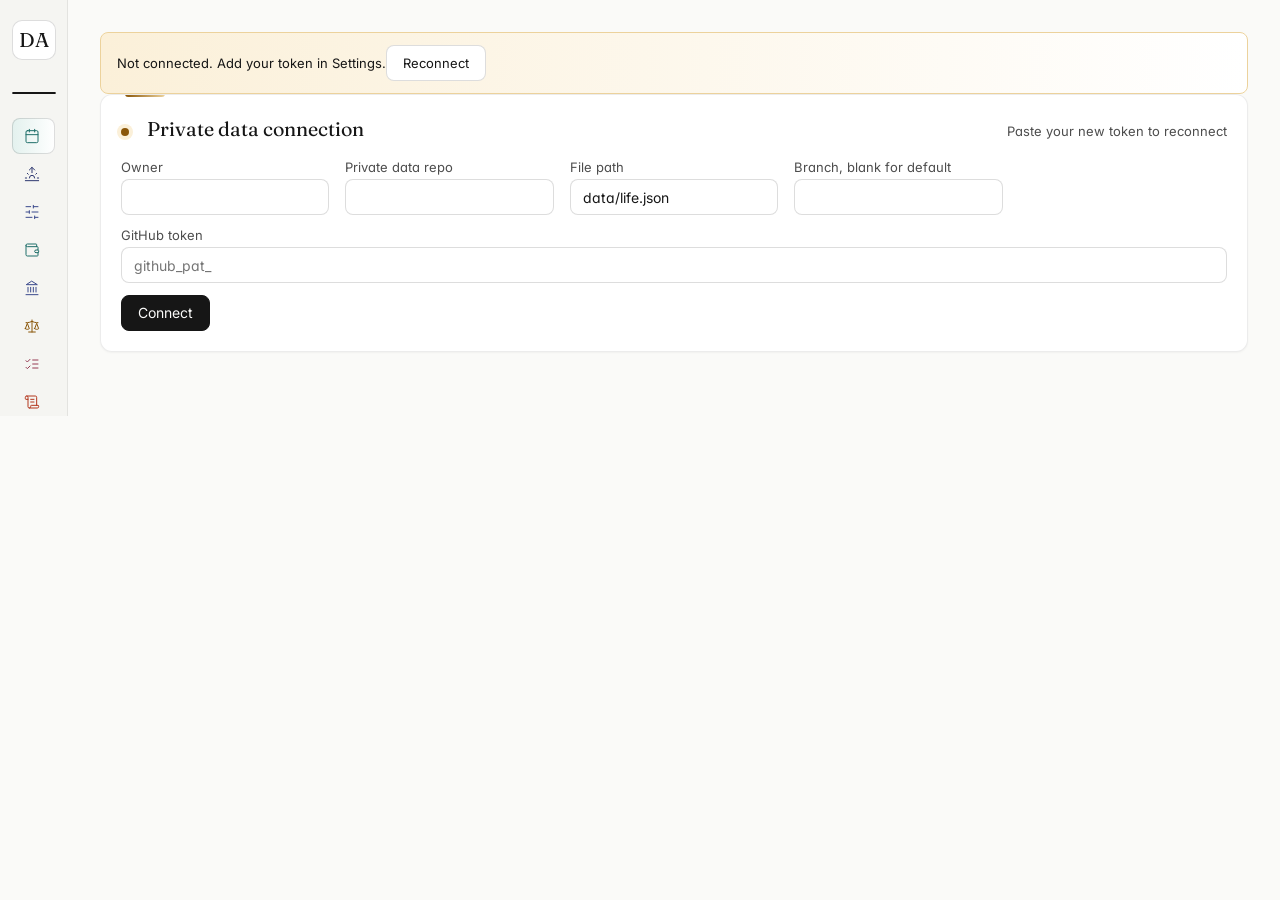
==== commit 3dc732be: "Fix the missing Save button, show open vouchers, fold the menu after a click, lead Fajr with Imsak a" ====
--- a/index.html
+++ b/index.html
@@ -8,11 +8,11 @@
 <link rel="icon" href="data:image/svg+xml,%3Csvg xmlns='http://www.w3.org/2000/svg' viewBox='0 0 32 32'%3E%3Ccircle cx='16' cy='16' r='13' fill='none' stroke='%23b3361d' stroke-width='3'/%3E%3C/svg%3E">
 <link rel="preconnect" href="https://fonts.googleapis.com"><link rel="preconnect" href="https://fonts.gstatic.com" crossorigin>
 <link rel="stylesheet" href="https://fonts.googleapis.com/css2?family=Fraunces:opsz,wght@9..144,300;9..144,400;9..144,500&family=Inter:wght@400;500;600&family=Noto+Nastaliq+Urdu:wght@400;600&family=Amiri:wght@400&display=swap">
-<link rel="stylesheet" href="new.css?v=202611221300">
+<link rel="stylesheet" href="new.css?v=202611232054">
 </head>
 <body>
 <div id="app"></div>
-<script src="preact.min.js?v=202611221300"></script>
-<script src="new.js?v=202611221300"></script>
+<script src="preact.min.js?v=202611232054"></script>
+<script src="new.js?v=202611232054"></script>
 </body>
 </html>
--- a/new.css
+++ b/new.css
@@ -1907,6 +1907,130 @@
 .t5-fz.soon{background:rgba(120,30,20,.8)}
 .t5-fz.soon .ic{color:#ffb4a2}
 
+/* ================= Polish pass from the site audit ================= */
+
+/* --- shell: the rail opens over the page, never pushes it; closes after a click --- */
+.side.rail{flex:0 0 68px;position:relative;z-index:45}
+.side.rail .side-in{position:fixed;top:0;bottom:0;left:0;height:auto!important;min-height:0!important}
+.side.rail:focus-within:not(:hover):not(:has(:focus-visible)) .side-in{width:68px;box-shadow:none}
+.side.rail:not(:hover):not(:has(:focus-visible)) .brand b,.side.rail:not(:hover):not(:has(:focus-visible)) .brand .ur,.side.rail:not(:hover):not(:has(:focus-visible)) .side-foot p{opacity:0}
+.side.rail:not(:hover):not(:has(:focus-visible)) .navbtn,.side.rail:not(:hover):not(:has(:focus-visible)) .btn.pri{font-size:0;gap:0}
+.side.rail:not(:hover):not(:has(:focus-visible)) .brand::before{opacity:1}
+.side.rail:has(:focus-visible) .side-in{width:248px;box-shadow:12px 0 32px -12px rgba(0,0,0,.25)}
+.side.rail:has(:focus-visible) .brand::before{opacity:0}
+
+/* --- Today --- */
+@container app (max-width:900px){.t7-grid{align-items:stretch}}
+.qd-card{width:100%;box-sizing:border-box}
+.t7-right .nd-card{position:static;top:auto}
+@container app (min-width:1241px){.t7-right .nd-card{position:sticky;top:24px}}
+.t7-grid{align-items:start}
+@container app (max-width:900px){.t5-pace{width:100%;margin-inline:0}}
+.ml-box .ml-cap,.ml-box .ml-none{white-space:nowrap}
+.ml-box{padding:12px}
+.nd-sq{border-radius:50%;display:flex;align-items:center;justify-content:center;background:var(--kaffara-2);box-shadow:inset 0 0 0 1.5px var(--kaffara)}
+.nd-sq::before{content:"";width:12px;height:12px;border-radius:50%;background:var(--kaffara)}
+.nd-o::after{content:"\203A";margin-inline-start:auto;font-size:20px;color:var(--t3)}
+.nd-o{grid-template-columns:32px minmax(0,1fr) auto}
+.qd-log.empty .qd-days,.qd-log.empty .lbl{display:none}
+.qd-log.empty{grid-template-areas:"s"}
+.qd-log.empty .qd-streak{justify-self:start}
+.t5-kick .mx-ripple{flex:none;width:36px;height:36px}
+.t5-kick{min-height:36px}
+.da[data-theme="dark"] .qd-made{background:color-mix(in srgb,var(--h) 30%,#1e1a15);box-shadow:inset 0 0 0 1.5px var(--h)}
+.da[data-theme="dark"] .qd-made,.da[data-theme="dark"] .qd-made *{color:var(--h)}
+
+/* --- readable "passed" states instead of fading --- */
+.kt.past{opacity:1}
+.kt.past .kt-time,.kt.past .kt-l b,.kt.past .kt-l span{color:var(--t3)}
+.kt.past .kt-time{text-decoration:line-through;text-decoration-thickness:1px;text-decoration-color:color-mix(in srgb,var(--t3) 60%,transparent)}
+.t5-clock.has-art .t5-win.past :is(.t5-wn b,.t5-wt,.t5-ws){opacity:.72}
+
+/* --- Prayer times --- */
+.kt{grid-template-columns:max-content minmax(0,1fr);column-gap:14px}
+.pt-cols .choice{border-style:solid!important;border-color:color-mix(in srgb,var(--h) 35%,transparent)!important;color:var(--h)!important}
+.pt-cols .choice[aria-pressed="true"]{background:var(--h2)!important;border-color:var(--h)!important}
+.pg-prayers p.cap{max-width:72ch;font-size:13px;line-height:1.55}
+.pg-prayers details.more:not([open]){margin-bottom:0}
+.pt-check{align-items:baseline}
+.pt-t tr.is-today td{background:transparent}
+.pt-t tr.is-today td.dayc{box-shadow:inset 3px 0 0 var(--zohar,#8a5608)}
+.pt-t tbody tr:last-child td{border-bottom:1px solid var(--line)}
+.pt-month{max-height:none}
+.pt-dl{display:inline-block}
+
+/* --- Planners --- */
+@container app (max-width:900px){.trio{grid-template-columns:repeat(auto-fit,minmax(96px,1fr))}.trio .key{grid-column:1/-1}}
+.bigdate{min-width:0;flex-wrap:wrap}
+.ks-today span{background:var(--card);padding:0 4px;border-radius:4px}
+
+/* --- tables become cards on the phone --- */
+@container app (max-width:900px){
+  .table-box{overflow:visible}
+  table.t{display:block;min-width:0!important;width:100%}
+  table.t thead{display:none}
+  table.t tbody{display:flex;flex-direction:column;gap:8px}
+  table.t tbody tr{display:flex;flex-wrap:wrap;align-items:baseline;gap:2px 12px;padding:12px;border:1px solid var(--line);border-radius:10px;background:var(--card)}
+  table.t tbody td{display:block;border:0!important;padding:0!important;background:none!important;text-align:start!important}
+  table.t tbody td:first-child{flex-basis:100%;font-weight:500}
+  table.t tbody td.r{margin-inline-start:auto}
+  table.t tbody td.r:has(b){order:-1;margin-inline-start:auto}
+}
+
+/* --- Money and Accounts --- */
+.rate-chip{border:1px dashed var(--line2)!important;border-radius:999px!important;padding:2px 10px!important;background:var(--card)!important;font-size:12px}
+.rate-chip:hover{border-style:solid!important}
+.ac .fig.ok-t,.da .stat .fig.ok-t{font-size:inherit}
+.figs .stat .fig .total{border-bottom:0}
+.da[data-theme="dark"]{--t3:#9a9a95}
+.acard-1 .acard-mid,.acard-1 .acard-foot{visibility:hidden}
+.da[data-theme="dark"] .acard-1{background:linear-gradient(150deg,#4a3f2a,#2a2418 75%)!important}
+.da[data-theme="dark"] .acard-1,.da[data-theme="dark"] .acard-1 *{color:#f2e6cc!important}
+.cal-mark{white-space:nowrap;overflow:hidden;text-overflow:ellipsis;max-width:100%}
+
+/* --- Add spending sheet: aligned amount, no jump between modes --- */
+.overlay:not(.menu){align-items:flex-start}
+.overlay:not(.menu) .sheet{margin-top:min(10vh,96px)}
+@media (max-width:760px){.overlay:not(.menu){align-items:flex-end}.overlay:not(.menu) .sheet{margin-top:0;max-height:92dvh}}
+.da.is-device .overlay:not(.menu){align-items:flex-end}.da.is-device .overlay:not(.menu) .sheet{margin-top:0}
+.da .amount{align-items:baseline}
+.da .amount > span{font-size:16px;color:var(--t3)}
+.da .amount input{font-family:var(--serif)!important;font-size:48px!important;height:60px!important;max-width:6.5ch!important;text-align:start!important}
+.sheet-h h2{font-family:var(--serif);font-weight:400;font-size:22px}
+#addSave{margin-top:8px}
+.da[data-theme="dark"] .overlay{background:rgba(0,0,0,.6)}
+.da[data-theme="dark"] .sheet{border-color:var(--line2)}
+
+/* --- Khums --- */
+.calc > div{padding-inline:12px}
+
+/* --- Wajibat --- */
+.qrow .btn.sm:first-child{background:var(--qaza-2,var(--raised));color:var(--qaza,var(--t1));border-color:var(--qaza-3,var(--line2))}
+
+/* --- shared --- */
+.da.rich .card::before{top:-1px}
+.wrap-nb{white-space:nowrap}
+
+/* --- Add spending: the Save button can never be squashed away --- */
+@media (min-width:761px){.overlay:not(.menu) .sheet{max-height:calc(100dvh - min(10vh,96px) - 16px)}}
+.sheet > *, .sheet form > *, .sheet .form > *{flex-shrink:0}
+.sheet button.btn.pri.block, #addSave, .sheet .btn.pri:last-child{flex-shrink:0;min-height:44px}
+.sheet #addSave{position:sticky;bottom:0;z-index:2;box-shadow:0 0 0 6px var(--card),0 -12px 16px -6px var(--card)}
+.sheet .save-bar{position:sticky;bottom:-1px;background:var(--card);padding:10px 0 2px;margin-top:8px;z-index:2;box-shadow:0 -10px 14px -10px rgba(0,0,0,.12)}
+.ml-held{display:flex;flex-wrap:wrap;gap:6px;margin-top:12px}
+.vc-held{border-top:1px solid var(--line);padding-top:12px;display:flex;flex-direction:column;gap:8px}
+.vc-held h3{font:500 13px/1.3 var(--sans,Inter);margin:0;color:var(--t2)}
+.vc-row{display:flex;align-items:center;justify-content:space-between;gap:12px;padding:10px 12px;border:1px solid var(--line);border-radius:8px}
+.vc-row > div{display:flex;flex-direction:column;gap:2px;min-width:0}
+.vc-row .cap{margin:0}
+
+/* --- Fajr: Imsak and the safe Fajr time lead; true dawn sits back --- */
+.kt.key .kt-time{font-size:30px;line-height:34px;color:var(--h)}
+.kt.key .kt-l b{color:var(--h);font-weight:600}
+.kt.dim .kt-time{font-size:16px;line-height:22px;color:var(--t3)}
+.kt.dim .kt-l b{font-weight:400;color:var(--t3)}
+.kt.dim .kt-l span{opacity:.85}
+
 body{margin:0}
 a{color:#0f766e}a:hover{color:#115e59}
 /* live page additions */
